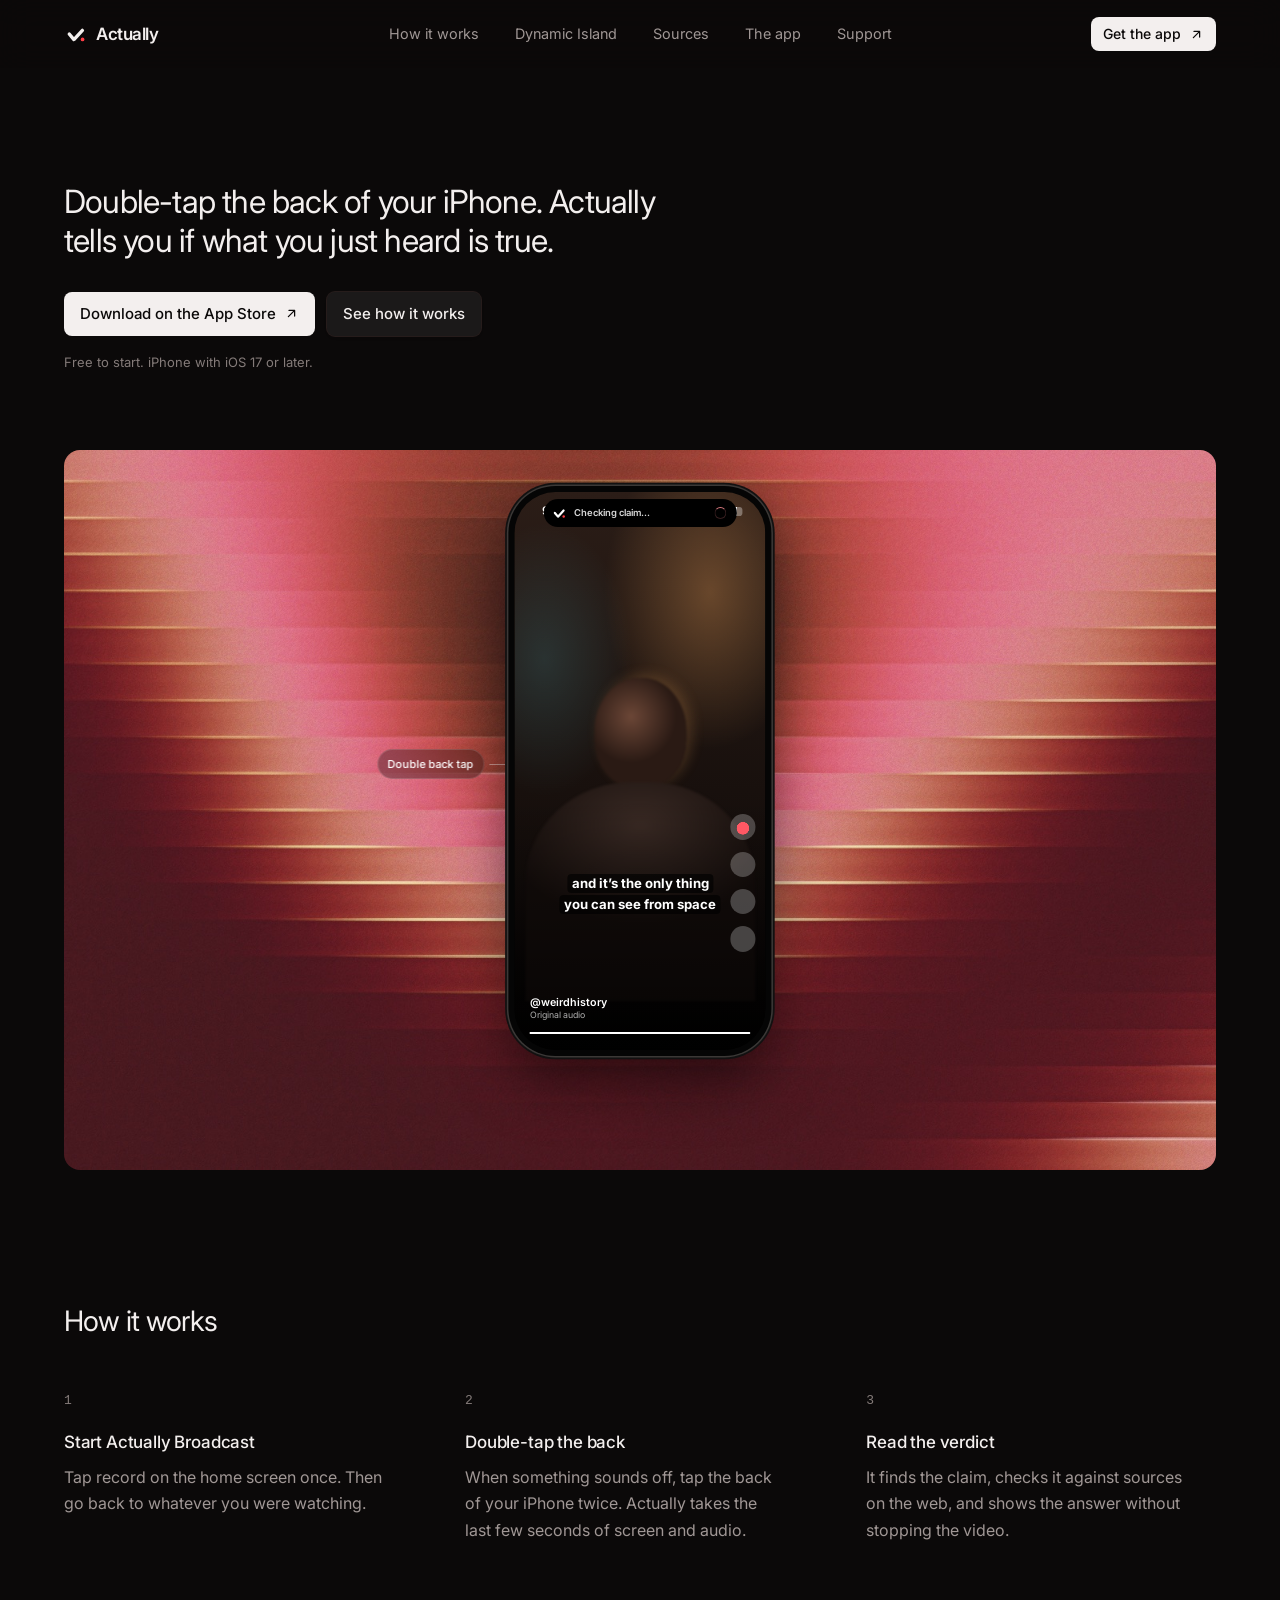
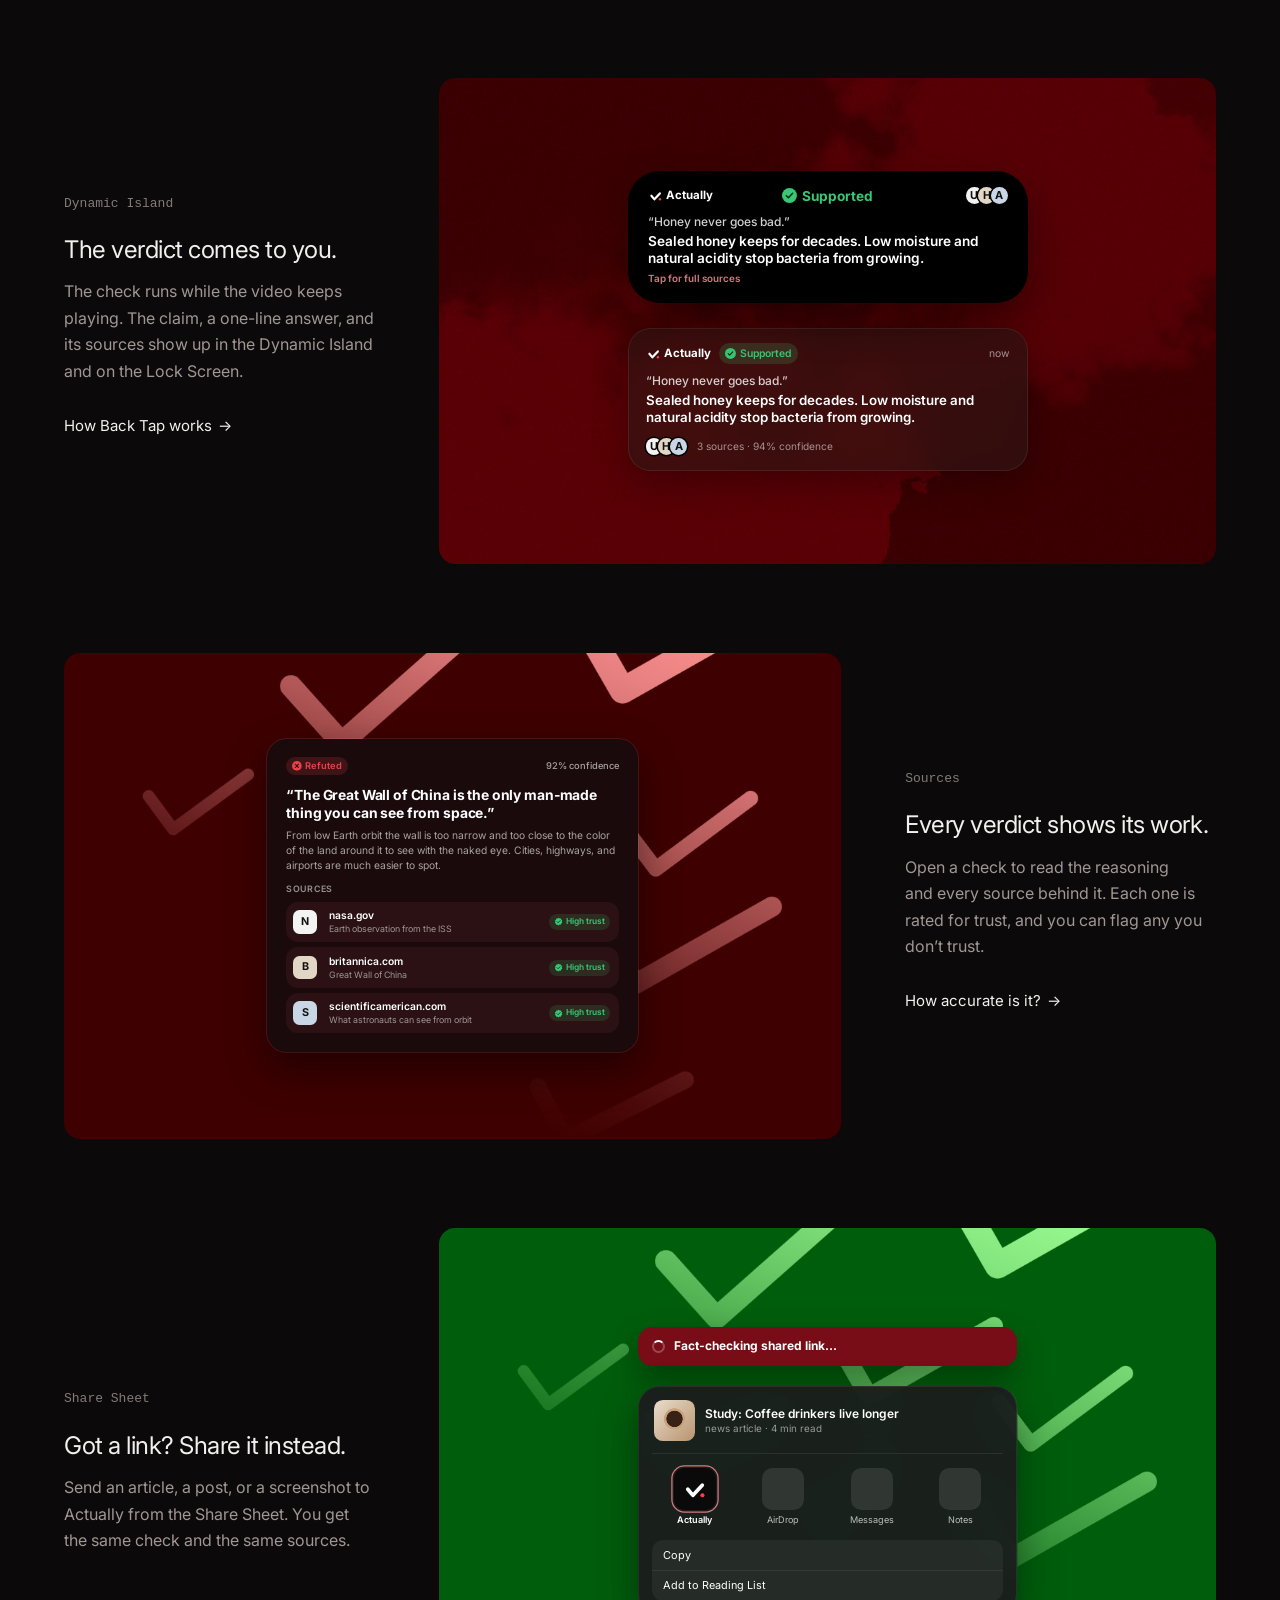
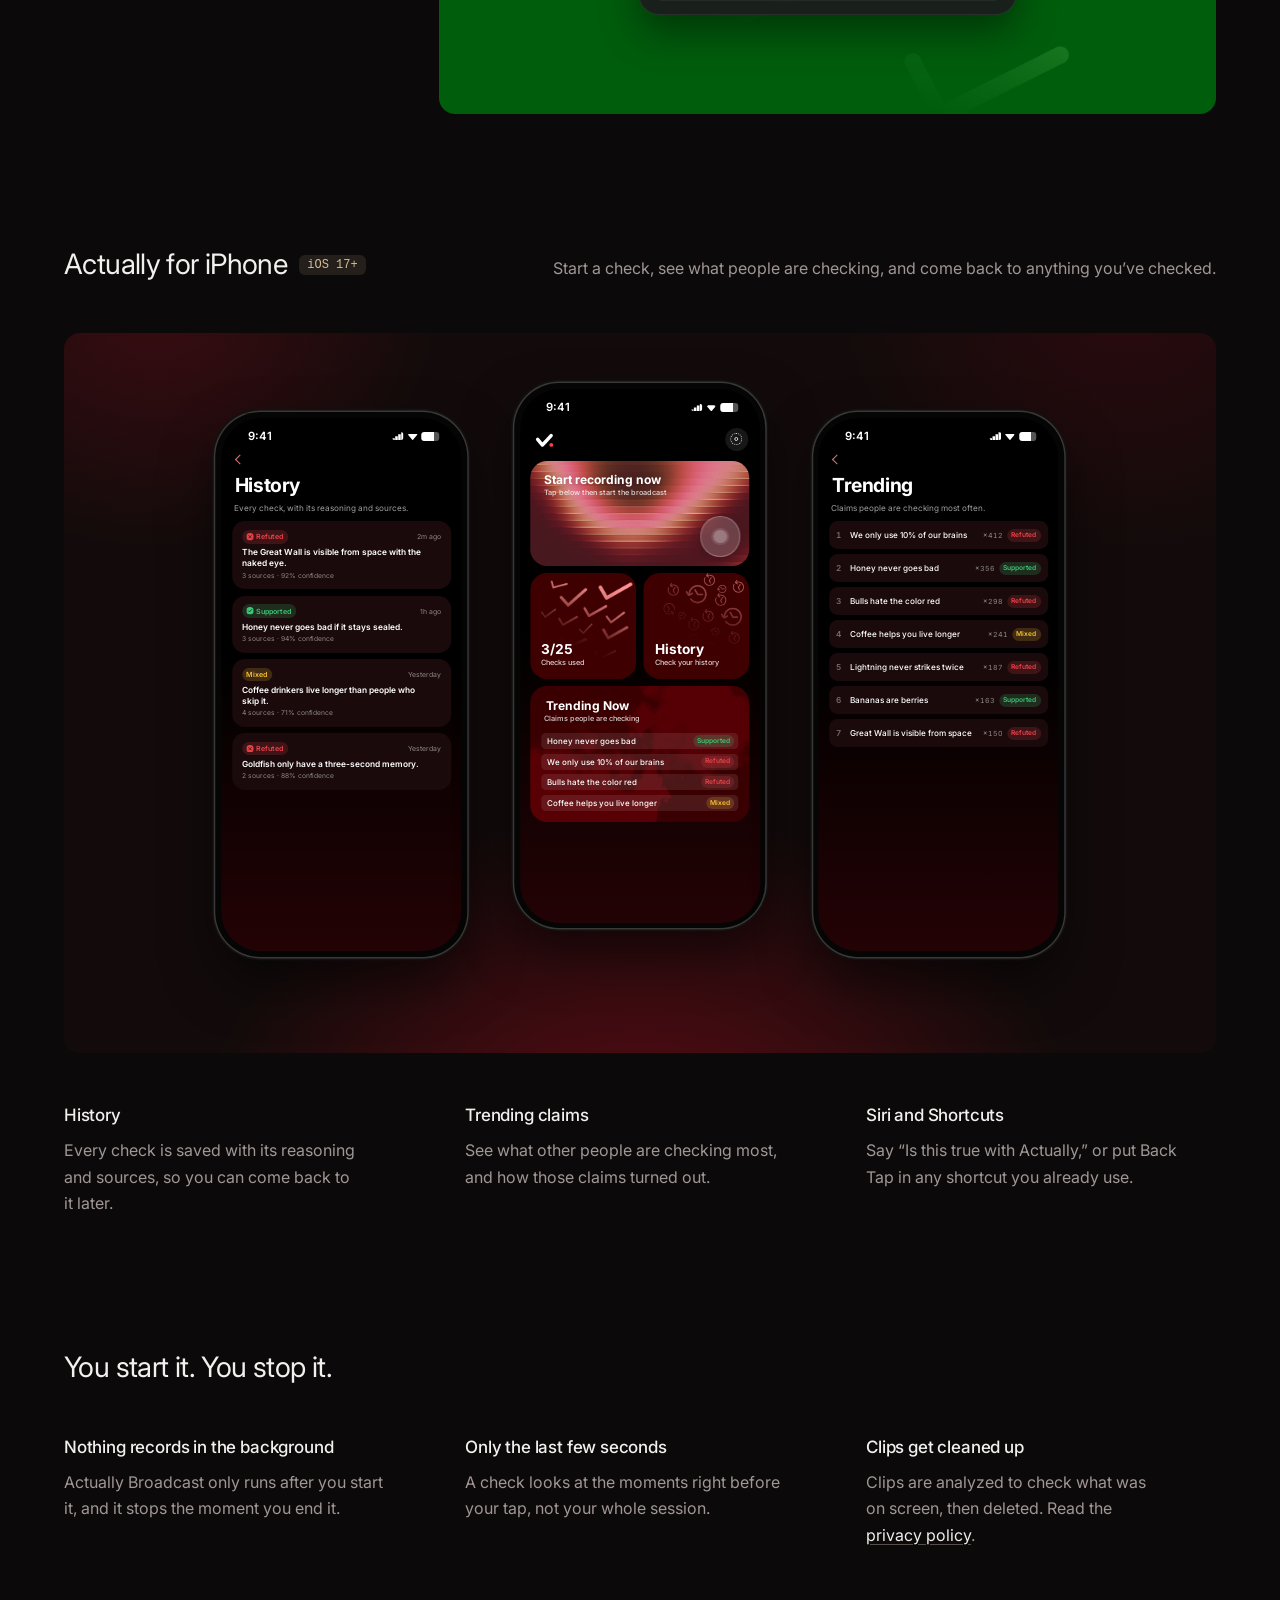
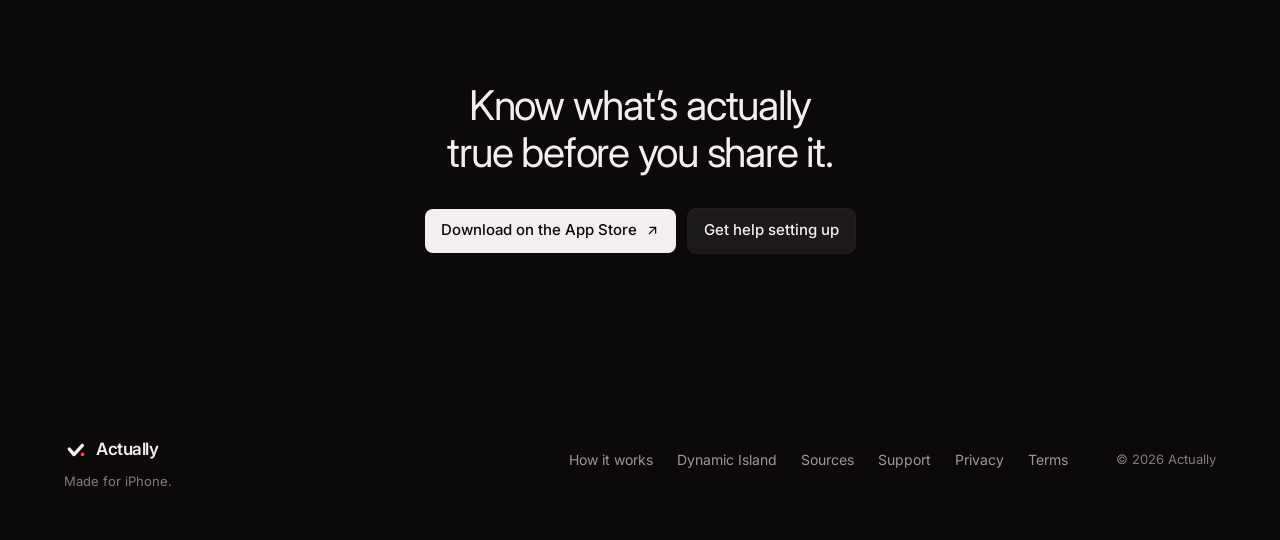
==== index.html @ 2cf8a690 "Initial commit" ====
<!doctype html>
<html lang="en">
<head>
  <meta charset="utf-8" />
  <meta name="viewport" content="width=device-width, initial-scale=1" />
  <meta name="theme-color" content="#0b0909" />
  <meta name="description" content="Double-tap the back of your iPhone while you watch. Actually reads the claim, checks it against real sources, and shows the verdict in the Dynamic Island." />
  <title>Actually — Back Tap to Fact Check</title>
  <meta property="og:type" content="website" />
  <meta property="og:site_name" content="Actually" />
  <meta property="og:title" content="Actually — Back Tap to Fact Check" />
  <meta property="og:description" content="Double-tap the back of your iPhone. Actually tells you if what you just heard is true." />
  <meta name="twitter:card" content="summary" />
  <link rel="icon" href="assets/icon.svg" type="image/svg+xml" />
  <link rel="preconnect" href="https://fonts.googleapis.com" />
  <link rel="preconnect" href="https://fonts.gstatic.com" crossorigin />
  <link rel="stylesheet" href="https://fonts.googleapis.com/css2?family=Inter:wght@400;500;600&display=swap" />
  <link rel="stylesheet" href="landing.css" />
</head>
<body>
  <a class="skip-link" href="#main">Skip to content</a>

  <!-- Shared icons, referenced with <use>. -->
  <svg width="0" height="0" style="position:absolute" aria-hidden="true">
    <symbol id="i-arrow" viewBox="0 0 24 24"><path d="M7 17 17 7M17 7H8M17 7v9" fill="none" stroke="currentColor" stroke-width="2" stroke-linecap="round" stroke-linejoin="round"/></symbol>
    <symbol id="i-mark" viewBox="0 0 48 48"><path d="M10.52 24 19.85 35.14 36.79 16.76" fill="none" stroke="currentColor" stroke-width="6.72" stroke-linecap="round" stroke-linejoin="round"/><circle cx="37.11" cy="34.87" r="3.72" fill="#ff3d45"/></symbol>
    <symbol id="i-check" viewBox="0 0 20 20"><circle cx="10" cy="10" r="10" fill="currentColor"/><path d="m5.8 10.3 2.8 2.8 5.6-6" fill="none" stroke="#000" stroke-opacity=".78" stroke-width="2.1" stroke-linecap="round" stroke-linejoin="round"/></symbol>
    <symbol id="i-cross" viewBox="0 0 20 20"><circle cx="10" cy="10" r="10" fill="currentColor"/><path d="m6.6 6.6 6.8 6.8m0-6.8-6.8 6.8" fill="none" stroke="#000" stroke-opacity=".78" stroke-width="2.1" stroke-linecap="round"/></symbol>
    <symbol id="i-seal" viewBox="0 0 20 20"><path d="m10 1.5 2.2 1.6 2.7-.1.8 2.6 2.2 1.6-.9 2.6.9 2.6-2.2 1.6-.8 2.6-2.7-.1L10 18.5l-2.2-1.6-2.7.1-.8-2.6-2.2-1.6.9-2.6-.9-2.6 2.2-1.6.8-2.6 2.7.1z" fill="currentColor"/><path d="m6.8 10.2 2.2 2.2 4.3-4.6" fill="none" stroke="#000" stroke-opacity=".75" stroke-width="1.8" stroke-linecap="round" stroke-linejoin="round"/></symbol>
  </svg>

  <header class="site-header">
    <div class="site-header-inner">
      <a class="wordmark" href="/" aria-label="Actually home">
        <svg width="24" height="24" aria-hidden="true"><use href="#i-mark" /></svg>
        <span>Actually</span>
      </a>
      <nav id="primary-nav" class="primary-nav" aria-label="Primary navigation">
        <a href="#how-it-works">How it works</a>
        <a href="#island">Dynamic Island</a>
        <a href="#sources">Sources</a>
        <a href="#app">The app</a>
        <a href="/support">Support</a>
      </nav>
      <button class="nav-toggle" type="button" aria-expanded="false" aria-controls="primary-nav" aria-label="Menu"><span></span><span></span></button>
      <a class="button button-primary button-small" href="https://apps.apple.com/us/app/actually/id6776004865">Get the app <svg class="button-icon" aria-hidden="true"><use href="#i-arrow" /></svg></a>
    </div>
  </header>

  <main id="main">
    <section class="lead" aria-labelledby="lead-title">
      <h1 id="lead-title">Double-tap the back of your iPhone. Actually tells you if what you just heard is true.</h1>
      <div class="lead-actions">
        <a class="button button-primary" href="https://apps.apple.com/us/app/actually/id6776004865">Download on the App Store <svg class="button-icon" aria-hidden="true"><use href="#i-arrow" /></svg></a>
        <a class="button button-quiet" href="#how-it-works">See how it works</a>
      </div>
      <p class="lead-note">Free to start. iPhone with iOS 17 or later.</p>

      <!-- Hero demo: a short video plays, the back is tapped, and the verdict lands in the Dynamic Island. -->
      <div class="stage stage-hero" data-demo="hero" data-step="verdict" role="img" aria-label="An iPhone playing a short video. After a double back tap, the Dynamic Island expands with the verdict: Refuted, with three sources." style="--stage-bg: url('assets/bg/stripes.jpg')">
        <div class="tap-cue" aria-hidden="true">
          <span class="tap-ring"></span><span class="tap-ring"></span>
          <b>Double back tap</b>
        </div>

        <div class="phone" aria-hidden="true">
          <div class="screen video">
            <div class="video-scene"><i></i><i></i><i></i></div>
            <div class="status-bar"><b>9:41</b><span class="status-icons"><i></i><i></i><i></i></span></div>

            <div class="island">
              <div class="island-compact">
                <svg class="island-logo"><use href="#i-mark" /></svg>
                <span>Checking claim…</span>
                <i class="spinner"></i>
              </div>
              <div class="island-expanded">
                <div class="island-top">
                  <span class="island-brand"><svg><use href="#i-mark" /></svg>Actually</span>
                  <span class="island-verdict is-refuted"><svg><use href="#i-cross" /></svg>Refuted</span>
                  <span class="source-trail"><i>N</i><i>B</i><i>S</i></span>
                </div>
                <p class="island-claim">“The Great Wall is visible from space.”</p>
                <p class="island-answer">Not to the naked eye. Astronauts in low orbit say it’s too narrow to pick out.</p>
                <p class="island-link">Tap for full sources</p>
              </div>
            </div>

            <div class="video-rail"><i></i><i></i><i></i><i></i></div>
            <p class="video-caption"><span>and it’s the only thing</span><br /><span>you can see from space</span></p>
            <div class="video-meta">
              <b>@weirdhistory</b>
              <span>Original audio</span>
              <i class="video-progress"></i>
            </div>
          </div>
        </div>
      </div>
    </section>

    <section id="how-it-works" class="section" aria-labelledby="how-title">
      <h2 id="how-title">How it works</h2>
      <ol class="step-list">
        <li>
          <span>1</span>
          <h3>Start Actually Broadcast</h3>
          <p>Tap record on the home screen once. Then go back to whatever you were watching.</p>
        </li>
        <li>
          <span>2</span>
          <h3>Double-tap the back</h3>
          <p>When something sounds off, tap the back of your iPhone twice. Actually takes the last few seconds of screen and audio.</p>
        </li>
        <li>
          <span>3</span>
          <h3>Read the verdict</h3>
          <p>It finds the claim, checks it against sources on the web, and shows the answer without stopping the video.</p>
        </li>
      </ol>
    </section>

    <section class="section" aria-label="Features">
      <article id="island" class="feature-panel">
        <div class="feature-copy">
          <p class="feature-label">Dynamic Island</p>
          <h3>The verdict comes to you.</h3>
          <p>The check runs while the video keeps playing. The claim, a one-line answer, and its sources show up in the Dynamic Island and on the Lock Screen.</p>
          <a class="arrow-link" href="#how-it-works">How Back Tap works <span aria-hidden="true">→</span></a>
        </div>
        <div class="stage" role="img" aria-label="The Dynamic Island and a Lock Screen Live Activity, both showing a Supported verdict." style="--stage-bg: url('assets/bg/clouds.jpg'); --k: 1.95">
          <div class="ui ui-island">
            <div class="island island-static">
              <div class="island-expanded">
                <div class="island-top">
                  <span class="island-brand"><svg><use href="#i-mark" /></svg>Actually</span>
                  <span class="island-verdict is-supported"><svg><use href="#i-check" /></svg>Supported</span>
                  <span class="source-trail"><i>U</i><i>H</i><i>A</i></span>
                </div>
                <p class="island-claim">“Honey never goes bad.”</p>
                <p class="island-answer">Sealed honey keeps for decades. Low moisture and natural acidity stop bacteria from growing.</p>
                <p class="island-link">Tap for full sources</p>
              </div>
            </div>

            <div class="live-activity">
              <div class="la-head">
                <span class="la-brand"><svg><use href="#i-mark" /></svg>Actually</span>
                <span class="badge is-supported"><svg><use href="#i-check" /></svg>Supported</span>
                <small>now</small>
              </div>
              <p class="la-claim">“Honey never goes bad.”</p>
              <p class="la-answer">Sealed honey keeps for decades. Low moisture and natural acidity stop bacteria from growing.</p>
              <div class="la-foot">
                <span class="source-trail"><i>U</i><i>H</i><i>A</i></span>
                <small>3 sources · 94% confidence</small>
              </div>
            </div>
          </div>
        </div>
      </article>

      <article id="sources" class="feature-panel">
        <div class="feature-copy">
          <p class="feature-label">Sources</p>
          <h3>Every verdict shows its work.</h3>
          <p>Open a check to read the reasoning and every source behind it. Each one is rated for trust, and you can flag any you don’t trust.</p>
          <a class="arrow-link" href="/support">How accurate is it? <span aria-hidden="true">→</span></a>
        </div>
        <div class="stage" role="img" aria-label="A fact-check detail card: Refuted, 92% confidence, with three high-trust sources." style="--stage-bg: url('assets/bg/checks-red.jpg'); --k: 1.75">
          <div class="ui ui-card">
            <div class="card-head">
              <span class="badge is-refuted"><svg><use href="#i-cross" /></svg>Refuted</span>
              <small>92% confidence</small>
            </div>
            <p class="card-claim">“The Great Wall of China is the only man-made thing you can see from space.”</p>
            <p class="card-why">From low Earth orbit the wall is too narrow and too close to the color of the land around it to see with the naked eye. Cities, highways, and airports are much easier to spot.</p>
            <p class="card-label">Sources</p>
            <ul class="source-list">
              <li><i>N</i><span><strong>nasa.gov</strong><small>Earth observation from the ISS</small></span><em><svg><use href="#i-seal" /></svg>High trust</em></li>
              <li><i>B</i><span><strong>britannica.com</strong><small>Great Wall of China</small></span><em><svg><use href="#i-seal" /></svg>High trust</em></li>
              <li><i>S</i><span><strong>scientificamerican.com</strong><small>What astronauts can see from orbit</small></span><em><svg><use href="#i-seal" /></svg>High trust</em></li>
            </ul>
          </div>
        </div>
      </article>

      <article id="share" class="feature-panel">
        <div class="feature-copy">
          <p class="feature-label">Share Sheet</p>
          <h3>Got a link? Share it instead.</h3>
          <p>Send an article, a post, or a screenshot to Actually from the Share Sheet. You get the same check and the same sources.</p>
        </div>
        <div class="stage" role="img" aria-label="The iOS Share Sheet with Actually selected, and a banner that says Fact-checking shared link." style="--stage-bg: url('assets/bg/checks-green.jpg'); --k: 1.85">
          <div class="ui ui-share">
            <div class="share-toast">
              <i class="spinner"></i>
              <strong>Fact-checking shared link…</strong>
            </div>
            <div class="share-sheet">
              <div class="share-link">
                <i class="share-thumb"></i>
                <span><strong>Study: Coffee drinkers live longer</strong><small>news article · 4 min read</small></span>
              </div>
              <div class="share-apps">
                <span class="is-actually"><i><svg><use href="#i-mark" /></svg></i>Actually</span>
                <span><i></i>AirDrop</span>
                <span><i></i>Messages</span>
                <span><i></i>Notes</span>
              </div>
              <div class="share-actions">
                <span>Copy</span>
                <span>Add to Reading List</span>
              </div>
            </div>
          </div>
        </div>
      </article>
    </section>

    <section id="app" class="section" aria-labelledby="app-title">
      <div class="section-heading-split">
        <h2 id="app-title">Actually for iPhone <span class="tag">iOS 17+</span></h2>
        <p>Start a check, see what people are checking, and come back to anything you’ve checked.</p>
      </div>

      <div class="app-panel">
        <div class="stage stage-app" role="img" aria-label="Three Actually screens: fact check history, the home dashboard, and trending claims.">
          <div class="phone phone-side phone-left" aria-hidden="true">
            <div class="screen app-screen">
              <div class="status-bar"><b>9:41</b><span class="status-icons"><i></i><i></i><i></i></span></div>
              <i class="island-pill"></i>
              <i class="back"></i>
              <p class="app-title">History</p>
              <p class="app-sub">Every check, with its reasoning and sources.</p>
              <div class="history-list">
                <article class="history-row">
                  <header><span class="badge is-refuted"><svg><use href="#i-cross" /></svg>Refuted</span><small>2m ago</small></header>
                  <p>The Great Wall is visible from space with the naked eye.</p>
                  <footer>3 sources · 92% confidence</footer>
                </article>
                <article class="history-row">
                  <header><span class="badge is-supported"><svg><use href="#i-check" /></svg>Supported</span><small>1h ago</small></header>
                  <p>Honey never goes bad if it stays sealed.</p>
                  <footer>3 sources · 94% confidence</footer>
                </article>
                <article class="history-row">
                  <header><span class="badge is-mixed">Mixed</span><small>Yesterday</small></header>
                  <p>Coffee drinkers live longer than people who skip it.</p>
                  <footer>4 sources · 71% confidence</footer>
                </article>
                <article class="history-row">
                  <header><span class="badge is-refuted"><svg><use href="#i-cross" /></svg>Refuted</span><small>Yesterday</small></header>
                  <p>Goldfish only have a three-second memory.</p>
                  <footer>2 sources · 88% confidence</footer>
                </article>
              </div>
            </div>
          </div>

          <div class="phone" aria-hidden="true">
            <div class="screen app-screen">
              <div class="status-bar"><b>9:41</b><span class="status-icons"><i></i><i></i><i></i></span></div>
              <i class="island-pill"></i>
              <div class="app-head"><svg><use href="#i-mark" /></svg><i class="gear"></i></div>

              <div class="tile tile-record">
                <strong>Start recording now</strong>
                <small>Tap below then start the broadcast</small>
                <i class="record-btn"></i>
              </div>
              <div class="tile-row">
                <div class="tile tile-square tile-checks">
                  <strong>3/25</strong>
                  <small>Checks used</small>
                </div>
                <div class="tile tile-square tile-history">
                  <strong>History</strong>
                  <small>Check your history</small>
                </div>
              </div>
              <div class="tile tile-trending">
                <strong>Trending Now</strong>
                <small>Claims people are checking</small>
                <ul>
                  <li>Honey never goes bad<span class="badge is-supported">Supported</span></li>
                  <li>We only use 10% of our brains<span class="badge is-refuted">Refuted</span></li>
                  <li>Bulls hate the color red<span class="badge is-refuted">Refuted</span></li>
                  <li>Coffee helps you live longer<span class="badge is-mixed">Mixed</span></li>
                </ul>
              </div>
            </div>
          </div>

          <div class="phone phone-side phone-right" aria-hidden="true">
            <div class="screen app-screen">
              <div class="status-bar"><b>9:41</b><span class="status-icons"><i></i><i></i><i></i></span></div>
              <i class="island-pill"></i>
              <i class="back"></i>
              <p class="app-title">Trending</p>
              <p class="app-sub">Claims people are checking most often.</p>
              <div class="feed">
                <div class="feed-row"><b>1</b><span>We only use 10% of our brains</span><small>×412</small><i class="badge is-refuted">Refuted</i></div>
                <div class="feed-row"><b>2</b><span>Honey never goes bad</span><small>×356</small><i class="badge is-supported">Supported</i></div>
                <div class="feed-row"><b>3</b><span>Bulls hate the color red</span><small>×298</small><i class="badge is-refuted">Refuted</i></div>
                <div class="feed-row"><b>4</b><span>Coffee helps you live longer</span><small>×241</small><i class="badge is-mixed">Mixed</i></div>
                <div class="feed-row"><b>5</b><span>Lightning never strikes twice</span><small>×187</small><i class="badge is-refuted">Refuted</i></div>
                <div class="feed-row"><b>6</b><span>Bananas are berries</span><small>×163</small><i class="badge is-supported">Supported</i></div>
                <div class="feed-row"><b>7</b><span>Great Wall is visible from space</span><small>×150</small><i class="badge is-refuted">Refuted</i></div>
              </div>
            </div>
          </div>
        </div>

        <ul class="app-feature-list">
          <li>
            <h3>History</h3>
            <p>Every check is saved with its reasoning and sources, so you can come back to it later.</p>
          </li>
          <li>
            <h3>Trending claims</h3>
            <p>See what other people are checking most, and how those claims turned out.</p>
          </li>
          <li>
            <h3>Siri and Shortcuts</h3>
            <p>Say “Is this true with Actually,” or put Back Tap in any shortcut you already use.</p>
          </li>
        </ul>
      </div>
    </section>

    <section class="section" aria-labelledby="trust-title">
      <h2 id="trust-title">You start it. You stop it.</h2>
      <ul class="assurance-list">
        <li>
          <h3>Nothing records in the background</h3>
          <p>Actually Broadcast only runs after you start it, and it stops the moment you end it.</p>
        </li>
        <li>
          <h3>Only the last few seconds</h3>
          <p>A check looks at the moments right before your tap, not your whole session.</p>
        </li>
        <li>
          <h3>Clips get cleaned up</h3>
          <p>Clips are analyzed to check what was on screen, then deleted. Read the <a class="inline-link" href="/privacy">privacy policy</a>.</p>
        </li>
      </ul>
    </section>

    <section class="closing-section" aria-labelledby="closing-title">
      <h2 id="closing-title">Know what’s actually true before you share it.</h2>
      <div class="lead-actions">
        <a class="button button-primary" href="https://apps.apple.com/us/app/actually/id6776004865">Download on the App Store <svg class="button-icon" aria-hidden="true"><use href="#i-arrow" /></svg></a>
        <a class="button button-quiet" href="/support">Get help setting up</a>
      </div>
    </section>
  </main>

  <footer class="site-footer">
    <div class="site-footer-inner">
      <div>
        <a class="wordmark" href="/"><svg width="24" height="24" aria-hidden="true"><use href="#i-mark" /></svg><span>Actually</span></a>
        <p>Made for iPhone.</p>
      </div>
      <nav aria-label="Footer navigation">
        <a href="#how-it-works">How it works</a>
        <a href="#island">Dynamic Island</a>
        <a href="#sources">Sources</a>
        <a href="/support">Support</a>
        <a href="/privacy">Privacy</a>
        <a href="/terms">Terms</a>
      </nav>
      <p>© <span data-year>2026</span> Actually</p>
    </div>
  </footer>

  <script src="landing.js" defer></script>
</body>
</html>
---- landing.css ----
/* Actually — landing page. Same system as the Dev404 site: five neutrals, Inter at reading
   size, and the product art carrying the color. The app's maroon only appears inside stages. */
:root {
  color-scheme: dark;
  --bg: #0b0909;
  --panel: var(--bg);
  --text: #f3efee;
  --muted: #a09795;
  --dim: #574d4b;
  /* Small readable text (hints, metadata): dim alone is too dark to read on bg. */
  --faint: color-mix(in srgb, var(--muted) 62%, var(--dim));
  --surface: color-mix(in srgb, var(--text) 4%, var(--panel));
  --raised: color-mix(in srgb, var(--text) 7%, var(--panel));
  --hover: color-mix(in srgb, var(--text) 9%, var(--panel));
  --line: #43312f;
  --line-subtle: color-mix(in srgb, var(--line) 50%, transparent);
  /* No accent hue on the page itself: focus and links use the text color. */
  --accent: var(--text);
  --amber: #d5bd91;
  /* App colors, used only inside the product mockups (ActuallyTheme / ClaimVerdict). */
  --app-surface: #1a0a0b;
  --app-surface-2: #2b1113;
  --app-maroon: #780d17;
  --app-rose: #d6787d;
  --v-supported: #38c773;
  --v-refuted: #e6424a;
  --v-mixed: #f2bf33;
  --sans: "Inter", "Helvetica Neue", Helvetica, Arial, sans-serif;
  --mono: "SFMono-Regular", Consolas, "Liberation Mono", monospace;
  --ios: ui-rounded, "SF Pro Rounded", -apple-system, BlinkMacSystemFont, "Inter", sans-serif;
  --radius-control: 8px;
  --radius-surface: 16px;
  --ease: cubic-bezier(0.2, 0.8, 0.2, 1);
  --surface-shadow: 0 0 0 1px var(--line-subtle), 0 2px 4px #00000008;
  --max: 1280px;
  --gutter: clamp(20px, 5vw, 64px);
  --section-gap: clamp(88px, 10.5vw, 160px);
}

* {
  box-sizing: border-box;
}

html {
  scroll-behavior: smooth;
  scroll-padding-top: 88px;
  -webkit-font-smoothing: antialiased;
  -moz-osx-font-smoothing: grayscale;
}

body {
  min-width: 320px;
  margin: 0;
  overflow-x: hidden;
  color: var(--text);
  background: var(--bg);
  font-family: var(--sans);
  font-size: 1rem;
  line-height: 1.65;
}

a {
  color: inherit;
  text-decoration: none;
}

img,
svg {
  display: block;
}

h1,
h2,
h3,
p,
ol,
ul {
  margin: 0;
}

ol,
ul {
  padding: 0;
  list-style: none;
}

/* Type stays close to reading size; the stages carry the scale. */
h1,
h2,
h3 {
  font-weight: 400;
  text-wrap: balance;
}

h2 {
  font-size: clamp(1.5rem, 2.2vw, 1.875rem);
  line-height: 1.2;
  letter-spacing: -0.022em;
}

h3 {
  font-size: 1.0625rem;
  font-weight: 500;
  line-height: 1.35;
  letter-spacing: -0.01em;
}

p,
li {
  text-wrap: pretty;
}

:focus-visible {
  outline: 2px solid var(--accent);
  outline-offset: 3px;
  border-radius: 4px;
}

.skip-link {
  position: fixed;
  top: 8px;
  left: 8px;
  z-index: 20;
  padding: 10px 12px;
  color: var(--bg);
  background: var(--text);
  border-radius: var(--radius-control);
  translate: 0 -160%;
}

.skip-link:focus {
  translate: 0;
}

/* Header */
.site-header {
  position: sticky;
  top: 0;
  z-index: 10;
  background: color-mix(in srgb, var(--bg) 82%, transparent);
  -webkit-backdrop-filter: blur(16px);
  backdrop-filter: blur(16px);
}

.site-header-inner {
  display: grid;
  grid-template-columns: 1fr auto 1fr;
  min-height: 68px;
  max-width: calc(var(--max) + var(--gutter) * 2);
  align-items: center;
  gap: 32px;
  margin: 0 auto;
  padding: 0 var(--gutter);
}

.site-header-inner > .button {
  justify-self: end;
}

.wordmark {
  display: inline-flex;
  min-height: 44px;
  align-items: center;
  gap: 8px;
  justify-self: start;
  font-size: 1.0625rem;
  font-weight: 600;
  letter-spacing: -0.025em;
}

.wordmark svg {
  width: 24px;
  height: 24px;
  color: var(--text);
}

.primary-nav,
.site-footer nav {
  display: flex;
  align-items: center;
}

.primary-nav {
  gap: 12px;
}

.primary-nav a {
  display: inline-flex;
  min-height: 36px;
  align-items: center;
  padding: 0 12px;
  color: var(--muted);
  border-radius: var(--radius-control);
  font-size: 0.9rem;
  transition: color 160ms ease, background-color 160ms ease;
}

.site-footer nav a {
  display: inline-flex;
  min-height: 44px;
  align-items: center;
  color: var(--muted);
  font-size: 0.875rem;
  transition: color 160ms ease;
}

@media (hover: hover) {
  .primary-nav a:hover {
    color: var(--text);
    background: var(--surface);
  }

  .site-footer nav a:hover {
    color: var(--text);
  }
}

.nav-toggle {
  display: none;
}

/* Buttons */
.button {
  display: inline-flex;
  min-height: 44px;
  align-items: center;
  justify-content: center;
  gap: 8px;
  padding: 0 16px;
  border-radius: var(--radius-control);
  font-size: 0.9375rem;
  font-weight: 500;
  white-space: nowrap;
  transition: transform 140ms var(--ease), background-color 160ms ease;
}

.button:active {
  transform: scale(0.97);
}

.button-small {
  min-height: 34px;
  padding: 0 12px;
  font-size: 0.875rem;
}

.button-icon {
  width: 15px;
  height: 15px;
  flex: 0 0 auto;
}

.button-primary {
  color: var(--bg);
  background: var(--text);
}

.button-quiet {
  color: var(--text);
  background: var(--raised);
  box-shadow: var(--surface-shadow);
}

@media (hover: hover) {
  .button-primary:hover {
    background: #fff;
  }

  .button-quiet:hover {
    background: var(--hover);
  }
}

.arrow-link {
  display: inline-flex;
  min-height: 44px;
  align-items: center;
  gap: 6px;
  color: var(--accent);
  font-size: 0.9375rem;
}

.arrow-link span {
  transition: transform 200ms var(--ease);
}

.inline-link {
  color: var(--text);
  text-decoration: underline;
  text-decoration-color: var(--dim);
  text-underline-offset: 3px;
  transition: text-decoration-color 160ms ease;
}

@media (hover: hover) {
  .arrow-link:hover span {
    transform: translateX(3px);
  }

  .inline-link:hover {
    text-decoration-color: var(--text);
  }
}

/* Shared frame */
.lead,
.section,
.closing-section {
  width: min(100% - var(--gutter) * 2, var(--max));
  margin-right: auto;
  margin-left: auto;
}

.section {
  padding-top: var(--section-gap);
}

.section > h2 {
  margin-bottom: clamp(32px, 4vw, 56px);
}

.section-heading-split {
  display: flex;
  flex-wrap: wrap;
  align-items: baseline;
  justify-content: space-between;
  gap: 8px 32px;
  margin-bottom: clamp(32px, 4vw, 56px);
}

.section-heading-split h2 {
  display: flex;
  align-items: center;
  gap: 12px;
}

.section-heading-split p {
  color: var(--muted);
}

.feature-label {
  color: var(--faint);
  font-family: var(--mono);
  font-size: 0.8125rem;
}

.tag {
  padding: 3px 8px;
  color: var(--amber);
  background: color-mix(in srgb, var(--amber) 12%, transparent);
  border-radius: 6px;
  font-family: var(--mono);
  font-size: 0.75rem;
  font-weight: 400;
  letter-spacing: 0;
}

/* Lead */
.lead {
  padding-top: clamp(64px, 9vw, 128px);
}

.lead h1 {
  max-width: 19em;
  font-size: clamp(1.5rem, 2.5vw, 2.125rem);
  line-height: 1.2;
  letter-spacing: -0.025em;
}

.lead-actions {
  display: flex;
  flex-wrap: wrap;
  gap: 12px;
  margin-top: 32px;
}

.lead-note {
  margin-top: 16px;
  color: var(--faint);
  font-size: 0.8125rem;
}

/* How it works */
.step-list,
.assurance-list,
.app-feature-list {
  display: grid;
  grid-template-columns: repeat(3, minmax(0, 1fr));
  gap: clamp(28px, 4vw, 64px);
}

.step-list span {
  display: block;
  margin-bottom: 20px;
  color: var(--faint);
  font-family: var(--mono);
  font-size: 0.8125rem;
}

.step-list p,
.assurance-list p,
.app-feature-list p {
  max-width: 320px;
  margin-top: 10px;
  color: var(--muted);
}

/* Features: copy on one side, stage on the other. */
.feature-panel {
  display: grid;
  grid-template-columns: minmax(260px, 0.4fr) minmax(0, 1fr);
  align-items: center;
  gap: clamp(32px, 5vw, 80px);
}

.feature-panel + .feature-panel {
  margin-top: clamp(56px, 7vw, 104px);
}

.feature-panel:nth-of-type(even) {
  grid-template-columns: minmax(0, 1fr) minmax(260px, 0.4fr);
}

.feature-panel:nth-of-type(even) .feature-copy {
  order: 2;
}

.feature-copy {
  display: flex;
  flex-direction: column;
}

.feature-copy h3 {
  margin-top: 20px;
  font-size: clamp(1.375rem, 1.9vw, 1.625rem);
  font-weight: 400;
  line-height: 1.25;
  letter-spacing: -0.02em;
}

.feature-copy h3 + p {
  margin-top: 14px;
  color: var(--muted);
}

.feature-copy .arrow-link {
  align-self: flex-start;
  margin-top: 20px;
}

.app-feature-list {
  margin-top: clamp(32px, 4vw, 56px);
}

/* Closing */
.closing-section {
  display: flex;
  align-items: center;
  flex-direction: column;
  margin-top: var(--section-gap);
  text-align: center;
}

.closing-section h2 {
  max-width: 20ch;
  font-size: clamp(1.75rem, 3.2vw, 2.625rem);
  line-height: 1.15;
  letter-spacing: -0.03em;
}

/* Footer */
.site-footer {
  margin-top: var(--section-gap);
}

.site-footer-inner {
  display: grid;
  grid-template-columns: 1fr auto auto;
  max-width: calc(var(--max) + var(--gutter) * 2);
  align-items: center;
  gap: 24px 48px;
  margin: 0 auto;
  padding: 40px var(--gutter) 48px;
}

.site-footer p {
  color: var(--faint);
  font-size: 0.8125rem;
}

.site-footer nav {
  flex-wrap: wrap;
  gap: 0 24px;
}

/* ───────────────────────── Stages ─────────────────────────
   A product mockup on top of the app's own artwork. Everything inside is sized in em,
   and the em is set from the stage width, so a mockup scales with its stage. */
.stage {
  container: stage / inline-size;
  position: relative;
  display: grid;
  aspect-ratio: 16 / 10;
  overflow: hidden;
  place-items: center;
  padding: 5.5% 6%;
  background: var(--surface) var(--stage-bg) center / cover no-repeat;
  border-radius: var(--radius-surface);
}

.stage-hero {
  margin-top: clamp(48px, 6vw, 88px);
}

.ui {
  display: flex;
  width: 30em;
  max-width: 100%;
  flex-direction: column;
  color: #fff;
  font-family: var(--ios);
  font-size: clamp(8px, calc(var(--k, 1.8) * 1cqw), 17px);
  line-height: 1.35;
}

.ui p,
.ui li {
  text-wrap: pretty;
}

/* Verdict pill (VerdictBadge): tinted capsule with the verdict color. */
.badge {
  display: inline-flex;
  align-items: center;
  gap: 0.35em;
  padding: 0.3em 0.65em;
  color: var(--v);
  background: color-mix(in srgb, var(--v) 18%, transparent);
  border-radius: 99em;
  font-size: 0.78em;
  font-style: normal;
  font-weight: 600;
  white-space: nowrap;
}

.badge svg {
  width: 1.05em;
  height: 1.05em;
  color: var(--v);
}

.is-supported {
  --v: var(--v-supported);
}

.is-refuted {
  --v: var(--v-refuted);
}

.is-mixed {
  --v: var(--v-mixed);
}

/* Little source favicons that overlap, as in the Island's trailing slot. */
.source-trail {
  display: flex;
  justify-self: end;
}

.source-trail i {
  display: grid;
  width: 1.55em;
  height: 1.55em;
  place-items: center;
  color: #111;
  background: #f3f3f3;
  border-radius: 50%;
  box-shadow: 0 0 0 0.14em #000;
  font-size: 0.82em;
  font-style: normal;
  font-weight: 700;
}

.source-trail i + i {
  margin-left: -0.42em;
}

.source-trail i:nth-child(2) {
  background: #e2d6c4;
}

.source-trail i:nth-child(3) {
  background: #c9d6e6;
}

.spinner {
  width: 1.1em;
  height: 1.1em;
  flex: 0 0 auto;
  border: 0.17em solid color-mix(in srgb, currentColor 25%, transparent);
  border-top-color: currentColor;
  border-radius: 50%;
  animation: spin 800ms linear infinite;
}

/* ── Phone ── 24em × 52em; the screen inside is iPhone-proportioned. */
.phone {
  position: absolute;
  top: 5%;
  left: 50%;
  width: 24em;
  height: 52em;
  padding: 0.55em;
  translate: -50% 0;
  background: #050505;
  border-radius: 4.3em;
  box-shadow: 0 0 0 0.14em #3b3836, 0 0 0 0.3em #121111, 0 2.4em 5em #0008;
  font-family: var(--ios);
  /* Phone height is 90% of a 16:10 stage. */
  font-size: calc(62.5cqw * 0.9 / 52);
  line-height: 1.3;
}

.screen {
  position: relative;
  height: 100%;
  overflow: hidden;
  color: #fff;
  background: #000;
  border-radius: 3.75em;
}

.status-bar {
  position: absolute;
  z-index: 3;
  top: 1.05em;
  right: 2.1em;
  left: 2.5em;
  display: flex;
  align-items: center;
  justify-content: space-between;
}

.status-bar b {
  font-size: 1.08em;
  font-weight: 600;
}

.status-icons {
  display: flex;
  align-items: center;
  gap: 0.35em;
}

.status-icons i {
  display: block;
  height: 0.75em;
  background: #fff;
  border-radius: 0.2em;
}

.status-icons i:nth-child(1) {
  width: 1.1em;
  clip-path: polygon(0 75%, 22% 75%, 22% 100%, 0 100%, 0 75%, 26% 50%, 48% 50%, 48% 100%, 26% 100%, 26% 50%, 52% 25%, 74% 25%, 74% 100%, 52% 100%, 52% 25%, 78% 0, 100% 0, 100% 100%, 78% 100%, 78% 0);
}

.status-icons i:nth-child(2) {
  width: 1em;
  border-radius: 1em 1em 0.1em 0.1em;
  clip-path: polygon(50% 100%, 0 20%, 100% 20%);
}

.status-icons i:nth-child(3) {
  width: 1.7em;
  height: 0.82em;
  background: linear-gradient(90deg, #fff 72%, #ffffff55 72%);
  border-radius: 0.28em;
}

/* ── Dynamic Island ── */
.island {
  position: absolute;
  z-index: 4;
  top: 0.62em;
  left: 50%;
  width: 8.6em;
  height: 2.55em;
  overflow: hidden;
  translate: -50% 0;
  color: #fff;
  background: #000;
  border-radius: 1.3em;
  transition: width 520ms var(--ease), height 520ms var(--ease), border-radius 520ms var(--ease);
}

.island-compact,
.island-expanded {
  position: absolute;
  top: 0;
  left: 50%;
  translate: -50% 0;
  opacity: 0;
  transition: opacity 220ms ease, filter 220ms ease;
  filter: blur(0.3em);
}

.island-compact {
  display: flex;
  width: 17.6em;
  height: 2.55em;
  align-items: center;
  gap: 0.55em;
  padding: 0 0.9em 0 0.75em;
  font-size: 1em;
  font-weight: 600;
  white-space: nowrap;
}

.island-compact span {
  flex: 1;
  color: #ffffffd9;
  font-size: 0.86em;
}

.island-compact .spinner {
  color: var(--app-rose);
}

.island-logo {
  width: 1.45em;
  height: 1.45em;
  color: #fff;
}

.island-expanded {
  width: 22em;
  padding: 1.05em 1.35em 1.15em;
}

.island-top {
  display: grid;
  grid-template-columns: 1fr auto 1fr;
  align-items: center;
  gap: 0.5em;
}

.island-brand,
.la-brand {
  display: inline-flex;
  align-items: center;
  gap: 0.3em;
  font-size: 0.86em;
  font-weight: 700;
  letter-spacing: -0.01em;
}

.island-brand svg,
.la-brand svg {
  width: 1.35em;
  height: 1.35em;
  color: #fff;
}

.island-verdict {
  display: inline-flex;
  align-items: center;
  gap: 0.32em;
  color: var(--v);
  font-size: 1.02em;
  font-weight: 700;
}

.island-verdict svg {
  width: 1.1em;
  height: 1.1em;
}

.island-claim {
  margin-top: 0.75em;
  color: #ffffffd0;
  font-size: 0.9em;
  font-weight: 500;
}

.island-answer {
  margin-top: 0.2em;
  font-size: 1.02em;
  font-weight: 600;
  line-height: 1.28;
}

.island-link {
  margin-top: 0.45em;
  color: var(--app-rose);
  font-size: 0.74em;
  font-weight: 600;
}

/* Demo steps. The stage's data-step drives the island. */
[data-step="checking"] .island {
  width: 17.6em;
}

[data-step="checking"] .island-compact,
[data-step="verdict"] .island-expanded {
  opacity: 1;
  filter: none;
  transition-delay: 160ms;
}

[data-step="verdict"] .island {
  width: 22.2em;
  height: 10.9em;
  border-radius: 2.6em;
}

/* Static island (feature stage): expanded, in normal flow. */
.island-static {
  position: relative;
  top: auto;
  left: auto;
  width: 100%;
  height: auto;
  translate: none;
  border-radius: 2.4em;
  box-shadow: 0 1.2em 3em #0006;
}

.island-static .island-expanded {
  position: relative;
  left: auto;
  width: 100%;
  padding: 1.2em 1.5em 1.3em;
  translate: none;
  opacity: 1;
  filter: none;
}

/* ── Hero video ── */
.video-scene {
  position: absolute;
  inset: 0;
  background:
    radial-gradient(60% 40% at 78% 18%, #f0a35a55, transparent 70%),
    radial-gradient(50% 35% at 12% 30%, #4fa3b033, transparent 70%),
    linear-gradient(#2b1d17, #120c0a 70%, #000);
}

/* A soft talking-head silhouette, rim-lit. */
.video-scene i {
  position: absolute;
  left: 50%;
  display: block;
  translate: -50% 0;
  filter: blur(0.12em);
}

.video-scene i:nth-child(1) {
  top: 17em;
  width: 8.4em;
  height: 10em;
  background: radial-gradient(70% 60% at 40% 35%, #6b4636, #2a1a14 70%);
  border-radius: 48% 48% 44% 44%;
  box-shadow: 0.5em -0.3em 1.2em #f0a35a33;
}

.video-scene i:nth-child(2) {
  top: 26.4em;
  width: 21em;
  height: 20em;
  background: radial-gradient(80% 60% at 50% 20%, #3a2a24, #140d0b 75%);
  border-radius: 46% 46% 0 0;
}

.video-scene i:nth-child(3) {
  inset: 0;
  width: auto;
  height: auto;
  translate: none;
  background: linear-gradient(transparent 55%, #000a);
  filter: none;
}

.video-rail {
  position: absolute;
  z-index: 2;
  right: 0.9em;
  bottom: 9em;
  display: grid;
  gap: 1.1em;
}

.video-rail i {
  display: block;
  width: 2.3em;
  height: 2.3em;
  background: #ffffff30;
  border-radius: 50%;
  box-shadow: inset 0 0 0 0.75em #0000, inset 0 0 0 2em #ffffff10;
}

.video-rail i:first-child {
  background: radial-gradient(circle at 50% 55%, #ff4d5a 0 32%, #ffffff30 34%);
}

.video-caption {
  position: absolute;
  z-index: 2;
  top: 29em;
  right: 1em;
  left: 1em;
  font-size: 1.2em;
  font-weight: 700;
  line-height: 1.6;
  text-align: center;
}

.video-caption span {
  padding: 0.1em 0.35em;
  background: #000000a6;
  border-radius: 0.3em;
  -webkit-box-decoration-break: clone;
  box-decoration-break: clone;
  transition: box-shadow 300ms ease, background-color 300ms ease;
}

/* Back tap: the caption is what gets captured, so it lights up for a moment. */
[data-step="tap"] .video-caption span {
  background: color-mix(in srgb, var(--app-maroon) 80%, #000);
  box-shadow: 0 0 0 0.12em var(--app-rose);
}

.video-meta {
  position: absolute;
  z-index: 2;
  right: 0;
  bottom: 0;
  left: 0;
  display: grid;
  padding: 0 1.4em 2.6em;
}

.video-meta b {
  font-size: 0.98em;
  font-weight: 600;
}

.video-meta span {
  color: #ffffffb0;
  font-size: 0.8em;
}

.video-progress {
  position: absolute;
  right: 1.4em;
  bottom: 1.5em;
  left: 1.4em;
  height: 0.18em;
  overflow: hidden;
  background: #ffffff38;
  border-radius: 1em;
}

.video-progress::after {
  position: absolute;
  inset: 0;
  background: #fff;
  content: "";
  transform-origin: left;
  animation: progress 14s linear infinite;
}

/* Back tap rings: phone-shaped outlines that pulse out from behind the phone. */
.tap-cue {
  position: absolute;
  top: 5%;
  left: 50%;
  width: 24em;
  height: 52em;
  translate: -50% 0;
  font-size: calc(62.5cqw * 0.9 / 52);
  pointer-events: none;
}

.tap-ring {
  position: absolute;
  inset: 0;
  border: 0.18em solid #fff;
  border-radius: 4.3em;
  opacity: 0;
}

.tap-cue b {
  position: absolute;
  top: 24em;
  right: calc(100% + 2.2em);
  padding: 0.55em 0.95em;
  color: #fff;
  background: #0000004d;
  border-radius: 99em;
  box-shadow: inset 0 0 0 1px #ffffff26;
  -webkit-backdrop-filter: blur(12px);
  backdrop-filter: blur(12px);
  font-family: var(--sans);
  font-size: 1em;
  font-weight: 500;
  white-space: nowrap;
  transition: background-color 200ms ease, transform 200ms var(--ease);
}

.tap-cue b::after {
  position: absolute;
  top: 50%;
  left: calc(100% + 0.5em);
  width: 1.4em;
  height: 1px;
  background: #ffffff70;
  content: "";
}

[data-step="tap"] .tap-ring {
  animation: ring 700ms var(--ease) both;
}

[data-step="tap"] .tap-ring + .tap-ring {
  animation-delay: 190ms;
}

[data-step="tap"] .tap-cue b {
  background: #ffffff33;
  transform: scale(1.05);
}

/* ── Feature: Island + Live Activity ── */
.ui-island {
  gap: 1.9em;
}

.live-activity {
  padding: 1.15em 1.35em 1.2em;
  background: #2a1414a8;
  border-radius: 1.7em;
  box-shadow: inset 0 0 0 1px #ffffff14, 0 1em 2.6em #0004;
  -webkit-backdrop-filter: blur(22px) saturate(1.4);
  backdrop-filter: blur(22px) saturate(1.4);
}

.la-head {
  display: flex;
  align-items: center;
  gap: 0.6em;
}

.la-head small {
  margin-left: auto;
  color: #ffffff8c;
  font-size: 0.78em;
}

.la-claim {
  margin-top: 0.8em;
  color: #ffffffcc;
  font-size: 0.9em;
  font-weight: 500;
}

.la-answer {
  margin-top: 0.2em;
  font-size: 1em;
  font-weight: 600;
  line-height: 1.3;
}

.la-foot {
  display: flex;
  align-items: center;
  gap: 0.7em;
  margin-top: 0.85em;
}

.la-foot small {
  color: #ffffff8c;
  font-size: 0.76em;
}

/* ── Feature: claim detail card ── */
.ui-card {
  width: 31em;
  padding: 1.5em 1.6em 1.6em;
  background: var(--app-surface);
  border-radius: 1.65em;
  box-shadow: 0 0 0 1px #ffb8b81a, 0 1.4em 3.4em #0007;
}

.card-head {
  display: flex;
  align-items: center;
  justify-content: space-between;
}

.card-head small {
  color: #ffffff9e;
  font-size: 0.78em;
  font-weight: 500;
}

.card-claim {
  margin-top: 0.85em;
  font-size: 1.16em;
  font-weight: 700;
  line-height: 1.28;
  letter-spacing: -0.01em;
}

.card-why {
  margin-top: 0.55em;
  color: #ffffff9e;
  font-size: 0.86em;
  line-height: 1.45;
}

.card-label {
  margin-top: 1.15em;
  color: #ffffff8c;
  font-size: 0.74em;
  font-weight: 600;
  letter-spacing: 0.04em;
  text-transform: uppercase;
}

.source-list {
  display: grid;
  gap: 0.45em;
  margin-top: 0.55em;
}

.source-list li {
  display: grid;
  grid-template-columns: 2.2em minmax(0, 1fr) auto;
  align-items: center;
  gap: 0.75em;
  padding: 0.6em 0.75em 0.6em 0.6em;
  background: var(--app-surface-2);
  border-radius: 1em;
}

.source-list i {
  display: grid;
  width: 2.2em;
  height: 2.2em;
  place-items: center;
  color: #111;
  background: #f3f3f3;
  border-radius: 0.6em;
  font-size: 0.9em;
  font-style: normal;
  font-weight: 700;
}

.source-list li:nth-child(2) i {
  background: #e2d6c4;
}

.source-list li:nth-child(3) i {
  background: #c9d6e6;
}

.source-list span {
  display: grid;
  min-width: 0;
}

.source-list strong {
  overflow: hidden;
  font-size: 0.86em;
  font-weight: 600;
  text-overflow: ellipsis;
  white-space: nowrap;
}

.source-list small {
  overflow: hidden;
  color: #ffffff8c;
  font-size: 0.74em;
  text-overflow: ellipsis;
  white-space: nowrap;
}

.source-list em {
  display: inline-flex;
  align-items: center;
  gap: 0.3em;
  padding: 0.28em 0.6em;
  color: var(--v-supported);
  background: color-mix(in srgb, var(--v-supported) 15%, transparent);
  border-radius: 99em;
  font-size: 0.7em;
  font-style: normal;
  font-weight: 600;
  white-space: nowrap;
}

.source-list em svg {
  width: 1.1em;
  height: 1.1em;
}

/* ── Feature: Share Sheet ── */
.ui-share {
  gap: 1.6em;
}

.share-toast {
  display: flex;
  align-items: center;
  gap: 0.7em;
  padding: 0.95em 1.2em;
  background: var(--app-maroon);
  border-radius: 1.2em;
  box-shadow: 0 1em 2.4em #0005;
  font-size: 0.95em;
}

.share-toast strong {
  font-weight: 700;
}

.share-sheet {
  padding: 1.1em;
  background: #1c1c1eeb;
  border-radius: 1.7em;
  box-shadow: inset 0 0 0 1px #ffffff12, 0 1.4em 3em #0006;
  -webkit-backdrop-filter: blur(24px);
  backdrop-filter: blur(24px);
}

.share-link {
  display: flex;
  align-items: center;
  gap: 0.8em;
  padding: 0 0.2em 1em;
  border-bottom: 1px solid #ffffff14;
}

.share-thumb {
  width: 3.2em;
  height: 3.2em;
  flex: 0 0 auto;
  background:
    radial-gradient(circle at 50% 46%, #3a2116 0 26%, #c8a27c 28% 34%, transparent 36%),
    linear-gradient(135deg, #e9dccb, #b9946f);
  border-radius: 0.7em;
}

.share-link span {
  display: grid;
  min-width: 0;
}

.share-link strong {
  overflow: hidden;
  font-size: 0.95em;
  font-weight: 600;
  text-overflow: ellipsis;
  white-space: nowrap;
}

.share-link small {
  color: #ffffff8c;
  font-size: 0.78em;
}

.share-apps {
  display: grid;
  grid-template-columns: repeat(4, minmax(0, 1fr));
  gap: 0.6em;
  padding: 1.1em 0.2em;
}

.share-apps span {
  display: grid;
  justify-items: center;
  gap: 0.4em;
  color: #ffffffb3;
  font-size: 0.72em;
  text-align: center;
}

.share-apps i {
  display: grid;
  width: 4.6em;
  height: 4.6em;
  place-items: center;
  background: #ffffff1a;
  border-radius: 1.15em;
}

.share-apps .is-actually {
  color: #fff;
  font-weight: 600;
}

.share-apps .is-actually i {
  background: #0a0a0a;
  box-shadow: 0 0 0 0.16em #1c1c1e, 0 0 0 0.3em var(--app-rose);
}

.share-apps .is-actually svg {
  width: 2.9em;
  height: 2.9em;
  color: #fff;
}

.share-actions {
  display: grid;
  overflow: hidden;
  background: #ffffff0d;
  border-radius: 0.9em;
}

.share-actions span {
  padding: 0.7em 1em;
  font-size: 0.86em;
}

.share-actions span + span {
  border-top: 1px solid #ffffff12;
}

/* ── The app: three phones side by side ── */
.stage-app {
  background:
    radial-gradient(55% 70% at 50% 115%, #5c0b14 0%, transparent 70%),
    radial-gradient(35% 50% at 8% -5%, #3a0c11 0%, transparent 70%),
    radial-gradient(35% 50% at 92% -5%, #2a0a0e 0%, transparent 70%),
    #130b0b;
}

.stage-app .phone {
  font-size: calc(62.5cqw * 0.86 / 52);
  top: 7%;
}

.stage-app .phone-side {
  top: 11%;
}

.stage-app .phone-left {
  left: calc(50% - 28.5em);
}

.stage-app .phone-right {
  left: calc(50% + 28.5em);
}

/* App screens: black page with the faint maroon glow at the bottom (actuallyScreen). */
.app-screen {
  padding: 3.6em 1em 0;
  background: linear-gradient(#000 45%, #3d00058c);
}

.island-pill {
  position: absolute;
  z-index: 4;
  top: 0.62em;
  left: 50%;
  width: 7.2em;
  height: 2.1em;
  translate: -50% 0;
  background: #000;
  border-radius: 1.1em;
}

.app-head {
  display: flex;
  align-items: center;
  justify-content: space-between;
  margin: 0 0.15em 0.9em;
}

.app-head svg {
  width: 2.35em;
  height: 2.35em;
  color: #fff;
}

.gear {
  display: grid;
  width: 2.2em;
  height: 2.2em;
  place-items: center;
  background: #ffffff17;
  border-radius: 50%;
}

.gear::before {
  width: 0.95em;
  height: 0.95em;
  border: 0.17em dotted #ffffffcc;
  border-radius: 50%;
  outline: 0.14em solid #ffffffcc;
  outline-offset: -0.5em;
  content: "";
}

.app-title {
  margin: 0 0.15em 0.2em;
  font-size: 1.85em;
  font-weight: 700;
  letter-spacing: -0.02em;
}

.app-sub {
  margin: 0 0.25em 1em;
  color: #ffffff9e;
  font-size: 0.78em;
}

.back {
  display: block;
  width: 0.7em;
  height: 0.7em;
  margin: 0 0 1em 0.4em;
  border-bottom: 0.16em solid var(--app-rose);
  border-left: 0.16em solid var(--app-rose);
  rotate: 45deg;
}

/* Home dashboard tiles (ContentView.dashboardGrid). */
.tile {
  position: relative;
  display: flex;
  flex-direction: column;
  overflow: hidden;
  background: center / cover no-repeat;
  border-radius: 1.6em;
}

.tile strong {
  font-weight: 700;
  line-height: 1.15;
}

.tile small {
  margin-top: 0.15em;
  color: #ffffffcc;
  font-size: 0.7em;
  font-weight: 500;
}

.tile-record {
  min-height: 10em;
  padding: 1.15em 1.25em;
  background-image: url("assets/bg/stripes.jpg");
}

.tile-record strong {
  font-size: 1.15em;
  text-shadow: 0 1px 6px #0004;
}

.record-btn {
  position: absolute;
  right: 0.85em;
  bottom: 0.85em;
  display: grid;
  width: 3.85em;
  height: 3.85em;
  place-items: center;
  background: #ffffff2e;
  border-radius: 50%;
  box-shadow: inset 0 0 0 1px #ffffff40, 0 0.4em 1em #0003;
  -webkit-backdrop-filter: blur(8px);
  backdrop-filter: blur(8px);
}

.record-btn::before {
  width: 1.3em;
  height: 1.3em;
  background: #ffffff4d;
  border-radius: 50%;
  box-shadow: 0 0 0 0.2em #ffffff1a;
  content: "";
}

.tile-row {
  display: grid;
  grid-template-columns: 1fr 1fr;
  gap: 0.7em;
  margin: 0.7em 0;
}

.tile-square {
  aspect-ratio: 1;
  justify-content: flex-end;
  padding: 1.05em;
}

.tile-square strong {
  font-size: 1.3em;
  font-variant-numeric: tabular-nums;
}

.tile-checks {
  background-image: url("assets/bg/checks-red.jpg");
}

.tile-history {
  background-image: url("assets/bg/history.jpg");
}

.tile-trending {
  padding: 1.25em 1.05em 1.1em;
  background-image: url("assets/bg/clouds.jpg");
}

.tile-trending > strong,
.tile-trending > small {
  margin-left: 0.35em;
  margin-right: 0.35em;
}

.tile-trending strong {
  font-size: 1.15em;
}

.tile-trending ul {
  display: grid;
  gap: 0.45em;
  margin-top: 0.9em;
}

.tile-trending li,
.feed-row {
  display: flex;
  min-height: 2em;
  align-items: center;
  justify-content: space-between;
  gap: 0.5em;
  padding: 0 0.6em 0 0.7em;
  background: #ffffff17;
  border-radius: 0.55em;
  font-size: 0.76em;
  font-weight: 500;
  white-space: nowrap;
}

.tile-trending li .badge {
  font-size: 0.84em;
  padding: 0.25em 0.55em;
}

/* History list (FactCheckHistoryView). */
.history-list {
  display: grid;
  gap: 0.6em;
}

.history-row {
  padding: 0.85em 0.95em;
  background: var(--app-surface);
  border-radius: 1.2em;
}

.history-row header {
  display: flex;
  align-items: center;
  justify-content: space-between;
}

.history-row header small {
  color: #ffffff80;
  font-size: 0.66em;
}

.history-row .badge {
  font-size: 0.68em;
}

.history-row p {
  margin-top: 0.45em;
  font-size: 0.8em;
  font-weight: 600;
  line-height: 1.3;
}

.history-row footer {
  margin-top: 0.35em;
  color: #ffffff80;
  font-size: 0.64em;
}

/* Trending feed (TrendingClaimsFeedView). */
.feed {
  display: grid;
  gap: 0.5em;
}

.feed-row {
  min-height: 3.4em;
  padding: 0 0.9em 0 0.8em;
  background: var(--app-surface);
  border-radius: 1em;
  font-size: 0.78em;
}

.feed-row b {
  width: 1.2em;
  color: #ffffff66;
  font-weight: 600;
  font-variant-numeric: tabular-nums;
}

.feed-row span {
  flex: 1;
  overflow: hidden;
  text-overflow: ellipsis;
}

.feed-row small {
  color: #ffffff70;
  font-size: 0.86em;
  font-variant-numeric: tabular-nums;
}

.feed-row .badge {
  font-size: 0.82em;
}

/* ───────────────────────── Breakpoints ───────────────────────── */
@media (max-width: 960px) {
  .feature-panel,
  .feature-panel:nth-of-type(even) {
    grid-template-columns: 1fr;
  }

  .feature-panel:nth-of-type(even) .feature-copy {
    order: 0;
  }

  /* Tighter spacing keeps the nav on one row until the menu takes over at 720px. */
  .site-header-inner {
    grid-template-columns: auto 1fr auto;
    column-gap: 20px;
  }

  .primary-nav {
    gap: 0;
  }

  .primary-nav a {
    padding: 0 6px;
  }

  .site-footer-inner {
    grid-template-columns: 1fr auto;
  }

  .site-footer nav {
    grid-row: 2;
    grid-column: 1 / -1;
  }
}

@media (max-width: 720px) {
  :root {
    --section-gap: 72px;
  }

  html {
    scroll-padding-top: 72px;
  }

  /* One compact bar; the links live in a menu that drops below it. */
  .site-header-inner {
    grid-template-columns: 1fr auto auto;
    gap: 8px;
    min-height: 56px;
  }

  .nav-toggle {
    display: grid;
    width: 40px;
    height: 40px;
    order: 3;
    place-items: center;
    margin-right: -8px;
    padding: 0;
    background: none;
    border: 0;
    border-radius: var(--radius-control);
    cursor: pointer;
  }

  /* Both bars share one cell, so they cross exactly when rotated. */
  .nav-toggle span {
    grid-area: 1 / 1;
    width: 18px;
    height: 1.5px;
    background: var(--text);
    transition: transform 200ms var(--ease);
  }

  .nav-toggle span:first-child {
    transform: translateY(-3.5px);
  }

  .nav-toggle span:last-child {
    transform: translateY(3.5px);
  }

  .site-header[data-open] .nav-toggle span:first-child {
    transform: rotate(45deg);
  }

  .site-header[data-open] .nav-toggle span:last-child {
    transform: rotate(-45deg);
  }

  .primary-nav {
    position: absolute;
    top: 100%;
    right: 0;
    left: 0;
    display: none;
    align-items: stretch;
    flex-direction: column;
    gap: 0;
    padding: 4px var(--gutter) 16px;
    background: var(--bg);
    border-bottom: 1px solid var(--line-subtle);
  }

  .site-header[data-open] {
    background: var(--bg);
  }

  .site-header[data-open] .primary-nav {
    display: flex;
  }

  .primary-nav a {
    min-height: 48px;
    padding: 0;
    color: var(--text);
    border-bottom: 1px solid var(--line-subtle);
    border-radius: 0;
    font-size: 1.0625rem;
  }

  .primary-nav a:last-child {
    border-bottom: 0;
  }

  .lead {
    padding-top: 48px;
  }

  .lead-actions {
    flex-wrap: nowrap;
    gap: 8px;
    margin-top: 24px;
  }

  .lead-actions .button {
    min-height: 42px;
    padding: 0 13px;
    font-size: 0.875rem;
  }

  .stage-hero {
    margin-top: 40px;
  }

  .section > h2,
  .section-heading-split {
    margin-bottom: 28px;
  }

  /* Steps and assurances become one ruled list each. */
  .step-list,
  .assurance-list,
  .app-feature-list {
    grid-template-columns: 1fr;
    gap: 0;
  }

  .step-list li,
  .assurance-list li,
  .app-feature-list li {
    padding: 18px 0;
    border-top: 1px solid var(--line-subtle);
  }

  .step-list li {
    display: grid;
    grid-template-columns: 28px 1fr;
  }

  .step-list span {
    grid-row: span 2;
    margin: 0;
    line-height: 1.45rem;
  }

  .step-list p,
  .assurance-list p,
  .app-feature-list p {
    max-width: none;
    margin-top: 4px;
    font-size: 0.9375rem;
  }

  .app-feature-list {
    margin-top: 24px;
  }

  .feature-panel {
    gap: 20px;
  }

  .feature-panel + .feature-panel {
    margin-top: 64px;
  }

  .feature-copy h3 {
    margin-top: 10px;
  }

  .feature-copy h3 + p {
    margin-top: 8px;
  }

  .feature-copy .arrow-link {
    margin-top: 6px;
  }

  .closing-section .lead-actions {
    justify-content: center;
  }

  .site-footer-inner {
    grid-template-columns: 1fr;
    gap: 20px;
    padding-top: 32px;
  }

  .site-footer nav {
    display: grid;
    grid-row: auto;
    grid-template-columns: 1fr 1fr;
    gap: 0 24px;
  }

  /* Stages go portrait. Phones grow and run off the bottom edge so the screen stays legible. */
  .stage {
    aspect-ratio: 5 / 6;
    padding: 16px;
    border-radius: 14px;
  }

  .ui {
    font-size: clamp(8px, 3.3cqw, 13px);
  }

  .phone,
  .tap-cue,
  .stage-app .phone {
    top: 7%;
    font-size: 2.85cqw;
  }

  .tap-cue b,
  .stage-app .phone-side {
    display: none;
  }
}

@keyframes spin {
  to {
    rotate: 1turn;
  }
}

@keyframes progress {
  from {
    transform: scaleX(0);
  }

  to {
    transform: scaleX(1);
  }
}

@keyframes ring {
  0% {
    opacity: 0.85;
    transform: scale(1);
  }

  100% {
    opacity: 0;
    transform: scale(1.14, 1.07);
  }
}

@media (prefers-reduced-motion: reduce) {
  html {
    scroll-behavior: auto;
  }

  .button,
  .arrow-link span,
  .island,
  .island-compact,
  .island-expanded {
    transition: none;
  }

  .spinner,
  .video-progress::after,
  .tap-ring {
    animation: none !important;
  }
}
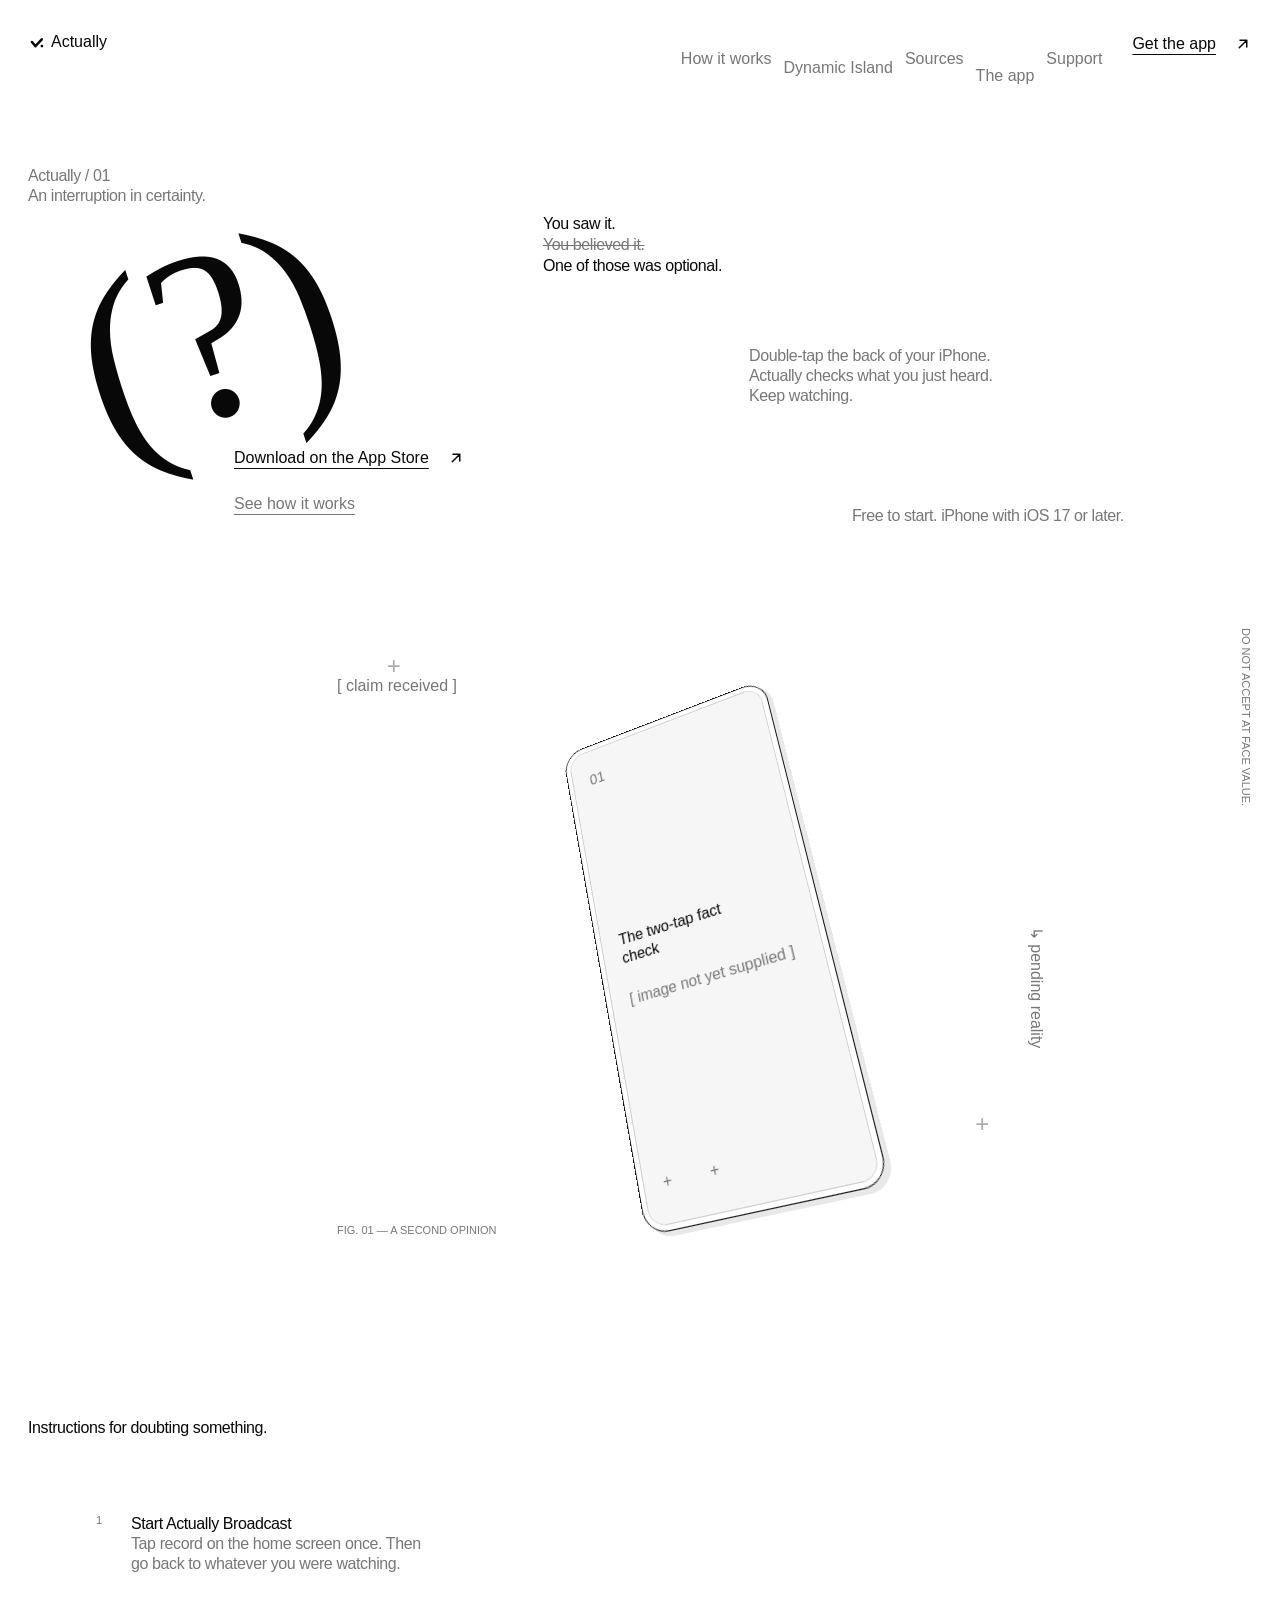
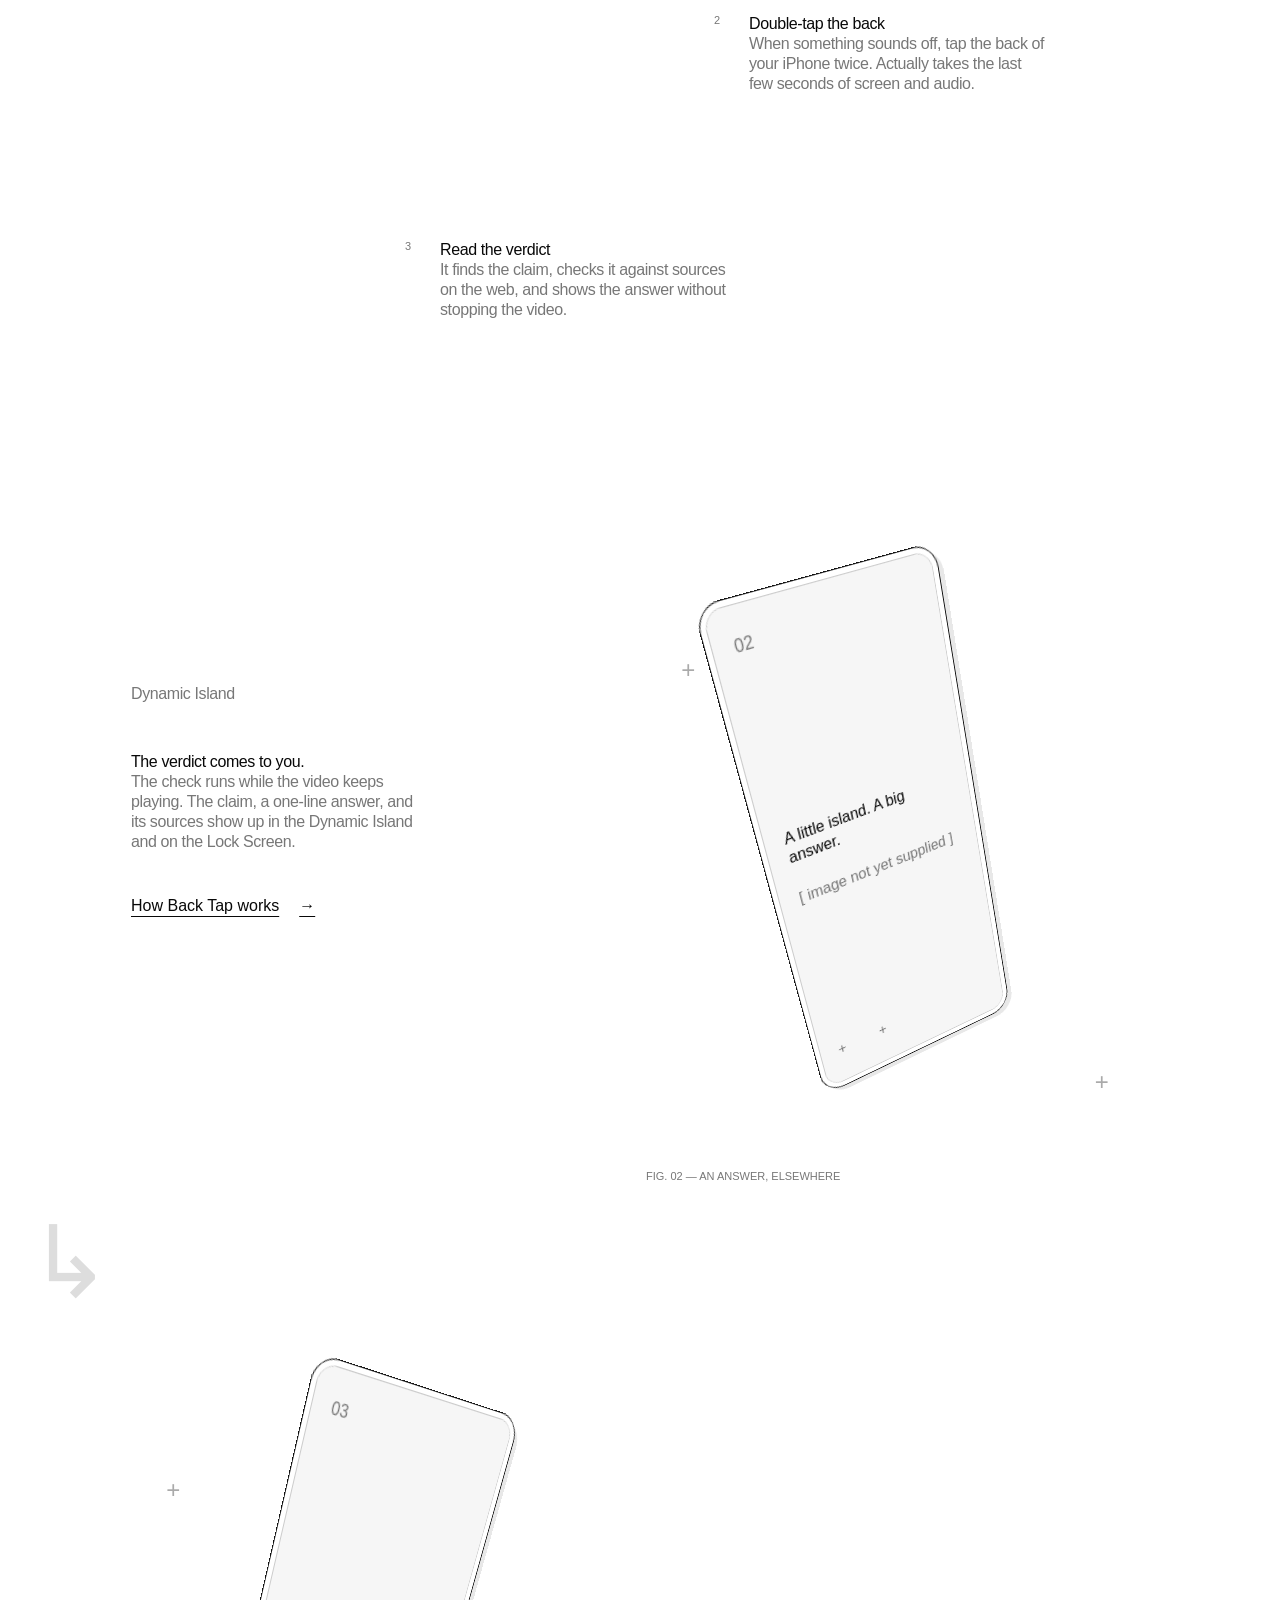
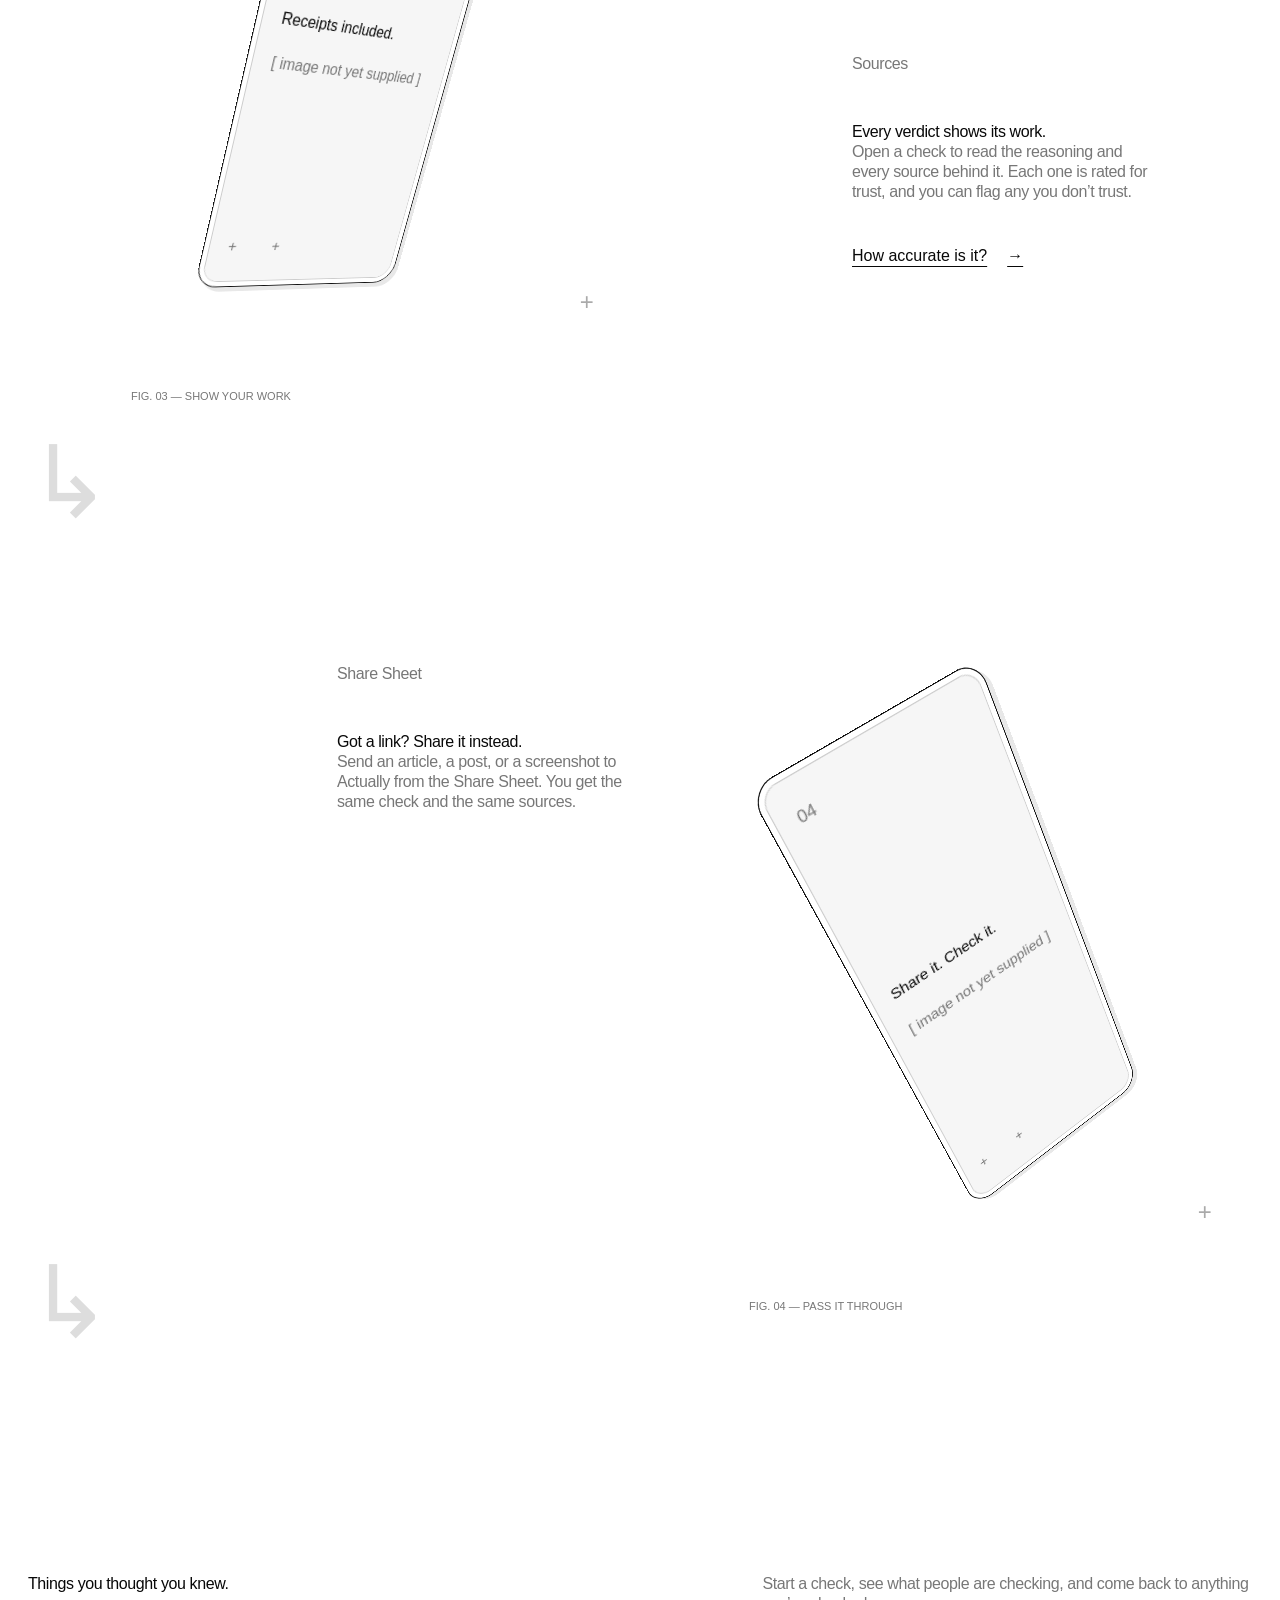
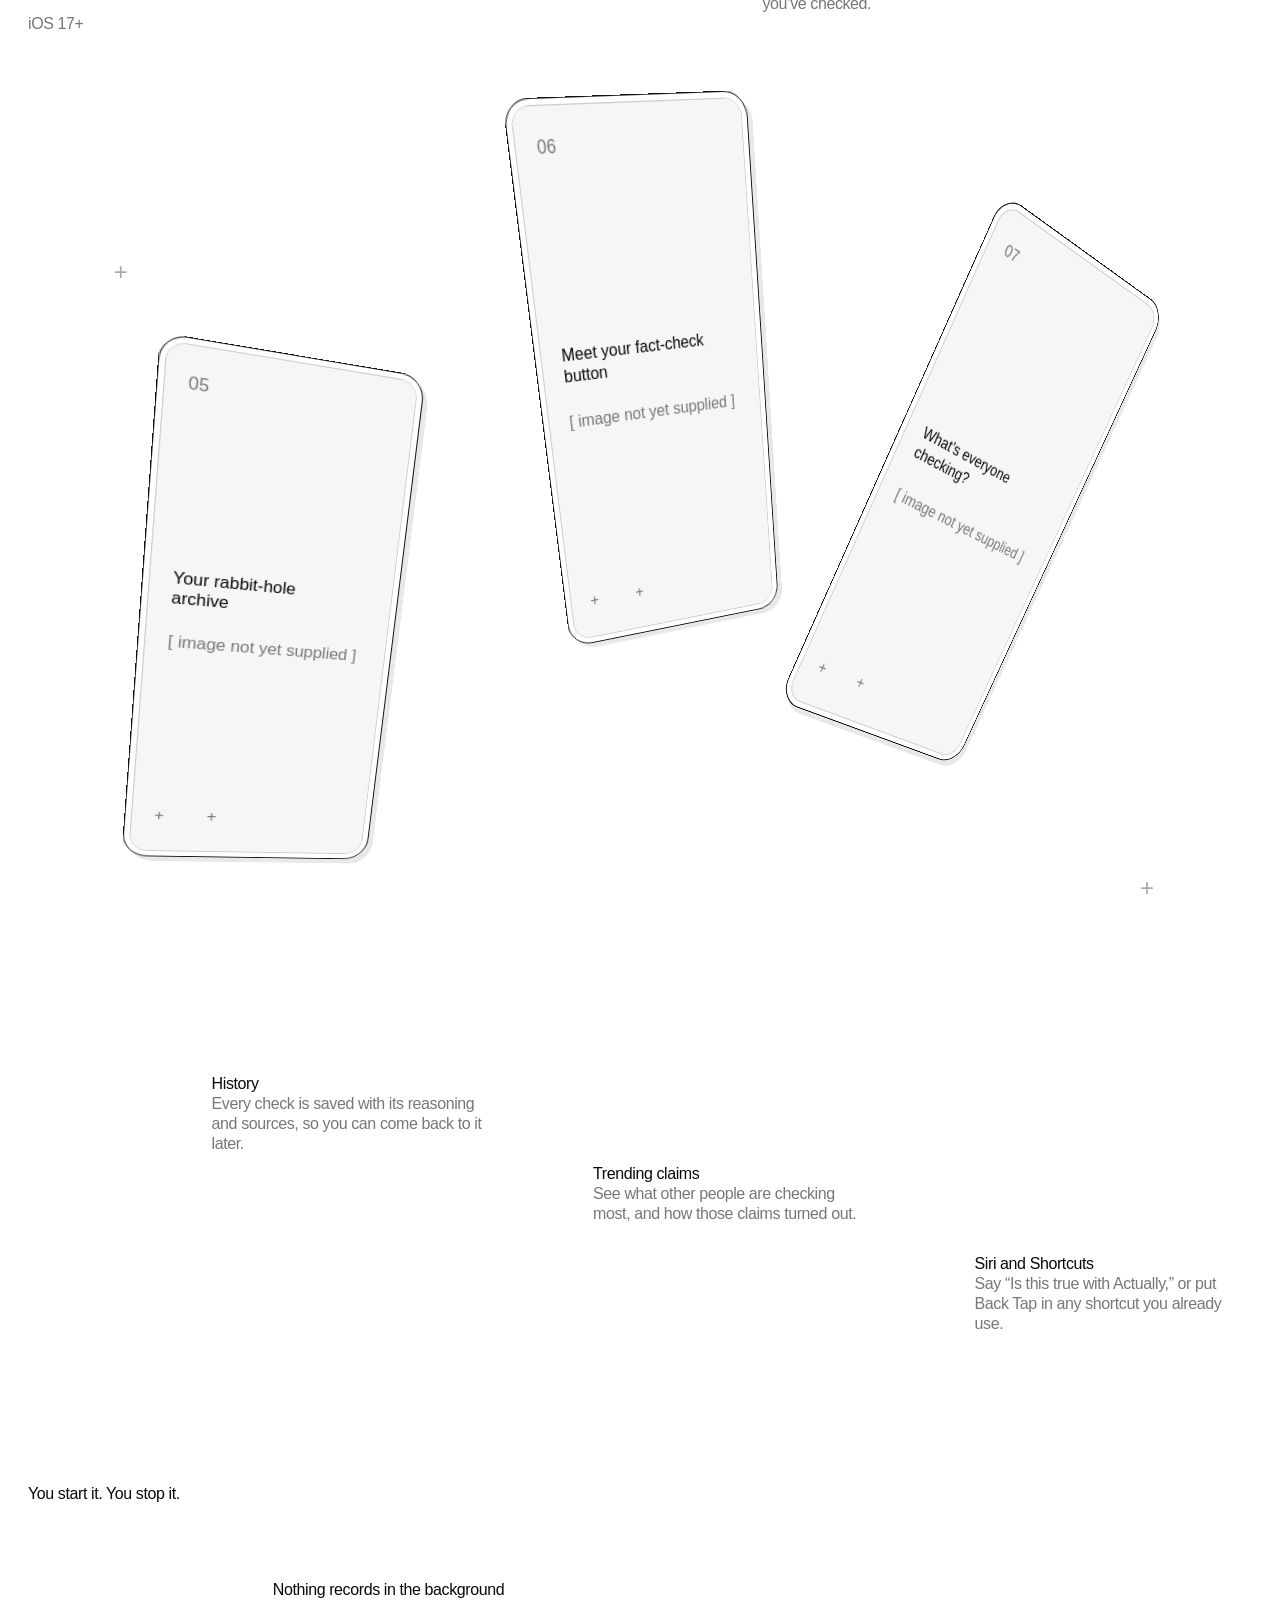
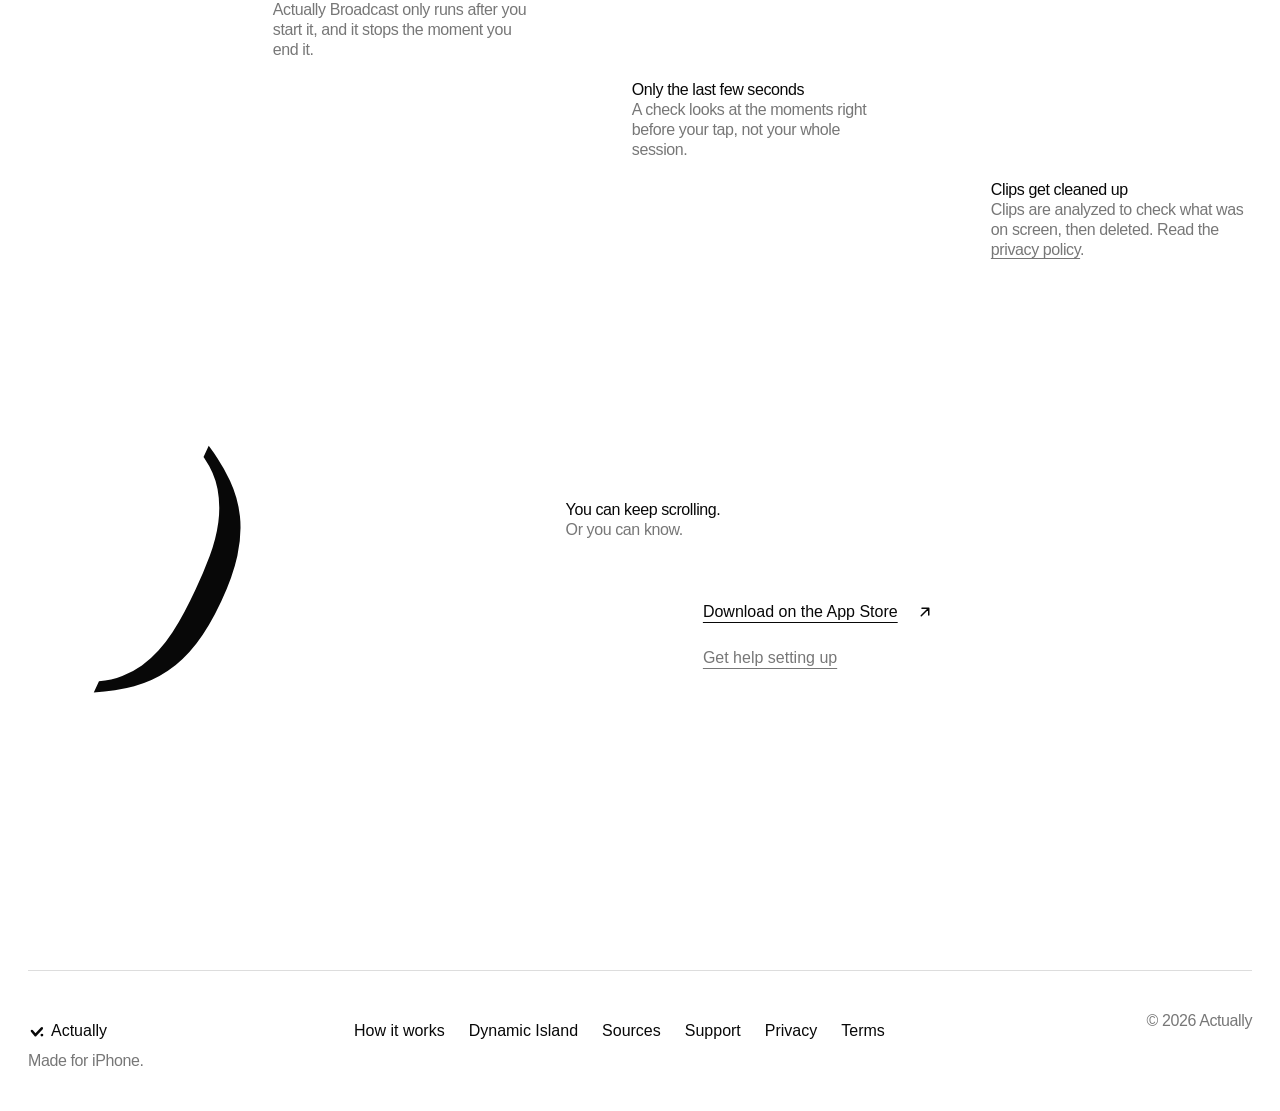
==== commit 1b28fd0f: "E" ====
--- a/index.html
+++ b/index.html
@@ -3,7 +3,7 @@
 <head>
   <meta charset="utf-8" />
   <meta name="viewport" content="width=device-width, initial-scale=1" />
-  <meta name="theme-color" content="#0b0909" />
+  <meta name="theme-color" content="#ffffff" />
   <meta name="description" content="Double-tap the back of your iPhone while you watch. Actually reads the claim, checks it against real sources, and shows the verdict in the Dynamic Island." />
   <title>Actually — Back Tap to Fact Check</title>
   <meta property="og:type" content="website" />
@@ -15,7 +15,7 @@
   <link rel="preconnect" href="https://fonts.googleapis.com" />
   <link rel="preconnect" href="https://fonts.gstatic.com" crossorigin />
   <link rel="stylesheet" href="https://fonts.googleapis.com/css2?family=Inter:wght@400;500;600&display=swap" />
-  <link rel="stylesheet" href="landing.css" />
+  <link rel="stylesheet" href="playful.css" />
 </head>
 <body>
   <a class="skip-link" href="#main">Skip to content</a>
@@ -23,7 +23,7 @@
   <!-- Shared icons, referenced with <use>. -->
   <svg width="0" height="0" style="position:absolute" aria-hidden="true">
     <symbol id="i-arrow" viewBox="0 0 24 24"><path d="M7 17 17 7M17 7H8M17 7v9" fill="none" stroke="currentColor" stroke-width="2" stroke-linecap="round" stroke-linejoin="round"/></symbol>
-    <symbol id="i-mark" viewBox="0 0 48 48"><path d="M10.52 24 19.85 35.14 36.79 16.76" fill="none" stroke="currentColor" stroke-width="6.72" stroke-linecap="round" stroke-linejoin="round"/><circle cx="37.11" cy="34.87" r="3.72" fill="#ff3d45"/></symbol>
+    <symbol id="i-mark" viewBox="0 0 48 48"><path d="M10.52 24 19.85 35.14 36.79 16.76" fill="none" stroke="currentColor" stroke-width="6.72" stroke-linecap="round" stroke-linejoin="round"/><circle cx="37.11" cy="34.87" r="3.72" fill="currentColor"/></symbol>
     <symbol id="i-check" viewBox="0 0 20 20"><circle cx="10" cy="10" r="10" fill="currentColor"/><path d="m5.8 10.3 2.8 2.8 5.6-6" fill="none" stroke="#000" stroke-opacity=".78" stroke-width="2.1" stroke-linecap="round" stroke-linejoin="round"/></symbol>
     <symbol id="i-cross" viewBox="0 0 20 20"><circle cx="10" cy="10" r="10" fill="currentColor"/><path d="m6.6 6.6 6.8 6.8m0-6.8-6.8 6.8" fill="none" stroke="#000" stroke-opacity=".78" stroke-width="2.1" stroke-linecap="round"/></symbol>
     <symbol id="i-seal" viewBox="0 0 20 20"><path d="m10 1.5 2.2 1.6 2.7-.1.8 2.6 2.2 1.6-.9 2.6.9 2.6-2.2 1.6-.8 2.6-2.7-.1L10 18.5l-2.2-1.6-2.7.1-.8-2.6-2.2-1.6.9-2.6-.9-2.6 2.2-1.6.8-2.6 2.7.1z" fill="currentColor"/><path d="m6.8 10.2 2.2 2.2 4.3-4.6" fill="none" stroke="#000" stroke-opacity=".75" stroke-width="1.8" stroke-linecap="round" stroke-linejoin="round"/></symbol>
@@ -49,57 +49,23 @@
 
   <main id="main">
     <section class="lead" aria-labelledby="lead-title">
-      <h1 id="lead-title">Double-tap the back of your iPhone. Actually tells you if what you just heard is true.</h1>
+      <p class="eyebrow">Actually / 01<br />An interruption in certainty.</p>
+      <h1 id="lead-title">You saw it.<br /><span>You believed it.</span><br />One of those was optional.</h1>
+      <p class="hero-description">Double-tap the back of your iPhone.<br />Actually checks what you just heard.<br />Keep watching.</p>
+      <div class="stray-type" aria-hidden="true">( ? )</div>
+      <span class="margin-note" aria-hidden="true">DO NOT ACCEPT AT FACE VALUE.</span>
       <div class="lead-actions">
         <a class="button button-primary" href="https://apps.apple.com/us/app/actually/id6776004865">Download on the App Store <svg class="button-icon" aria-hidden="true"><use href="#i-arrow" /></svg></a>
         <a class="button button-quiet" href="#how-it-works">See how it works</a>
       </div>
       <p class="lead-note">Free to start. iPhone with iOS 17 or later.</p>
 
-      <!-- Hero demo: a short video plays, the back is tapped, and the verdict lands in the Dynamic Island. -->
-      <div class="stage stage-hero" data-demo="hero" data-step="verdict" role="img" aria-label="An iPhone playing a short video. After a double back tap, the Dynamic Island expands with the verdict: Refuted, with three sources." style="--stage-bg: url('assets/bg/stripes.jpg')">
-        <div class="tap-cue" aria-hidden="true">
-          <span class="tap-ring"></span><span class="tap-ring"></span>
-          <b>Double back tap</b>
-        </div>
-
-        <div class="phone" aria-hidden="true">
-          <div class="screen video">
-            <div class="video-scene"><i></i><i></i><i></i></div>
-            <div class="status-bar"><b>9:41</b><span class="status-icons"><i></i><i></i><i></i></span></div>
-
-            <div class="island">
-              <div class="island-compact">
-                <svg class="island-logo"><use href="#i-mark" /></svg>
-                <span>Checking claim…</span>
-                <i class="spinner"></i>
-              </div>
-              <div class="island-expanded">
-                <div class="island-top">
-                  <span class="island-brand"><svg><use href="#i-mark" /></svg>Actually</span>
-                  <span class="island-verdict is-refuted"><svg><use href="#i-cross" /></svg>Refuted</span>
-                  <span class="source-trail"><i>N</i><i>B</i><i>S</i></span>
-                </div>
-                <p class="island-claim">“The Great Wall is visible from space.”</p>
-                <p class="island-answer">Not to the naked eye. Astronauts in low orbit say it’s too narrow to pick out.</p>
-                <p class="island-link">Tap for full sources</p>
-              </div>
-            </div>
-
-            <div class="video-rail"><i></i><i></i><i></i><i></i></div>
-            <p class="video-caption"><span>and it’s the only thing</span><br /><span>you can see from space</span></p>
-            <div class="video-meta">
-              <b>@weirdhistory</b>
-              <span>Original audio</span>
-              <i class="video-progress"></i>
-            </div>
-          </div>
-        </div>
-      </div>
+      <!-- Drop the hero screenshot into assets/demos/hero-check.png. -->
+      <div class="demo-stage demo-stage-0" data-scroll-scene><span class="floating-sticker sticker-one" aria-hidden="true">[ claim received ]</span><span class="floating-sticker sticker-two" aria-hidden="true">↳ pending reality</span><span class="orbit orbit-one" aria-hidden="true"></span><span class="orbit orbit-two" aria-hidden="true"></span><div class="demo-device" data-tilt><div class="demo-screen"><div class="demo-fallback"><span class="demo-number">01</span><svg width="56" height="56" aria-hidden="true"><use href="#i-mark" /></svg><strong>The two-tap fact check</strong><span class="demo-placeholder-label">[ image not yet supplied ]</span><span class="demo-dots" aria-hidden="true">+&nbsp;&nbsp;&nbsp;&nbsp;&nbsp;&nbsp;&nbsp;&nbsp;&nbsp;+</span></div><img data-demo-image="assets/demos/hero-check.png" alt="Actually the two-tap fact check preview" hidden /></div></div><span class="stage-caption">FIG. 01 — A SECOND OPINION</span></div>
     </section>
 
     <section id="how-it-works" class="section" aria-labelledby="how-title">
-      <h2 id="how-title">How it works</h2>
+      <h2 id="how-title">Instructions for doubting something.</h2>
       <ol class="step-list">
         <li>
           <span>1</span>
@@ -127,36 +93,7 @@
           <p>The check runs while the video keeps playing. The claim, a one-line answer, and its sources show up in the Dynamic Island and on the Lock Screen.</p>
           <a class="arrow-link" href="#how-it-works">How Back Tap works <span aria-hidden="true">→</span></a>
         </div>
-        <div class="stage" role="img" aria-label="The Dynamic Island and a Lock Screen Live Activity, both showing a Supported verdict." style="--stage-bg: url('assets/bg/clouds.jpg'); --k: 1.95">
-          <div class="ui ui-island">
-            <div class="island island-static">
-              <div class="island-expanded">
-                <div class="island-top">
-                  <span class="island-brand"><svg><use href="#i-mark" /></svg>Actually</span>
-                  <span class="island-verdict is-supported"><svg><use href="#i-check" /></svg>Supported</span>
-                  <span class="source-trail"><i>U</i><i>H</i><i>A</i></span>
-                </div>
-                <p class="island-claim">“Honey never goes bad.”</p>
-                <p class="island-answer">Sealed honey keeps for decades. Low moisture and natural acidity stop bacteria from growing.</p>
-                <p class="island-link">Tap for full sources</p>
-              </div>
-            </div>
-
-            <div class="live-activity">
-              <div class="la-head">
-                <span class="la-brand"><svg><use href="#i-mark" /></svg>Actually</span>
-                <span class="badge is-supported"><svg><use href="#i-check" /></svg>Supported</span>
-                <small>now</small>
-              </div>
-              <p class="la-claim">“Honey never goes bad.”</p>
-              <p class="la-answer">Sealed honey keeps for decades. Low moisture and natural acidity stop bacteria from growing.</p>
-              <div class="la-foot">
-                <span class="source-trail"><i>U</i><i>H</i><i>A</i></span>
-                <small>3 sources · 94% confidence</small>
-              </div>
-            </div>
-          </div>
-        </div>
+        <div class="demo-stage demo-stage-1" data-scroll-scene><div class="demo-device" data-tilt><div class="demo-screen"><div class="demo-fallback"><span class="demo-number">02</span><svg width="56" height="56" aria-hidden="true"><use href="#i-mark" /></svg><strong>A little island. A big answer.</strong><span class="demo-placeholder-label">[ image not yet supplied ]</span><span class="demo-dots" aria-hidden="true">+&nbsp;&nbsp;&nbsp;&nbsp;&nbsp;&nbsp;&nbsp;&nbsp;&nbsp;+</span></div><img data-demo-image="assets/demos/dynamic-island.png" alt="Actually a little island. a big answer. preview" hidden /></div></div><span class="stage-caption">FIG. 02 — AN ANSWER, ELSEWHERE</span></div>
       </article>
 
       <article id="sources" class="feature-panel">
@@ -166,22 +103,7 @@
           <p>Open a check to read the reasoning and every source behind it. Each one is rated for trust, and you can flag any you don’t trust.</p>
           <a class="arrow-link" href="/support">How accurate is it? <span aria-hidden="true">→</span></a>
         </div>
-        <div class="stage" role="img" aria-label="A fact-check detail card: Refuted, 92% confidence, with three high-trust sources." style="--stage-bg: url('assets/bg/checks-red.jpg'); --k: 1.75">
-          <div class="ui ui-card">
-            <div class="card-head">
-              <span class="badge is-refuted"><svg><use href="#i-cross" /></svg>Refuted</span>
-              <small>92% confidence</small>
-            </div>
-            <p class="card-claim">“The Great Wall of China is the only man-made thing you can see from space.”</p>
-            <p class="card-why">From low Earth orbit the wall is too narrow and too close to the color of the land around it to see with the naked eye. Cities, highways, and airports are much easier to spot.</p>
-            <p class="card-label">Sources</p>
-            <ul class="source-list">
-              <li><i>N</i><span><strong>nasa.gov</strong><small>Earth observation from the ISS</small></span><em><svg><use href="#i-seal" /></svg>High trust</em></li>
-              <li><i>B</i><span><strong>britannica.com</strong><small>Great Wall of China</small></span><em><svg><use href="#i-seal" /></svg>High trust</em></li>
-              <li><i>S</i><span><strong>scientificamerican.com</strong><small>What astronauts can see from orbit</small></span><em><svg><use href="#i-seal" /></svg>High trust</em></li>
-            </ul>
-          </div>
-        </div>
+        <div class="demo-stage demo-stage-2" data-scroll-scene><div class="demo-device" data-tilt><div class="demo-screen"><div class="demo-fallback"><span class="demo-number">03</span><svg width="56" height="56" aria-hidden="true"><use href="#i-mark" /></svg><strong>Receipts included.</strong><span class="demo-placeholder-label">[ image not yet supplied ]</span><span class="demo-dots" aria-hidden="true">+&nbsp;&nbsp;&nbsp;&nbsp;&nbsp;&nbsp;&nbsp;&nbsp;&nbsp;+</span></div><img data-demo-image="assets/demos/sources.png" alt="Actually receipts included. preview" hidden /></div></div><span class="stage-caption">FIG. 03 — SHOW YOUR WORK</span></div>
       </article>
 
       <article id="share" class="feature-panel">
@@ -190,126 +112,18 @@
           <h3>Got a link? Share it instead.</h3>
           <p>Send an article, a post, or a screenshot to Actually from the Share Sheet. You get the same check and the same sources.</p>
         </div>
-        <div class="stage" role="img" aria-label="The iOS Share Sheet with Actually selected, and a banner that says Fact-checking shared link." style="--stage-bg: url('assets/bg/checks-green.jpg'); --k: 1.85">
-          <div class="ui ui-share">
-            <div class="share-toast">
-              <i class="spinner"></i>
-              <strong>Fact-checking shared link…</strong>
-            </div>
-            <div class="share-sheet">
-              <div class="share-link">
-                <i class="share-thumb"></i>
-                <span><strong>Study: Coffee drinkers live longer</strong><small>news article · 4 min read</small></span>
-              </div>
-              <div class="share-apps">
-                <span class="is-actually"><i><svg><use href="#i-mark" /></svg></i>Actually</span>
-                <span><i></i>AirDrop</span>
-                <span><i></i>Messages</span>
-                <span><i></i>Notes</span>
-              </div>
-              <div class="share-actions">
-                <span>Copy</span>
-                <span>Add to Reading List</span>
-              </div>
-            </div>
-          </div>
-        </div>
+        <div class="demo-stage demo-stage-3" data-scroll-scene><div class="demo-device" data-tilt><div class="demo-screen"><div class="demo-fallback"><span class="demo-number">04</span><svg width="56" height="56" aria-hidden="true"><use href="#i-mark" /></svg><strong>Share it. Check it.</strong><span class="demo-placeholder-label">[ image not yet supplied ]</span><span class="demo-dots" aria-hidden="true">+&nbsp;&nbsp;&nbsp;&nbsp;&nbsp;&nbsp;&nbsp;&nbsp;&nbsp;+</span></div><img data-demo-image="assets/demos/share-sheet.png" alt="Actually share it. check it. preview" hidden /></div></div><span class="stage-caption">FIG. 04 — PASS IT THROUGH</span></div>
       </article>
     </section>
 
     <section id="app" class="section" aria-labelledby="app-title">
       <div class="section-heading-split">
-        <h2 id="app-title">Actually for iPhone <span class="tag">iOS 17+</span></h2>
+        <h2 id="app-title">Things you thought you knew. <span class="tag">iOS 17+</span></h2>
         <p>Start a check, see what people are checking, and come back to anything you’ve checked.</p>
       </div>
 
       <div class="app-panel">
-        <div class="stage stage-app" role="img" aria-label="Three Actually screens: fact check history, the home dashboard, and trending claims.">
-          <div class="phone phone-side phone-left" aria-hidden="true">
-            <div class="screen app-screen">
-              <div class="status-bar"><b>9:41</b><span class="status-icons"><i></i><i></i><i></i></span></div>
-              <i class="island-pill"></i>
-              <i class="back"></i>
-              <p class="app-title">History</p>
-              <p class="app-sub">Every check, with its reasoning and sources.</p>
-              <div class="history-list">
-                <article class="history-row">
-                  <header><span class="badge is-refuted"><svg><use href="#i-cross" /></svg>Refuted</span><small>2m ago</small></header>
-                  <p>The Great Wall is visible from space with the naked eye.</p>
-                  <footer>3 sources · 92% confidence</footer>
-                </article>
-                <article class="history-row">
-                  <header><span class="badge is-supported"><svg><use href="#i-check" /></svg>Supported</span><small>1h ago</small></header>
-                  <p>Honey never goes bad if it stays sealed.</p>
-                  <footer>3 sources · 94% confidence</footer>
-                </article>
-                <article class="history-row">
-                  <header><span class="badge is-mixed">Mixed</span><small>Yesterday</small></header>
-                  <p>Coffee drinkers live longer than people who skip it.</p>
-                  <footer>4 sources · 71% confidence</footer>
-                </article>
-                <article class="history-row">
-                  <header><span class="badge is-refuted"><svg><use href="#i-cross" /></svg>Refuted</span><small>Yesterday</small></header>
-                  <p>Goldfish only have a three-second memory.</p>
-                  <footer>2 sources · 88% confidence</footer>
-                </article>
-              </div>
-            </div>
-          </div>
-
-          <div class="phone" aria-hidden="true">
-            <div class="screen app-screen">
-              <div class="status-bar"><b>9:41</b><span class="status-icons"><i></i><i></i><i></i></span></div>
-              <i class="island-pill"></i>
-              <div class="app-head"><svg><use href="#i-mark" /></svg><i class="gear"></i></div>
-
-              <div class="tile tile-record">
-                <strong>Start recording now</strong>
-                <small>Tap below then start the broadcast</small>
-                <i class="record-btn"></i>
-              </div>
-              <div class="tile-row">
-                <div class="tile tile-square tile-checks">
-                  <strong>3/25</strong>
-                  <small>Checks used</small>
-                </div>
-                <div class="tile tile-square tile-history">
-                  <strong>History</strong>
-                  <small>Check your history</small>
-                </div>
-              </div>
-              <div class="tile tile-trending">
-                <strong>Trending Now</strong>
-                <small>Claims people are checking</small>
-                <ul>
-                  <li>Honey never goes bad<span class="badge is-supported">Supported</span></li>
-                  <li>We only use 10% of our brains<span class="badge is-refuted">Refuted</span></li>
-                  <li>Bulls hate the color red<span class="badge is-refuted">Refuted</span></li>
-                  <li>Coffee helps you live longer<span class="badge is-mixed">Mixed</span></li>
-                </ul>
-              </div>
-            </div>
-          </div>
-
-          <div class="phone phone-side phone-right" aria-hidden="true">
-            <div class="screen app-screen">
-              <div class="status-bar"><b>9:41</b><span class="status-icons"><i></i><i></i><i></i></span></div>
-              <i class="island-pill"></i>
-              <i class="back"></i>
-              <p class="app-title">Trending</p>
-              <p class="app-sub">Claims people are checking most often.</p>
-              <div class="feed">
-                <div class="feed-row"><b>1</b><span>We only use 10% of our brains</span><small>×412</small><i class="badge is-refuted">Refuted</i></div>
-                <div class="feed-row"><b>2</b><span>Honey never goes bad</span><small>×356</small><i class="badge is-supported">Supported</i></div>
-                <div class="feed-row"><b>3</b><span>Bulls hate the color red</span><small>×298</small><i class="badge is-refuted">Refuted</i></div>
-                <div class="feed-row"><b>4</b><span>Coffee helps you live longer</span><small>×241</small><i class="badge is-mixed">Mixed</i></div>
-                <div class="feed-row"><b>5</b><span>Lightning never strikes twice</span><small>×187</small><i class="badge is-refuted">Refuted</i></div>
-                <div class="feed-row"><b>6</b><span>Bananas are berries</span><small>×163</small><i class="badge is-supported">Supported</i></div>
-                <div class="feed-row"><b>7</b><span>Great Wall is visible from space</span><small>×150</small><i class="badge is-refuted">Refuted</i></div>
-              </div>
-            </div>
-          </div>
-        </div>
+        <div class="demo-stage demo-gallery" data-scroll-scene><div class="demo-device" data-tilt><div class="demo-screen"><div class="demo-fallback"><span class="demo-number">05</span><svg width="56" height="56" aria-hidden="true"><use href="#i-mark" /></svg><strong>Your rabbit-hole archive</strong><span class="demo-placeholder-label">[ image not yet supplied ]</span><span class="demo-dots" aria-hidden="true">+&nbsp;&nbsp;&nbsp;&nbsp;&nbsp;&nbsp;&nbsp;&nbsp;&nbsp;+</span></div><img data-demo-image="assets/demos/app-history.png" alt="Actually your rabbit-hole archive preview" hidden /></div></div><div class="demo-device" data-tilt><div class="demo-screen"><div class="demo-fallback"><span class="demo-number">06</span><svg width="56" height="56" aria-hidden="true"><use href="#i-mark" /></svg><strong>Meet your fact-check button</strong><span class="demo-placeholder-label">[ image not yet supplied ]</span><span class="demo-dots" aria-hidden="true">+&nbsp;&nbsp;&nbsp;&nbsp;&nbsp;&nbsp;&nbsp;&nbsp;&nbsp;+</span></div><img data-demo-image="assets/demos/app-home.png" alt="Actually meet your fact-check button preview" hidden /></div></div><div class="demo-device" data-tilt><div class="demo-screen"><div class="demo-fallback"><span class="demo-number">07</span><svg width="56" height="56" aria-hidden="true"><use href="#i-mark" /></svg><strong>What’s everyone checking?</strong><span class="demo-placeholder-label">[ image not yet supplied ]</span><span class="demo-dots" aria-hidden="true">+&nbsp;&nbsp;&nbsp;&nbsp;&nbsp;&nbsp;&nbsp;&nbsp;&nbsp;+</span></div><img data-demo-image="assets/demos/app-trending.png" alt="Actually what’s everyone checking? preview" hidden /></div></div></div>
 
         <ul class="app-feature-list">
           <li>
@@ -347,7 +161,7 @@
     </section>
 
     <section class="closing-section" aria-labelledby="closing-title">
-      <h2 id="closing-title">Know what’s actually true before you share it.</h2>
+      <h2 id="closing-title">You can keep scrolling.<br /><span>Or you can know.</span></h2>
       <div class="lead-actions">
         <a class="button button-primary" href="https://apps.apple.com/us/app/actually/id6776004865">Download on the App Store <svg class="button-icon" aria-hidden="true"><use href="#i-arrow" /></svg></a>
         <a class="button button-quiet" href="/support">Get help setting up</a>
--- a/playful.css
+++ b/playful.css
@@ -0,0 +1,11 @@
+/* A deliberately displaced document. One type size; hierarchy through position. */
+:root{color-scheme:light;--ink:#080808;--gray:#777;--paper:#fff;font-family:Arial,Helvetica,sans-serif;font-size:16px;-webkit-font-smoothing:antialiased}
+*{box-sizing:border-box}html{scroll-behavior:smooth;scroll-padding-top:110px}body{margin:0;background:var(--paper);color:var(--ink);overflow-x:hidden;line-height:1.25}h1,h2,h3,p,ul,ol{margin:0;font-size:1rem;font-weight:400;letter-spacing:-.025em}ul,ol{padding:0;list-style:none}a{color:inherit;text-decoration:none}svg{display:block}button{font:inherit}a:focus-visible,button:focus-visible{outline:1px solid black;outline-offset:6px}::selection{background:black;color:white}[hidden]{display:none!important}
+.skip-link{position:fixed;top:-100px;left:20px;z-index:100;background:white;padding:12px}.skip-link:focus{top:10px}.site-header{position:sticky;top:0;z-index:20;background:#fffffff5}.site-header-inner{min-height:86px;display:flex;align-items:flex-start;padding:22px 28px;gap:30px}.wordmark{display:flex;gap:5px;align-items:center;min-height:40px}.wordmark svg{width:18px;height:18px}.primary-nav{display:flex;margin-left:auto;gap:12px}.primary-nav a{display:flex;align-items:center;min-height:40px;color:var(--gray)}.primary-nav a:nth-child(2){margin-top:17px}.primary-nav a:nth-child(4){margin-top:34px}.primary-nav a:hover{color:black;text-decoration:line-through}.nav-toggle{display:none}.button{display:inline-flex;align-items:center;gap:18px;min-height:44px;padding:6px 0;font-size:1rem;transition:transform .18s,color .18s;text-decoration:underline;text-underline-offset:5px}.button:active{transform:scale(.96)}.button:hover{color:var(--gray)}.button-icon{width:18px;height:18px}.button-small{white-space:nowrap}.button-quiet{color:var(--gray)}
+.lead{position:relative;min-height:1150px;margin:0 28px;padding-top:48px;display:grid;grid-template-columns:repeat(12,minmax(0,1fr));grid-template-rows:110px 130px 120px auto;column-gap:12px}.eyebrow{grid-column:1/4;color:var(--gray)}.lead h1{grid-column:6/11;grid-row:1;line-height:1.3;padding-top:48px}.lead h1 span{color:var(--gray);text-decoration:line-through}.hero-description{grid-column:8/13;grid-row:2;align-self:end;color:var(--gray)}.lead-actions{display:flex;flex-direction:column;align-items:flex-start;gap:2px}.lead>.lead-actions{grid-column:3/7;grid-row:3;padding-top:30px}.lead-note{grid-column:9/13;grid-row:3;align-self:end;color:var(--gray)}.stray-type{position:absolute;left:4%;top:100px;font-family:Times New Roman,serif;font-size:clamp(120px,19vw,280px);font-weight:400;letter-spacing:-.13em;line-height:1;transform:rotate(-18deg);pointer-events:none}.margin-note{position:absolute;right:0;top:510px;writing-mode:vertical-rl;color:var(--gray);font-size:11px;letter-spacing:0}
+.demo-stage{position:relative;display:flex;align-items:center;justify-content:center;min-height:650px;perspective:1000px;background:transparent;isolation:isolate}.demo-stage-0{grid-column:4/11;grid-row:4;min-height:700px;margin-top:25px}.demo-stage:before,.demo-stage:after{position:absolute;font-size:24px;color:#aaa;content:'+';pointer-events:none}.demo-stage:before{top:14%;left:7%}.demo-stage:after{bottom:18%;right:8%}.demo-device{width:240px;aspect-ratio:1179/2556;flex-shrink:0;padding:5px;border:1px solid #111;background:#fff;border-radius:24px;transform:translate3d(var(--drift,0px),var(--lift,0px),0) rotateX(var(--rx,0deg)) rotateY(var(--ry,0deg)) rotateZ(var(--rz,-12deg));transform-style:preserve-3d;box-shadow:5px 5px 0 #e8e8e8}.demo-screen{height:100%;width:100%;position:relative;border:1px solid #ccc;border-radius:18px;overflow:hidden;background:white}.demo-fallback{height:100%;display:flex;flex-direction:column;align-items:flex-start;justify-content:center;gap:24px;padding:20px;background:#f6f6f6}.demo-fallback strong{font-weight:400;font-size:1rem;max-width:150px}.demo-fallback svg{display:none}.demo-number{position:absolute;top:25px;left:20px;color:var(--gray)}.demo-placeholder-label{color:var(--gray);font-size:1rem}.demo-dots{position:absolute;bottom:28px;left:20px;right:20px;color:var(--gray)}.demo-screen img{position:absolute;inset:0;width:100%;height:100%;object-fit:contain;background:white;filter:grayscale(1);outline:1px solid #0000001a}.stage-caption{position:absolute;bottom:30px;left:0;font-size:11px;letter-spacing:0;color:var(--gray)}.floating-sticker{position:absolute;z-index:2;font-size:1rem;color:var(--gray);transform:translateY(var(--sticker-y,0px));pointer-events:none}.sticker-one{left:0;top:22%}.sticker-two{right:0;bottom:26%;writing-mode:vertical-rl}.orbit{display:none}
+.section{margin:0 28px;padding-top:150px}.section>h2{margin-bottom:76px}.step-list{display:grid;grid-template-columns:repeat(12,1fr);gap:12px;min-height:500px}.step-list li{position:relative}.step-list li:nth-child(1){grid-column:2/5}.step-list li:nth-child(2){grid-column:8/11;padding-top:100px}.step-list li:nth-child(3){grid-column:5/8;padding-top:40px}.step-list span{position:absolute;left:-35px;top:0;font-size:11px;color:var(--gray)}.step-list li:nth-child(2) span{top:100px}.step-list li:nth-child(3) span{top:40px}.step-list p,.assurance-list p,.app-feature-list p{color:var(--gray);margin-top:0}.feature-panel{display:grid;grid-template-columns:repeat(12,minmax(0,1fr));gap:12px;min-height:820px;position:relative}.feature-copy{grid-column:2/5;padding-top:120px}.feature-label{color:var(--gray);margin-bottom:48px}.feature-copy h3{margin-bottom:0}.feature-copy h3+p{color:var(--gray)}.arrow-link{display:inline-flex;align-items:center;gap:20px;min-height:44px;margin-top:32px;text-decoration:underline;text-underline-offset:5px}.feature-panel .demo-stage{grid-column:7/12;align-self:start}.feature-panel:nth-child(2) .feature-copy{grid-column:9/12;grid-row:1;padding-top:270px}.feature-panel:nth-child(2) .demo-stage{grid-column:2/7;grid-row:1}.feature-panel:nth-child(2) .demo-device{--rz:17deg}.feature-panel:nth-child(3) .feature-copy{grid-column:4/7;padding-top:60px}.feature-panel:nth-child(3) .demo-stage{grid-column:8/13;margin-top:90px}.feature-panel:nth-child(3) .demo-device{--rz:-24deg}.feature-panel:after{content:'↳';font-size:100px;line-height:1;position:absolute;left:0;bottom:70px;color:#ddd;font-family:serif}.section-heading-split{display:grid;grid-template-columns:1fr 1fr;gap:20%;margin-bottom:90px}.section-heading-split p{color:var(--gray)}.tag{color:var(--gray);display:block;margin-top:20px}.demo-gallery{min-height:950px;justify-content:space-around;align-items:flex-start;gap:30px;padding:30px 8%}.demo-gallery .demo-device:first-child{--rz:10deg;margin-top:240px}.demo-gallery .demo-device:nth-child(2){--rz:-6deg}.demo-gallery .demo-device:last-child{--rz:25deg;margin-top:120px}.app-feature-list{display:grid;grid-template-columns:repeat(3,1fr);gap:10%;padding-left:15%}.app-feature-list li:nth-child(2){padding-top:90px}.app-feature-list li:nth-child(3){padding-top:180px}.assurance-list{display:grid;grid-template-columns:repeat(3,1fr);gap:10%;margin-left:20%}.assurance-list li:nth-child(2){padding-top:100px}.assurance-list li:nth-child(3){padding-top:200px}.inline-link{text-decoration:underline;text-underline-offset:3px}.closing-section{position:relative;min-height:560px;margin:150px 28px 0;padding-top:90px;padding-left:42%}.closing-section h2 span{color:var(--gray)}.closing-section .lead-actions{margin-top:50px;margin-left:20%}.closing-section:before{content:')';position:absolute;left:10%;top:0;font:300px/1 Times New Roman,serif;transform:rotate(25deg)}.site-footer{margin:0 28px;padding:40px 0;border-top:1px solid #ddd}.site-footer-inner{display:grid;grid-template-columns:1fr 2fr 1fr;gap:40px}.site-footer p{color:var(--gray)}.site-footer nav{display:flex;flex-wrap:wrap;align-items:start;gap:0 24px}.site-footer nav a{min-height:40px;display:flex;align-items:center}.site-footer-inner>p{text-align:right}.scroll-progress{position:fixed;left:0;top:0;height:1px;width:100%;background:#111;transform:scaleX(0);transform-origin:left;z-index:30;pointer-events:none}
+/* Text stays still. Only the image planes move through the document. */
+@media(max-width:1000px){.primary-nav{gap:8px}.primary-nav a{font-size:14px}.site-header-inner{gap:14px}.demo-gallery{padding-left:0;padding-right:0;gap:16px}.demo-gallery .demo-device{width:210px}.hero-description{grid-column:7/13}.feature-copy{grid-column:1/5}.feature-panel:nth-child(2) .feature-copy{grid-column:8/13}.feature-panel:nth-child(3) .feature-copy{grid-column:2/6}.feature-panel:nth-child(3) .demo-stage{grid-column:7/13}}
+@media(max-width:720px){.site-header-inner{padding:12px 18px;min-height:74px;align-items:center}.site-header-inner>.button{margin-left:auto}.nav-toggle{display:flex;flex-direction:column;justify-content:center;gap:5px;width:44px;height:44px;background:white;border:0;order:3}.nav-toggle span{width:20px;height:1px;background:black}.primary-nav{display:none;position:absolute;left:0;right:0;top:74px;background:white;padding:20px;border-bottom:1px solid #ddd}.site-header[data-open] .primary-nav{display:flex;flex-wrap:wrap;gap:8px 20px}.primary-nav a{font-size:1rem;margin-top:0!important}.lead{margin:0 18px;padding-top:32px;grid-template-rows:130px 160px 160px auto;min-height:1100px}.eyebrow{grid-column:1/8}.lead h1{grid-column:5/13;grid-row:2;padding-top:0}.stray-type{top:145px;left:-10px;font-size:110px}.hero-description{grid-column:5/13;grid-row:3;align-self:start}.lead>.lead-actions{grid-column:1/12;grid-row:4;padding-top:0;align-self:start}.lead-note{grid-row:4;grid-column:6/13;margin-top:105px;align-self:start}.demo-stage-0{grid-row:5;grid-column:1/13;margin-top:130px;min-height:640px}.margin-note{display:none}.demo-device{width:210px}.floating-sticker{font-size:12px}.sticker-one{top:13%}.sticker-two{right:0}.section{margin:0 18px;padding-top:100px}.step-list{grid-template-columns:repeat(6,1fr);gap:50px 12px;min-height:0}.step-list li:nth-child(1){grid-column:2/6}.step-list li:nth-child(2){grid-column:3/7;padding-top:0}.step-list li:nth-child(3){grid-column:2/6;padding-top:0}.step-list li:nth-child(n) span{top:0}.feature-panel{min-height:0;margin-bottom:80px;display:flex;flex-direction:column;gap:20px}.feature-panel .feature-copy,.feature-panel:nth-child(2) .feature-copy,.feature-panel:nth-child(3) .feature-copy{padding-top:0;width:75%;margin-left:8%}.feature-panel:nth-child(2) .feature-copy{margin-left:25%}.feature-label{margin-bottom:24px}.feature-panel .demo-stage,.feature-panel:nth-child(3) .demo-stage{width:100%;margin-top:0;min-height:640px}.feature-panel:after{display:none}.section-heading-split{grid-template-columns:1fr;gap:35px}.section-heading-split p{margin-left:25%}.demo-gallery{flex-direction:column;align-items:center;gap:100px;padding:40px 0 80px;min-height:0}.demo-gallery .demo-device:nth-child(n){margin-top:0;width:210px}.demo-gallery .demo-device:first-child{align-self:flex-start;margin-left:25px}.demo-gallery .demo-device:last-child{align-self:flex-end;margin-right:30px;--rz:12deg}.app-feature-list,.assurance-list{display:block;padding-left:0;margin-left:15%;max-width:80%}.app-feature-list li:nth-child(n),.assurance-list li:nth-child(n){padding-top:0;margin-bottom:60px}.app-feature-list li:nth-child(2),.assurance-list li:nth-child(2){margin-left:20%}.closing-section{margin:60px 18px 0;padding-left:35%;min-height:470px}.closing-section:before{left:0;font-size:200px}.closing-section .lead-actions{margin-left:0}.site-footer{margin:0 18px}.site-footer-inner{grid-template-columns:1fr;gap:30px}.site-footer-inner>p{text-align:left}}
+@media(prefers-reduced-motion:reduce){html{scroll-behavior:auto}.demo-device,.floating-sticker{transform:none!important}.button{transition:none}}
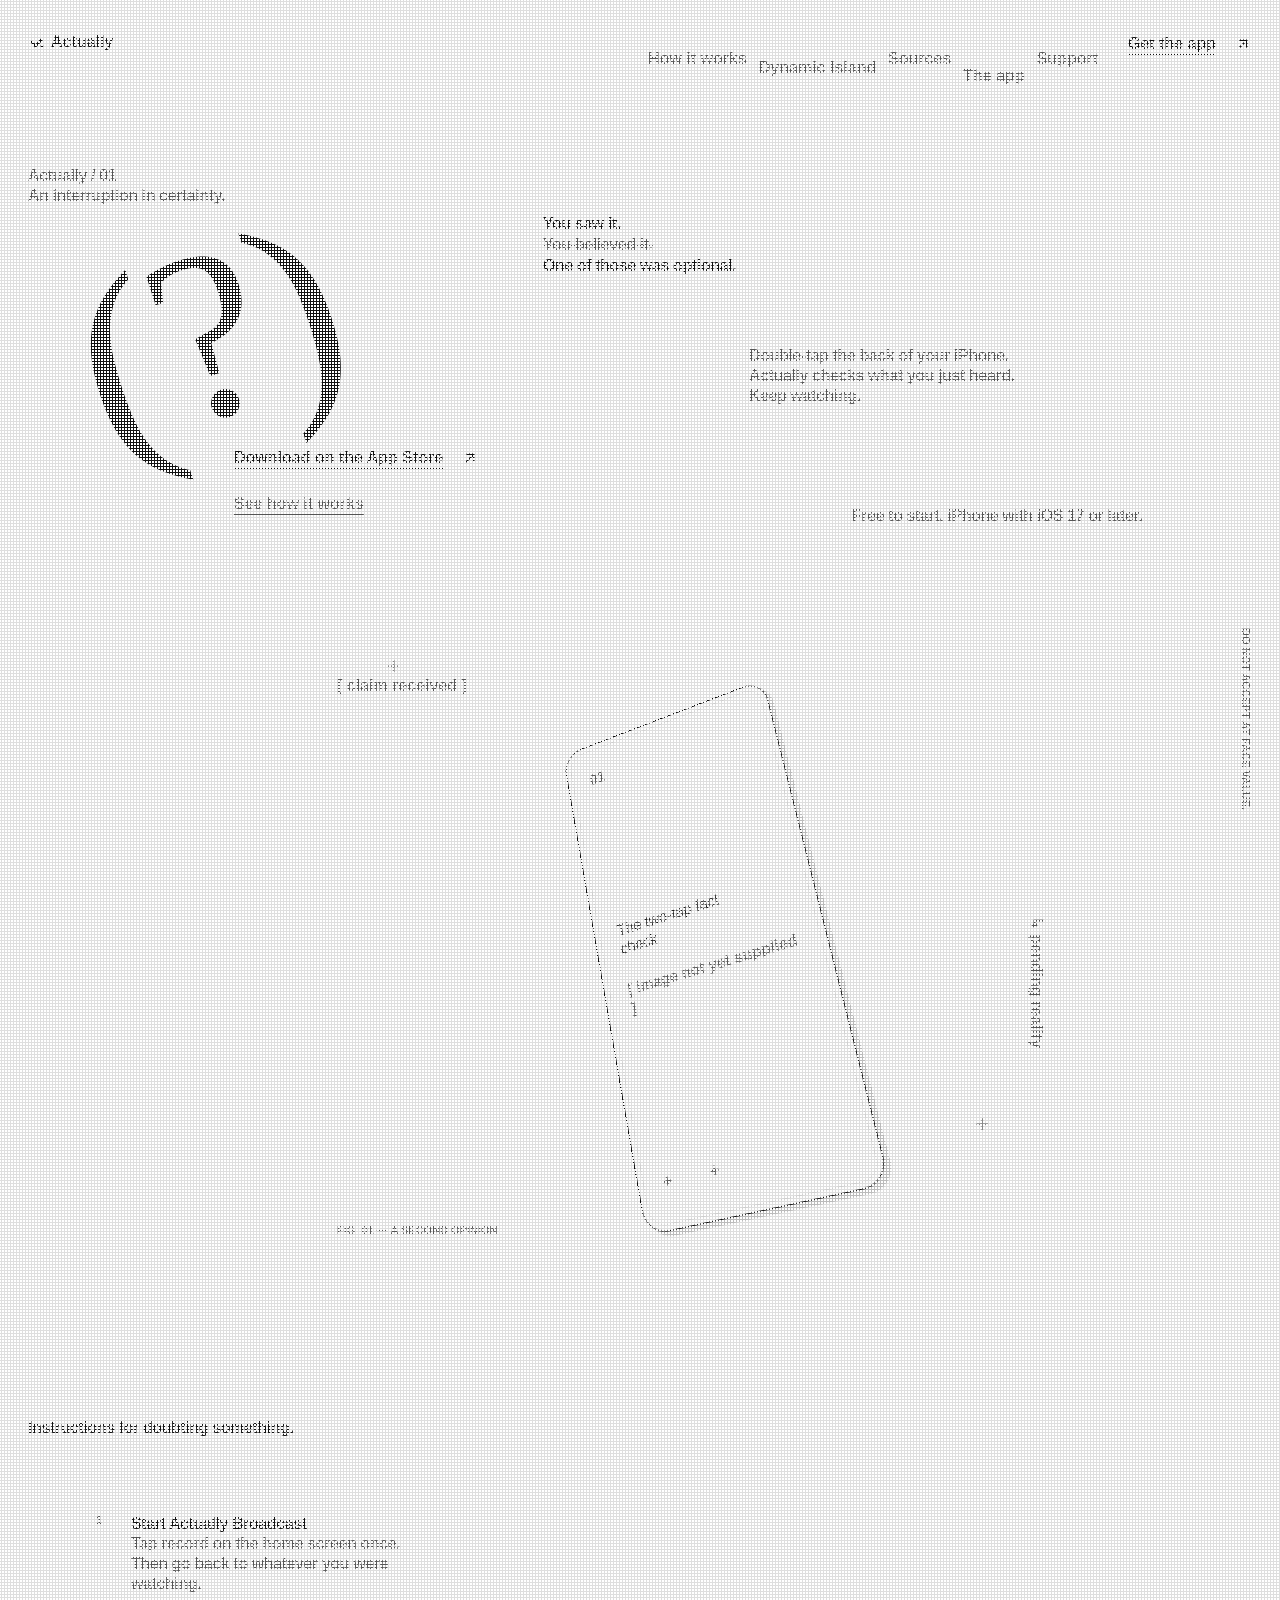
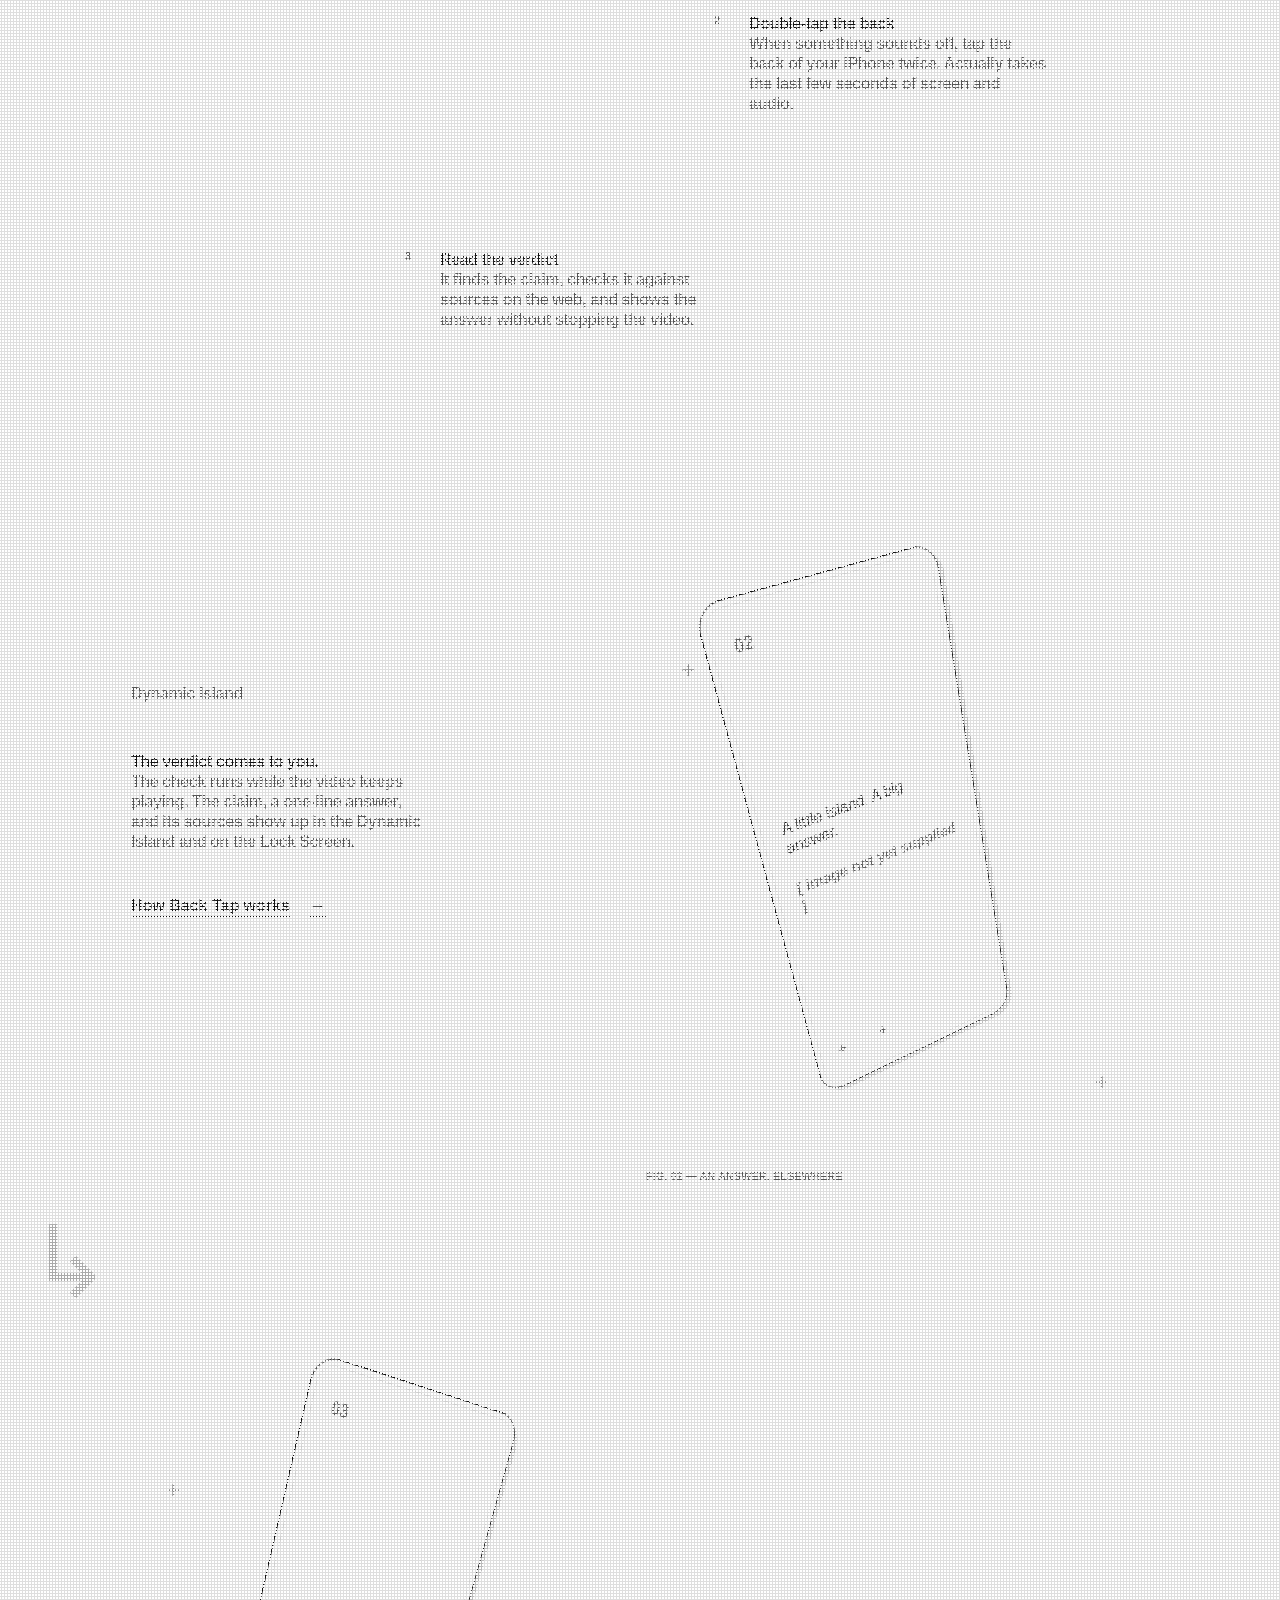
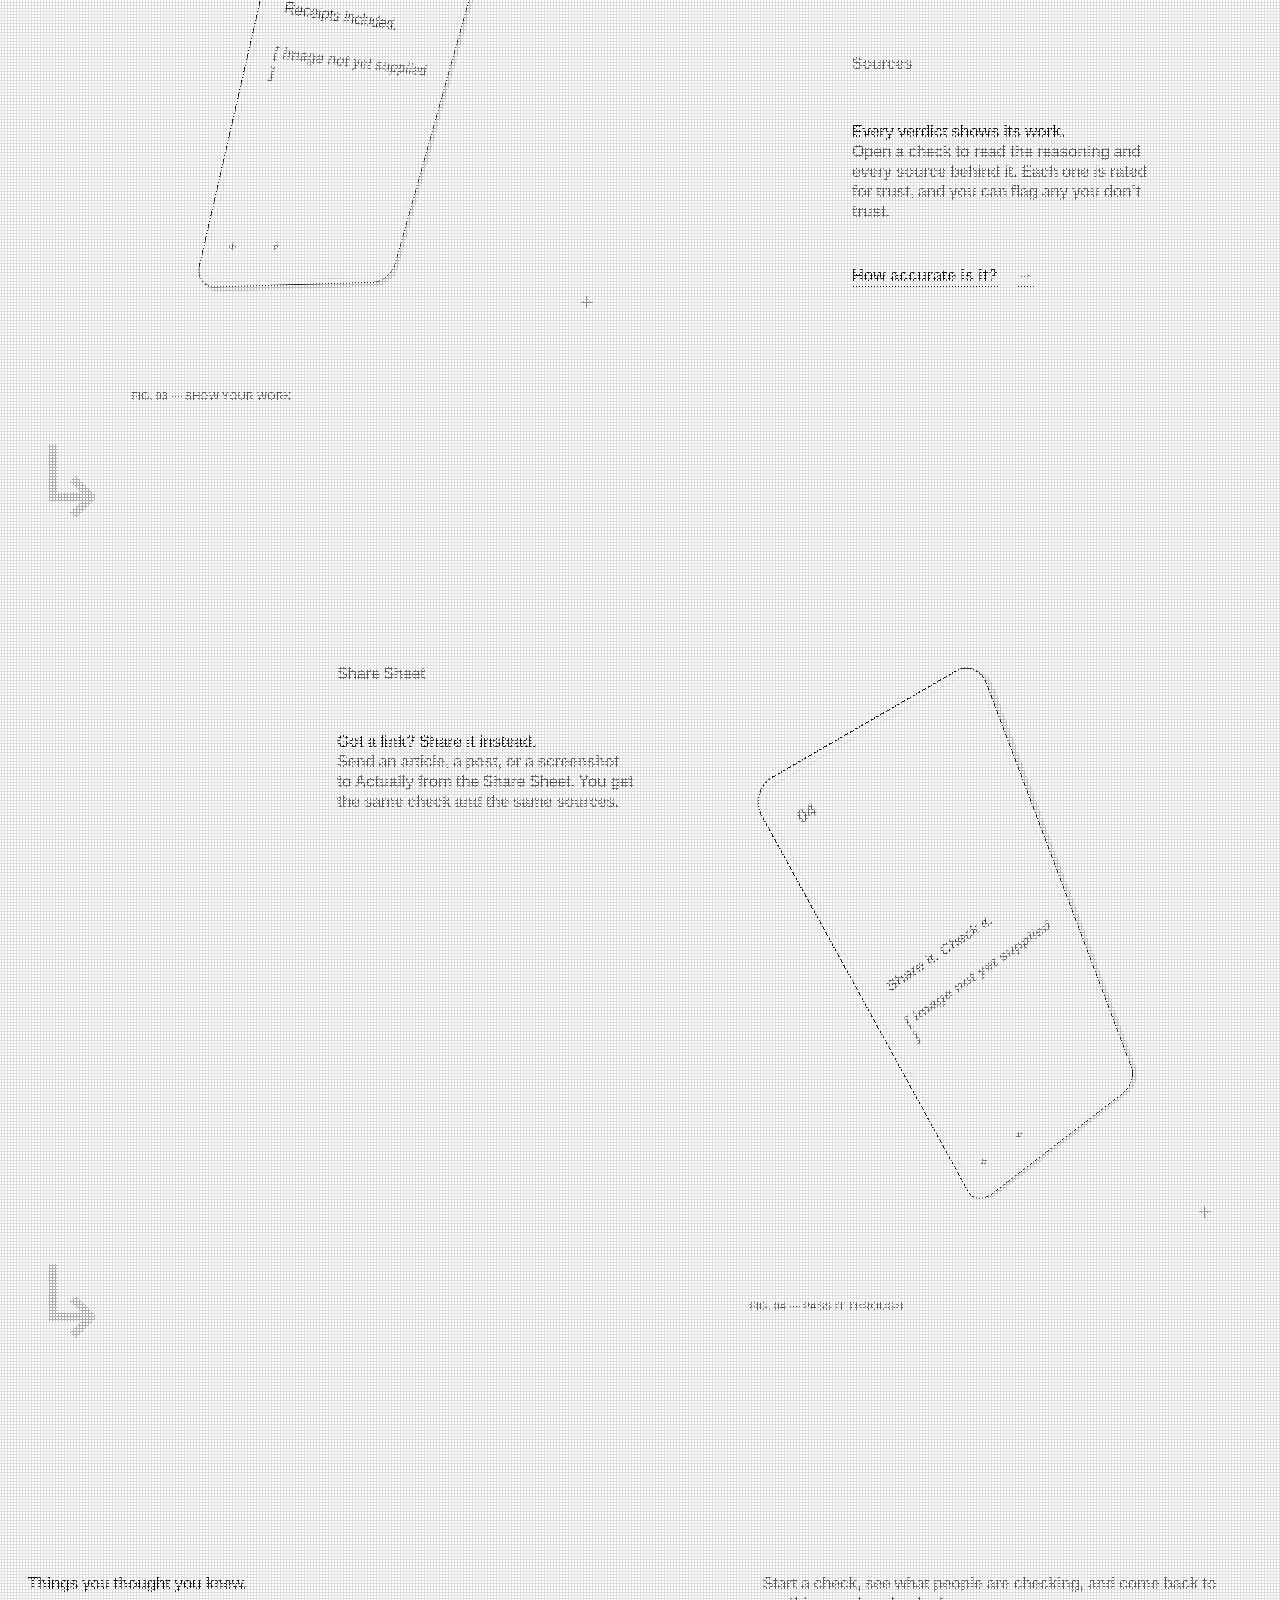
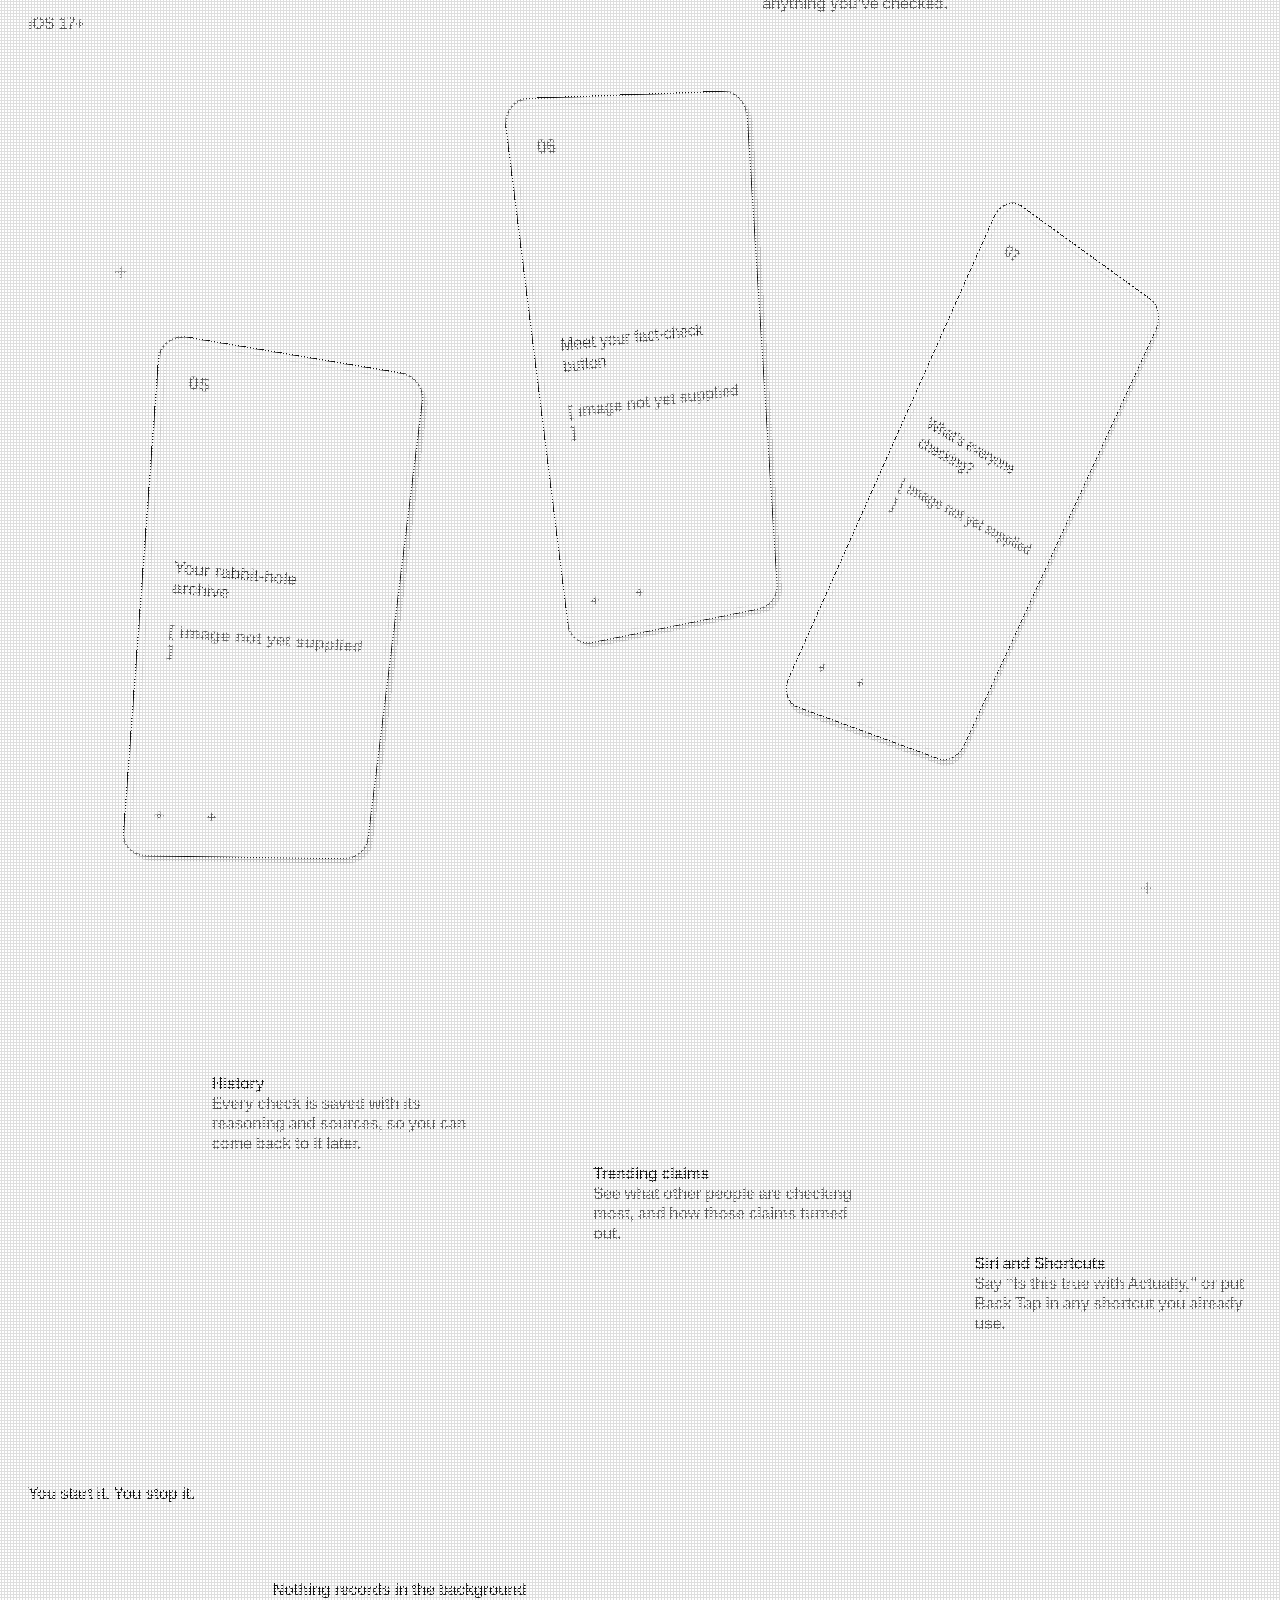
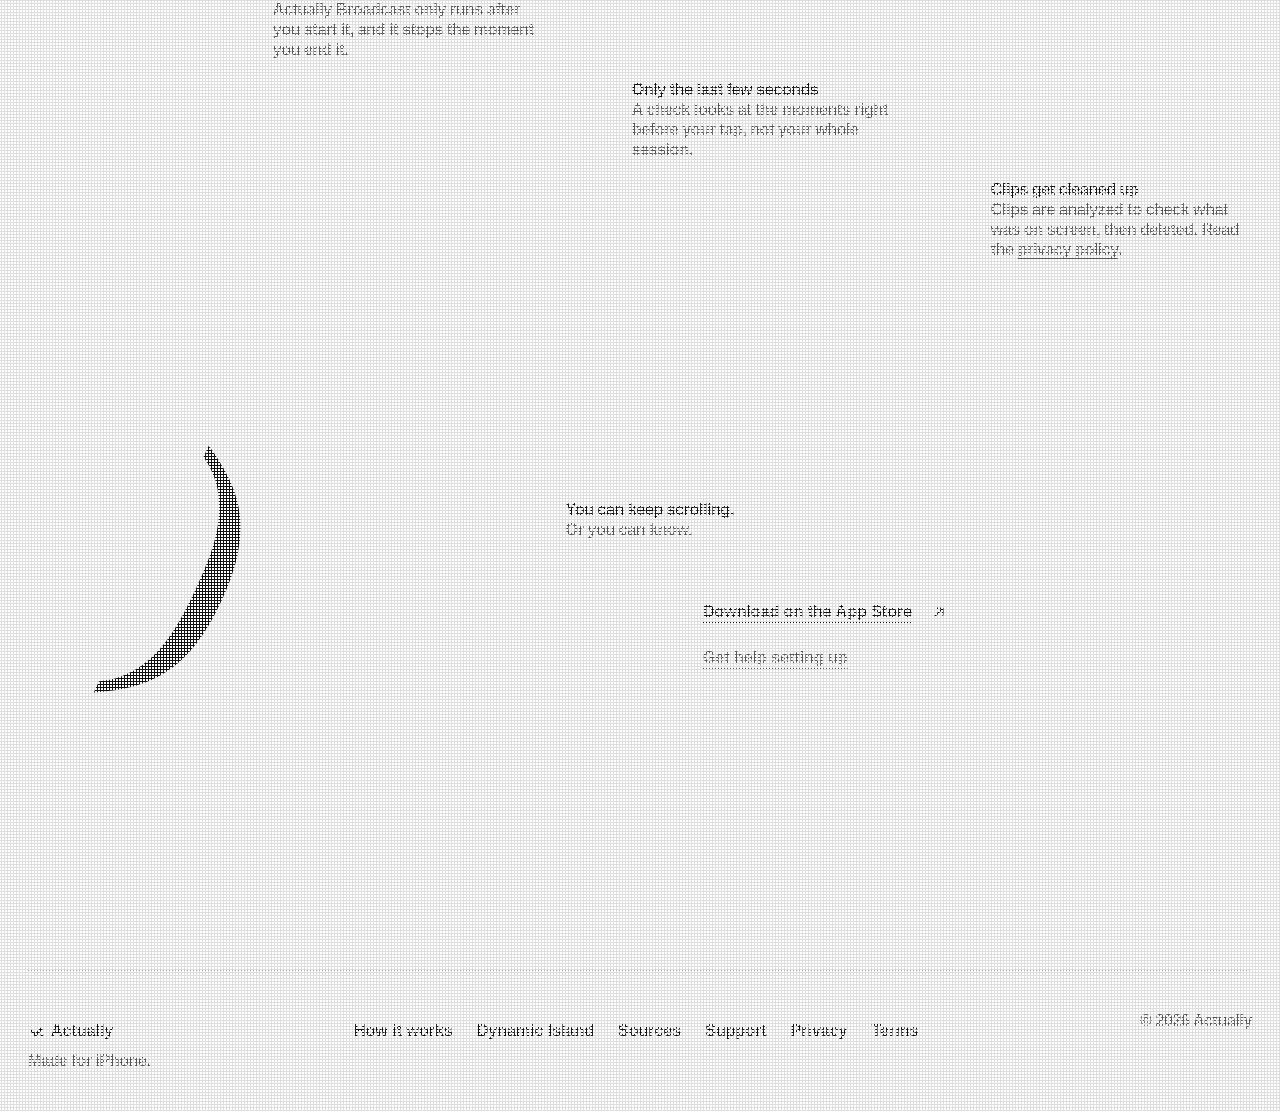
==== commit f2eabcdf: "Dev404 update ." ====
--- a/index.html
+++ b/index.html
@@ -16,6 +16,7 @@
   <link rel="preconnect" href="https://fonts.gstatic.com" crossorigin />
   <link rel="stylesheet" href="https://fonts.googleapis.com/css2?family=Inter:wght@400;500;600&display=swap" />
   <link rel="stylesheet" href="playful.css" />
+  <link rel="stylesheet" href="dots.css" />
 </head>
 <body>
   <a class="skip-link" href="#main">Skip to content</a>
--- a/dots.css
+++ b/dots.css
@@ -0,0 +1,81 @@
+/* Dot matrix. The whole page is seen through one uniform 3px grid of dots: the gaps are white,
+   every dot is the same size, and each dot takes the tone of whatever is beneath it. Empty page
+   is the light base tone; text and elements are simply darker dots. Loaded last on every page. */
+:root {
+  color-scheme: light;
+  --dot-pitch: 3px;
+  --dot-radius: 1.1px;
+  --dot-base: #dedede;
+  --dot-ink: #111;
+
+  /* Landing page (playful.css). */
+  --ink: var(--dot-ink);
+  --gray: #555;
+  --paper: var(--dot-base);
+
+  /* Document pages (styles.css): the dark theme becomes tones of the same dots. */
+  --bg: var(--dot-base);
+  --bg-soft: var(--dot-base);
+  --surface: #c9c9c9;
+  --surface-2: #bdbdbd;
+  --line: rgba(0, 0, 0, 0.2);
+  --line-strong: rgba(0, 0, 0, 0.35);
+  --text: var(--dot-ink);
+  --muted: #555;
+  --muted-2: #777;
+  --accent: var(--dot-ink);
+  --accent-bright: var(--dot-ink);
+  --accent-ink: var(--dot-base);
+  --good: #333;
+  --warn: #444;
+}
+
+html {
+  background: #fff;
+}
+
+body {
+  min-height: 100vh;
+  background: var(--dot-base);
+  color: var(--dot-ink);
+  -webkit-mask-image: radial-gradient(circle, #000 var(--dot-radius), transparent calc(var(--dot-radius) + 0.3px));
+  mask-image: radial-gradient(circle, #000 var(--dot-radius), transparent calc(var(--dot-radius) + 0.3px));
+  -webkit-mask-size: var(--dot-pitch) var(--dot-pitch);
+  mask-size: var(--dot-pitch) var(--dot-pitch);
+  -webkit-mask-repeat: repeat;
+  mask-repeat: repeat;
+}
+
+/* Letters need a little more mass to survive at dot resolution. */
+p, li, a, span, small, summary, h3 { font-weight: 600; }
+h1, h2 { font-weight: 800; }
+
+/* Nothing may be lighter than the base dot, so white surfaces fall back to it. */
+.site-header,
+.skip-link,
+.nav-toggle,
+.primary-nav,
+.demo-device,
+.demo-screen,
+.demo-fallback,
+.demo-screen img {
+  background: var(--dot-base);
+}
+.demo-device { box-shadow: 5px 5px 0 #bbb; }
+.demo-stage:before,
+.demo-stage:after { color: #888; }
+.feature-panel:after { color: #aaa; }
+.site-footer { border-top-color: #aaa; }
+.demo-screen img { mix-blend-mode: multiply; }
+img { mix-blend-mode: multiply; filter: grayscale(1); }
+
+/* Document pages: no glow, header sits on the same base tone. */
+.atmosphere { display: none; }
+.site-header::after { background: var(--dot-base); }
+.island-dot { box-shadow: none; }
+.tap-ripple { border-color: rgba(0, 0, 0, 0.45); }
+
+/* A 1px bar can fall between dot rows; give it a full row. */
+.scroll-progress { height: var(--dot-pitch); background: var(--dot-ink); }
+
+::selection { background: var(--dot-ink); color: var(--dot-base); }
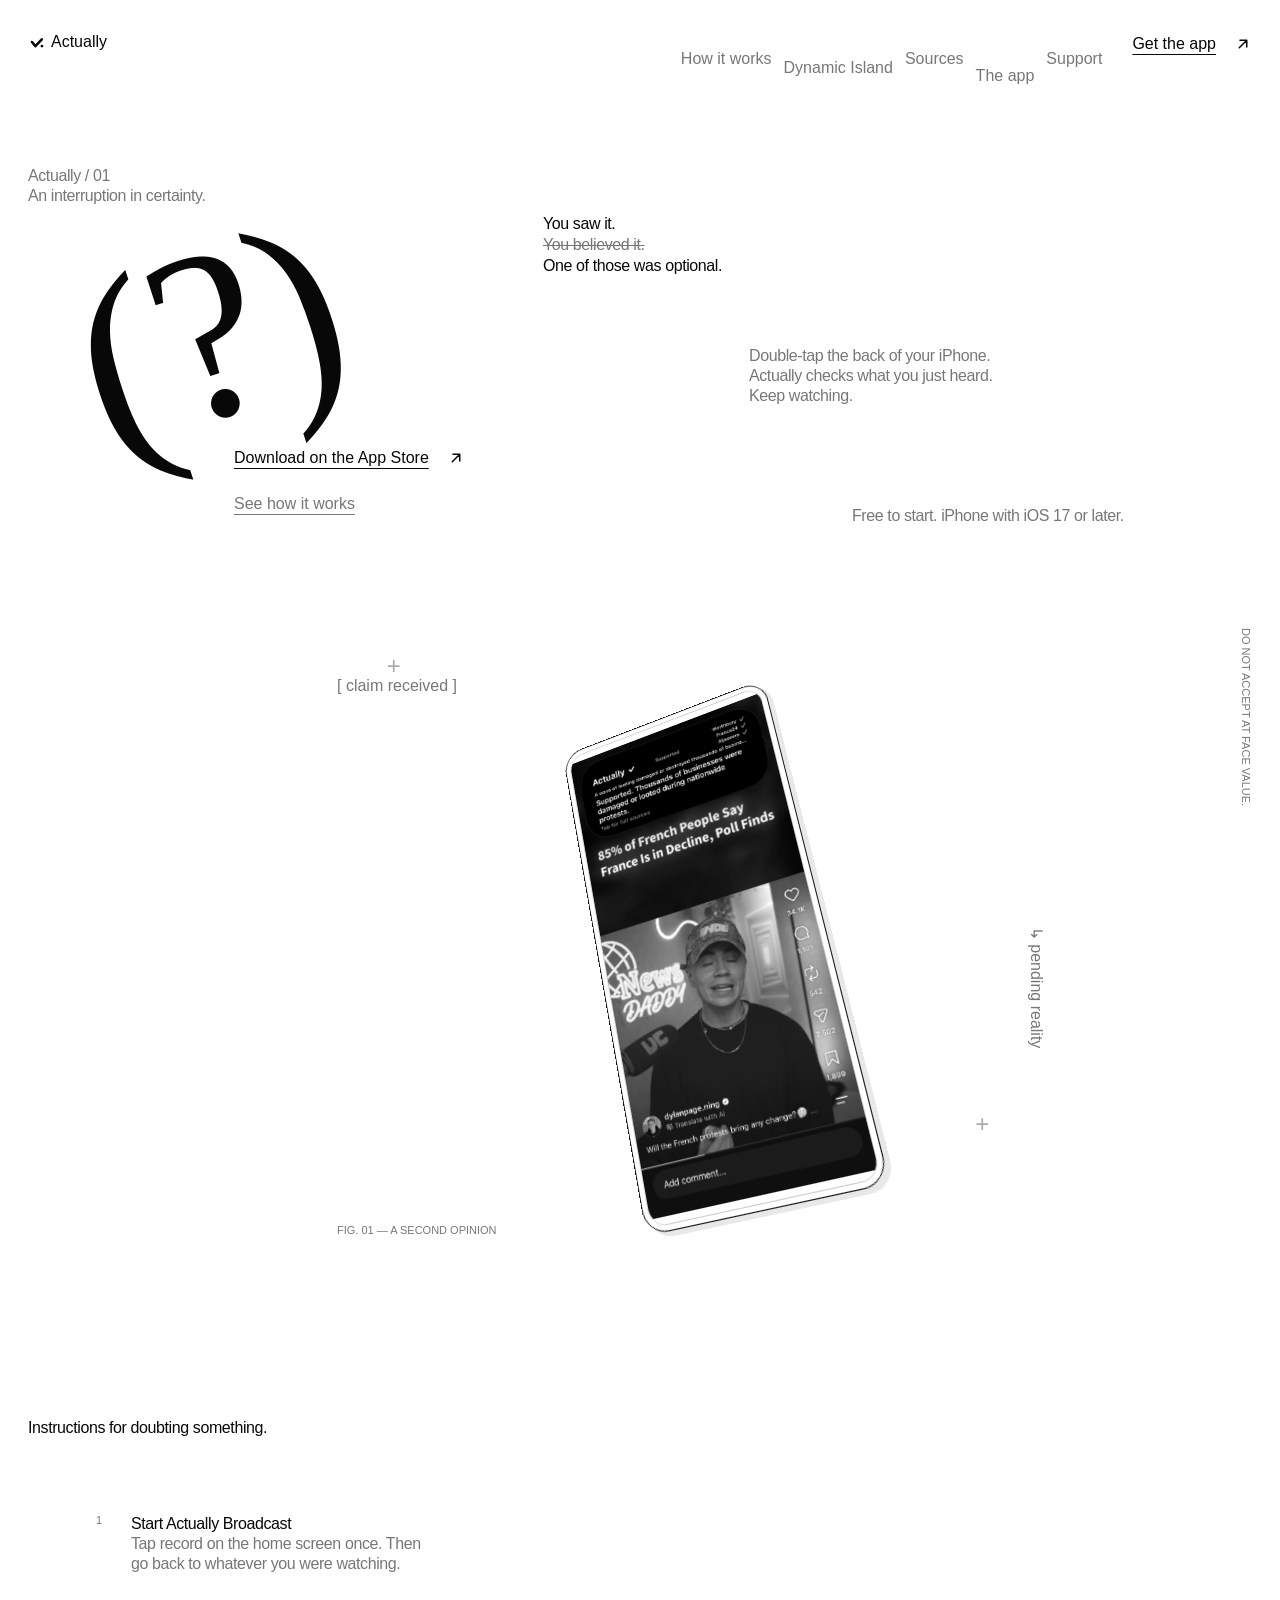
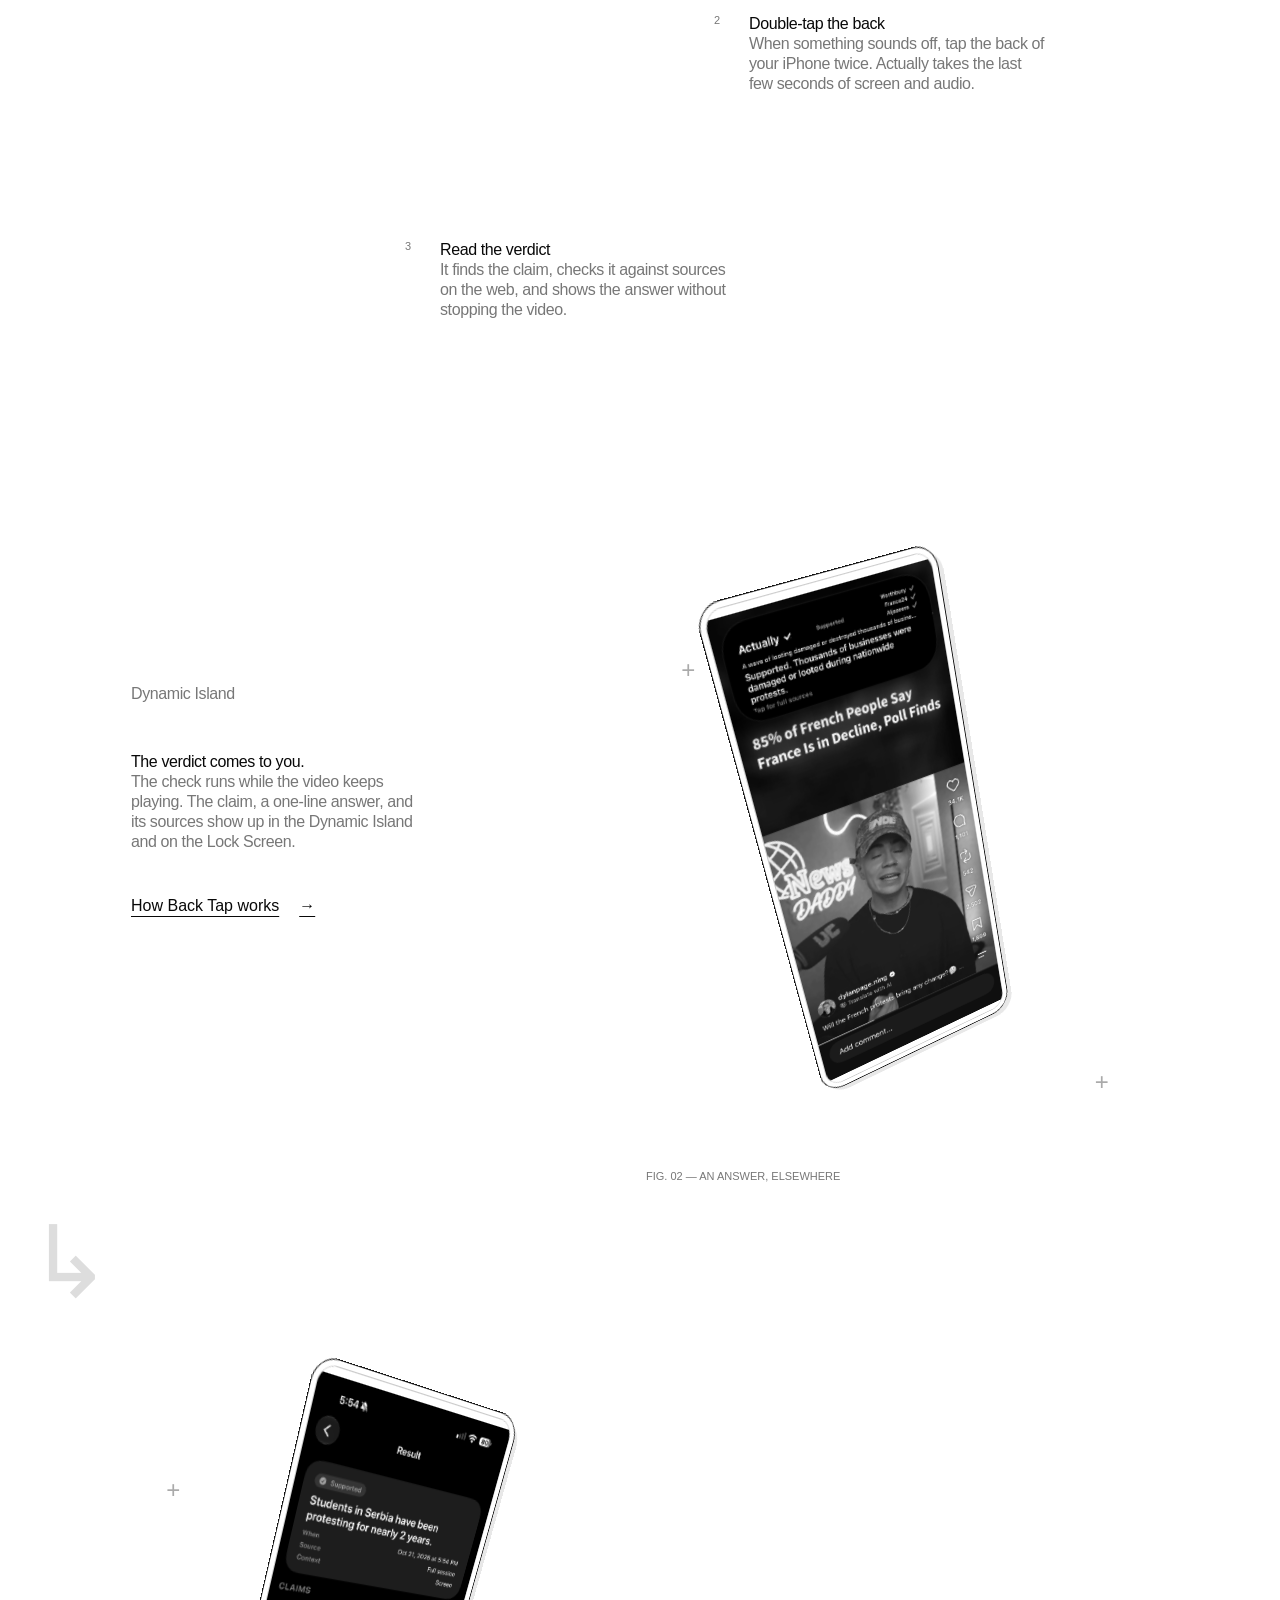
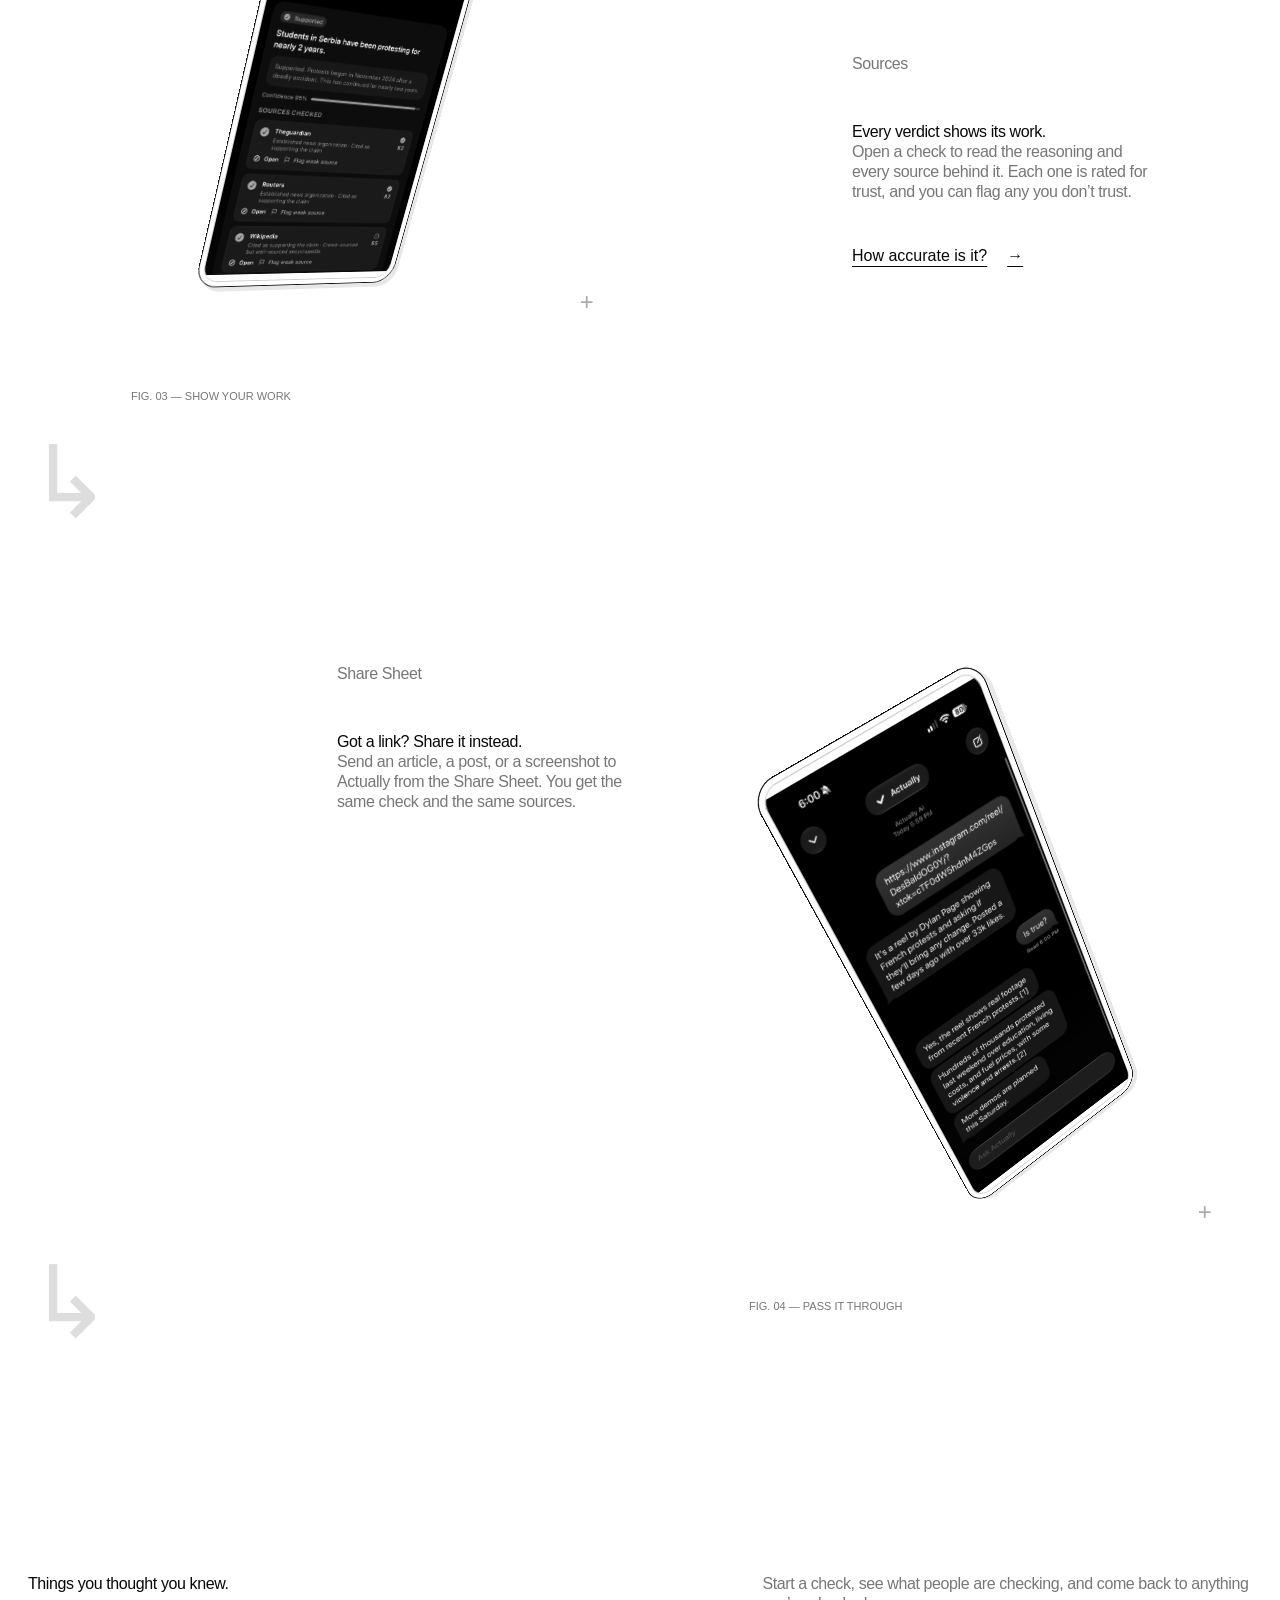
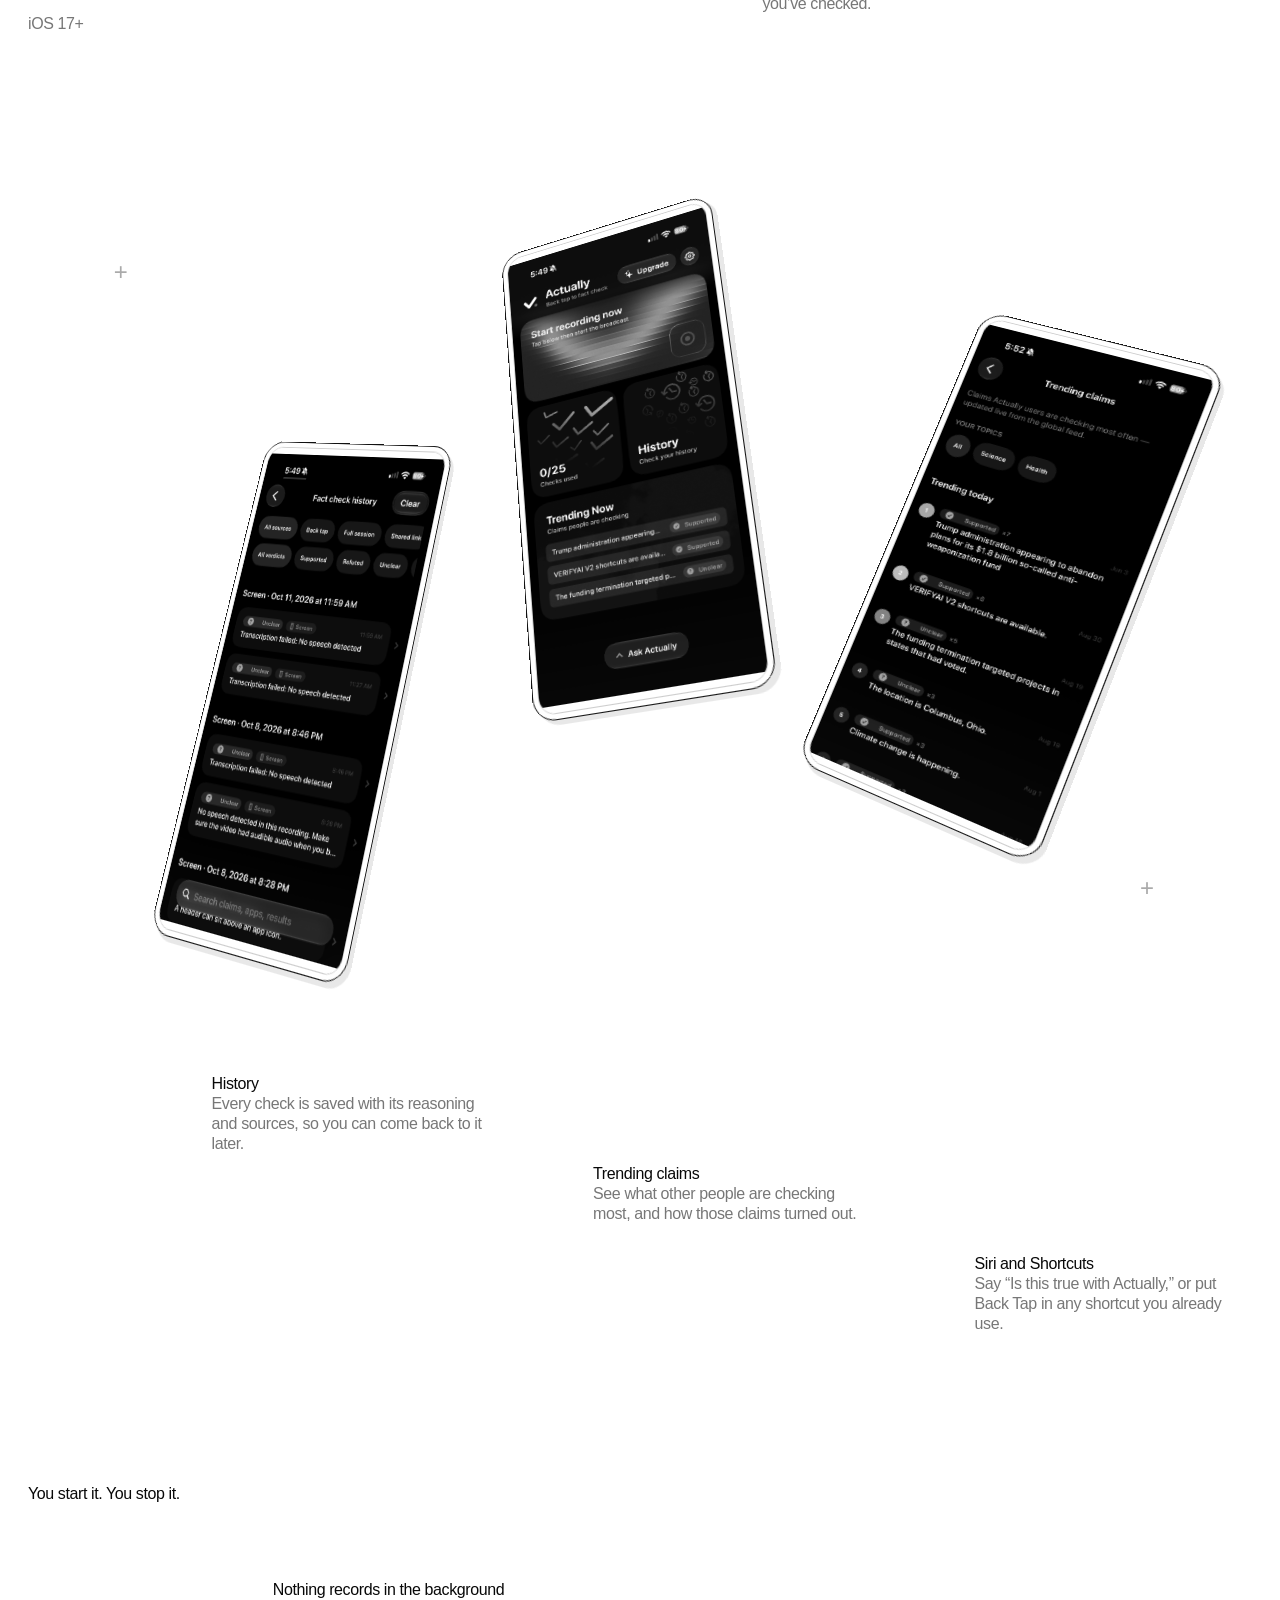
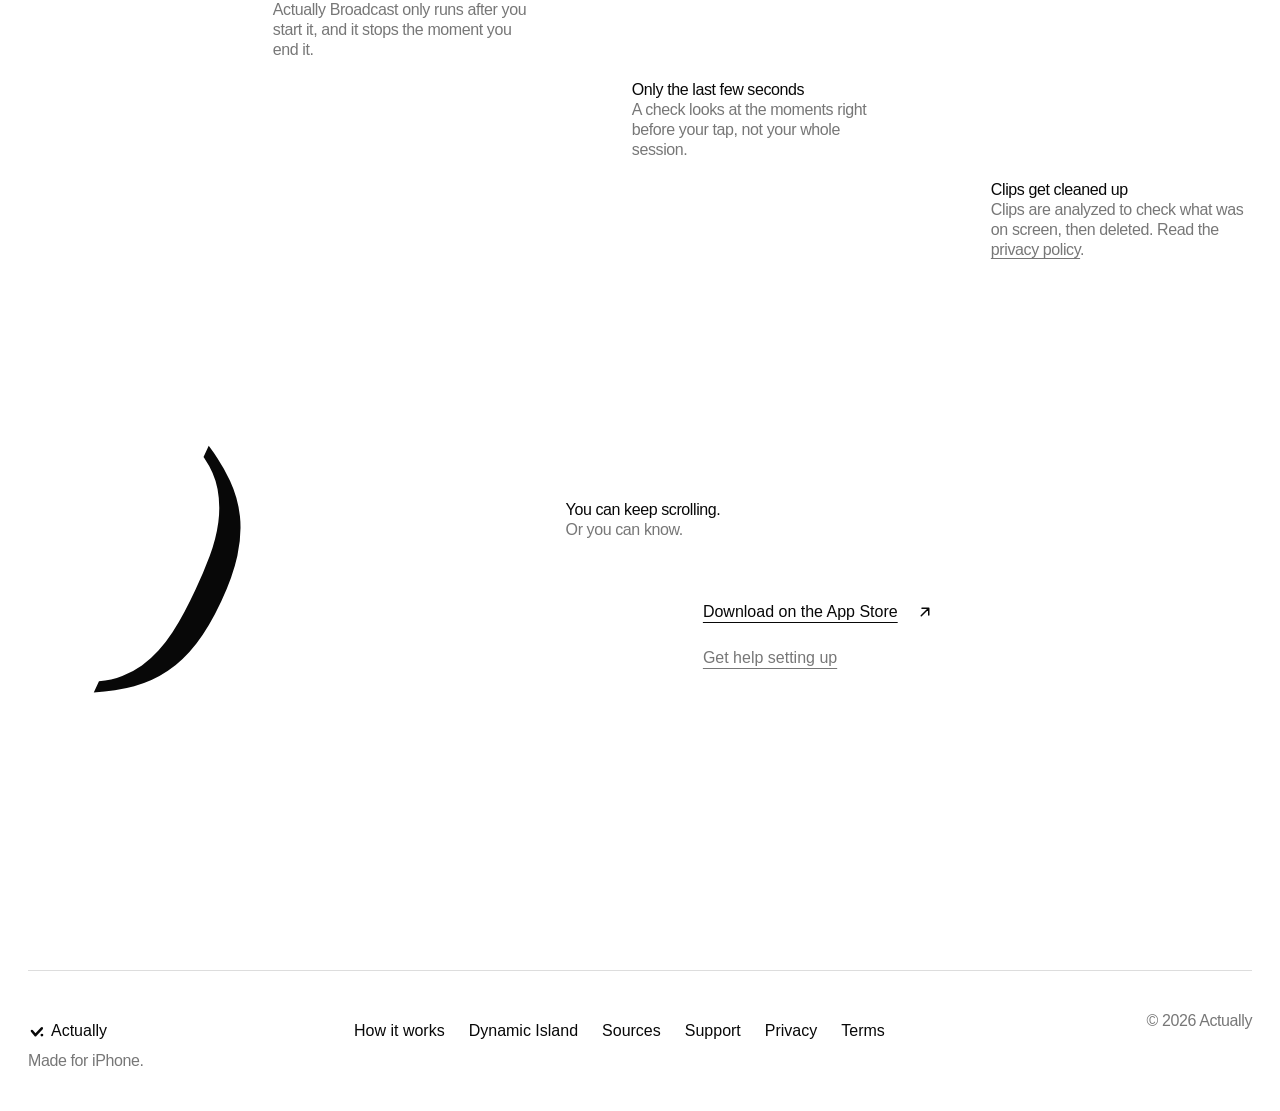
==== commit 2f5f66b5: "E" ====
--- a/index.html
+++ b/index.html
@@ -16,7 +16,6 @@
   <link rel="preconnect" href="https://fonts.gstatic.com" crossorigin />
   <link rel="stylesheet" href="https://fonts.googleapis.com/css2?family=Inter:wght@400;500;600&display=swap" />
   <link rel="stylesheet" href="playful.css" />
-  <link rel="stylesheet" href="dots.css" />
 </head>
 <body>
   <a class="skip-link" href="#main">Skip to content</a>
@@ -61,8 +60,7 @@
       </div>
       <p class="lead-note">Free to start. iPhone with iOS 17 or later.</p>
 
-      <!-- Drop the hero screenshot into assets/demos/hero-check.png. -->
-      <div class="demo-stage demo-stage-0" data-scroll-scene><span class="floating-sticker sticker-one" aria-hidden="true">[ claim received ]</span><span class="floating-sticker sticker-two" aria-hidden="true">↳ pending reality</span><span class="orbit orbit-one" aria-hidden="true"></span><span class="orbit orbit-two" aria-hidden="true"></span><div class="demo-device" data-tilt><div class="demo-screen"><div class="demo-fallback"><span class="demo-number">01</span><svg width="56" height="56" aria-hidden="true"><use href="#i-mark" /></svg><strong>The two-tap fact check</strong><span class="demo-placeholder-label">[ image not yet supplied ]</span><span class="demo-dots" aria-hidden="true">+&nbsp;&nbsp;&nbsp;&nbsp;&nbsp;&nbsp;&nbsp;&nbsp;&nbsp;+</span></div><img data-demo-image="assets/demos/hero-check.png" alt="Actually the two-tap fact check preview" hidden /></div></div><span class="stage-caption">FIG. 01 — A SECOND OPINION</span></div>
+      <div class="demo-stage demo-stage-0" data-scroll-scene><span class="floating-sticker sticker-one" aria-hidden="true">[ claim received ]</span><span class="floating-sticker sticker-two" aria-hidden="true">↳ pending reality</span><span class="orbit orbit-one" aria-hidden="true"></span><span class="orbit orbit-two" aria-hidden="true"></span><div class="demo-device" data-tilt><div class="demo-screen"><div class="demo-fallback"><span class="demo-number">01</span><svg width="56" height="56" aria-hidden="true"><use href="#i-mark" /></svg><strong>The two-tap fact check</strong><span class="demo-placeholder-label">[ image not yet supplied ]</span><span class="demo-dots" aria-hidden="true">+&nbsp;&nbsp;&nbsp;&nbsp;&nbsp;&nbsp;&nbsp;&nbsp;&nbsp;+</span></div><img data-demo-image="assets/dynamic.PNG" alt="Actually Dynamic Island fact-check preview" hidden /></div></div><span class="stage-caption">FIG. 01 — A SECOND OPINION</span></div>
     </section>
 
     <section id="how-it-works" class="section" aria-labelledby="how-title">
@@ -94,7 +92,7 @@
           <p>The check runs while the video keeps playing. The claim, a one-line answer, and its sources show up in the Dynamic Island and on the Lock Screen.</p>
           <a class="arrow-link" href="#how-it-works">How Back Tap works <span aria-hidden="true">→</span></a>
         </div>
-        <div class="demo-stage demo-stage-1" data-scroll-scene><div class="demo-device" data-tilt><div class="demo-screen"><div class="demo-fallback"><span class="demo-number">02</span><svg width="56" height="56" aria-hidden="true"><use href="#i-mark" /></svg><strong>A little island. A big answer.</strong><span class="demo-placeholder-label">[ image not yet supplied ]</span><span class="demo-dots" aria-hidden="true">+&nbsp;&nbsp;&nbsp;&nbsp;&nbsp;&nbsp;&nbsp;&nbsp;&nbsp;+</span></div><img data-demo-image="assets/demos/dynamic-island.png" alt="Actually a little island. a big answer. preview" hidden /></div></div><span class="stage-caption">FIG. 02 — AN ANSWER, ELSEWHERE</span></div>
+        <div class="demo-stage demo-stage-1" data-scroll-scene><div class="demo-device" data-tilt><div class="demo-screen"><div class="demo-fallback"><span class="demo-number">02</span><svg width="56" height="56" aria-hidden="true"><use href="#i-mark" /></svg><strong>A little island. A big answer.</strong><span class="demo-placeholder-label">[ image not yet supplied ]</span><span class="demo-dots" aria-hidden="true">+&nbsp;&nbsp;&nbsp;&nbsp;&nbsp;&nbsp;&nbsp;&nbsp;&nbsp;+</span></div><img data-demo-image="assets/dynamic.PNG" alt="Actually Dynamic Island verdict preview" hidden /></div></div><span class="stage-caption">FIG. 02 — AN ANSWER, ELSEWHERE</span></div>
       </article>
 
       <article id="sources" class="feature-panel">
@@ -104,7 +102,7 @@
           <p>Open a check to read the reasoning and every source behind it. Each one is rated for trust, and you can flag any you don’t trust.</p>
           <a class="arrow-link" href="/support">How accurate is it? <span aria-hidden="true">→</span></a>
         </div>
-        <div class="demo-stage demo-stage-2" data-scroll-scene><div class="demo-device" data-tilt><div class="demo-screen"><div class="demo-fallback"><span class="demo-number">03</span><svg width="56" height="56" aria-hidden="true"><use href="#i-mark" /></svg><strong>Receipts included.</strong><span class="demo-placeholder-label">[ image not yet supplied ]</span><span class="demo-dots" aria-hidden="true">+&nbsp;&nbsp;&nbsp;&nbsp;&nbsp;&nbsp;&nbsp;&nbsp;&nbsp;+</span></div><img data-demo-image="assets/demos/sources.png" alt="Actually receipts included. preview" hidden /></div></div><span class="stage-caption">FIG. 03 — SHOW YOUR WORK</span></div>
+        <div class="demo-stage demo-stage-2" data-scroll-scene><div class="demo-device" data-tilt><div class="demo-screen"><div class="demo-fallback"><span class="demo-number">03</span><svg width="56" height="56" aria-hidden="true"><use href="#i-mark" /></svg><strong>Receipts included.</strong><span class="demo-placeholder-label">[ image not yet supplied ]</span><span class="demo-dots" aria-hidden="true">+&nbsp;&nbsp;&nbsp;&nbsp;&nbsp;&nbsp;&nbsp;&nbsp;&nbsp;+</span></div><img data-demo-image="assets/Screenshot 2026-10-21 at 5.54.42 PM.png" alt="Actually sources and result preview" hidden /></div></div><span class="stage-caption">FIG. 03 — SHOW YOUR WORK</span></div>
       </article>
 
       <article id="share" class="feature-panel">
@@ -113,7 +111,7 @@
           <h3>Got a link? Share it instead.</h3>
           <p>Send an article, a post, or a screenshot to Actually from the Share Sheet. You get the same check and the same sources.</p>
         </div>
-        <div class="demo-stage demo-stage-3" data-scroll-scene><div class="demo-device" data-tilt><div class="demo-screen"><div class="demo-fallback"><span class="demo-number">04</span><svg width="56" height="56" aria-hidden="true"><use href="#i-mark" /></svg><strong>Share it. Check it.</strong><span class="demo-placeholder-label">[ image not yet supplied ]</span><span class="demo-dots" aria-hidden="true">+&nbsp;&nbsp;&nbsp;&nbsp;&nbsp;&nbsp;&nbsp;&nbsp;&nbsp;+</span></div><img data-demo-image="assets/demos/share-sheet.png" alt="Actually share it. check it. preview" hidden /></div></div><span class="stage-caption">FIG. 04 — PASS IT THROUGH</span></div>
+        <div class="demo-stage demo-stage-3" data-scroll-scene><div class="demo-device" data-tilt><div class="demo-screen"><div class="demo-fallback"><span class="demo-number">04</span><svg width="56" height="56" aria-hidden="true"><use href="#i-mark" /></svg><strong>Share it. Check it.</strong><span class="demo-placeholder-label">[ image not yet supplied ]</span><span class="demo-dots" aria-hidden="true">+&nbsp;&nbsp;&nbsp;&nbsp;&nbsp;&nbsp;&nbsp;&nbsp;&nbsp;+</span></div><img data-demo-image="assets/manual.png" alt="Actually manual shared-link chat preview" hidden /></div></div><span class="stage-caption">FIG. 04 — PASS IT THROUGH</span></div>
       </article>
     </section>
 
@@ -124,7 +122,7 @@
       </div>
 
       <div class="app-panel">
-        <div class="demo-stage demo-gallery" data-scroll-scene><div class="demo-device" data-tilt><div class="demo-screen"><div class="demo-fallback"><span class="demo-number">05</span><svg width="56" height="56" aria-hidden="true"><use href="#i-mark" /></svg><strong>Your rabbit-hole archive</strong><span class="demo-placeholder-label">[ image not yet supplied ]</span><span class="demo-dots" aria-hidden="true">+&nbsp;&nbsp;&nbsp;&nbsp;&nbsp;&nbsp;&nbsp;&nbsp;&nbsp;+</span></div><img data-demo-image="assets/demos/app-history.png" alt="Actually your rabbit-hole archive preview" hidden /></div></div><div class="demo-device" data-tilt><div class="demo-screen"><div class="demo-fallback"><span class="demo-number">06</span><svg width="56" height="56" aria-hidden="true"><use href="#i-mark" /></svg><strong>Meet your fact-check button</strong><span class="demo-placeholder-label">[ image not yet supplied ]</span><span class="demo-dots" aria-hidden="true">+&nbsp;&nbsp;&nbsp;&nbsp;&nbsp;&nbsp;&nbsp;&nbsp;&nbsp;+</span></div><img data-demo-image="assets/demos/app-home.png" alt="Actually meet your fact-check button preview" hidden /></div></div><div class="demo-device" data-tilt><div class="demo-screen"><div class="demo-fallback"><span class="demo-number">07</span><svg width="56" height="56" aria-hidden="true"><use href="#i-mark" /></svg><strong>What’s everyone checking?</strong><span class="demo-placeholder-label">[ image not yet supplied ]</span><span class="demo-dots" aria-hidden="true">+&nbsp;&nbsp;&nbsp;&nbsp;&nbsp;&nbsp;&nbsp;&nbsp;&nbsp;+</span></div><img data-demo-image="assets/demos/app-trending.png" alt="Actually what’s everyone checking? preview" hidden /></div></div></div>
+        <div class="demo-stage demo-gallery" data-scroll-scene><div class="demo-device" data-tilt><div class="demo-screen"><div class="demo-fallback"><span class="demo-number">05</span><svg width="56" height="56" aria-hidden="true"><use href="#i-mark" /></svg><strong>Your rabbit-hole archive</strong><span class="demo-placeholder-label">[ image not yet supplied ]</span><span class="demo-dots" aria-hidden="true">+&nbsp;&nbsp;&nbsp;&nbsp;&nbsp;&nbsp;&nbsp;&nbsp;&nbsp;+</span></div><img data-demo-image="assets/Screenshot 2026-10-21 at 5.49.40 PM.png" alt="Actually fact-check history preview" hidden /></div></div><div class="demo-device" data-tilt><div class="demo-screen"><div class="demo-fallback"><span class="demo-number">06</span><svg width="56" height="56" aria-hidden="true"><use href="#i-mark" /></svg><strong>Meet your fact-check button</strong><span class="demo-placeholder-label">[ image not yet supplied ]</span><span class="demo-dots" aria-hidden="true">+&nbsp;&nbsp;&nbsp;&nbsp;&nbsp;&nbsp;&nbsp;&nbsp;&nbsp;+</span></div><img data-demo-image="assets/IMG_5994.PNG" alt="Actually home screen preview" hidden /></div></div><div class="demo-device" data-tilt><div class="demo-screen"><div class="demo-fallback"><span class="demo-number">07</span><svg width="56" height="56" aria-hidden="true"><use href="#i-mark" /></svg><strong>What’s everyone checking?</strong><span class="demo-placeholder-label">[ image not yet supplied ]</span><span class="demo-dots" aria-hidden="true">+&nbsp;&nbsp;&nbsp;&nbsp;&nbsp;&nbsp;&nbsp;&nbsp;&nbsp;+</span></div><img data-demo-image="assets/Screenshot 2026-10-21 at 5.52.00 PM.png" alt="Actually trending claims preview" hidden /></div></div></div>
 
         <ul class="app-feature-list">
           <li>
